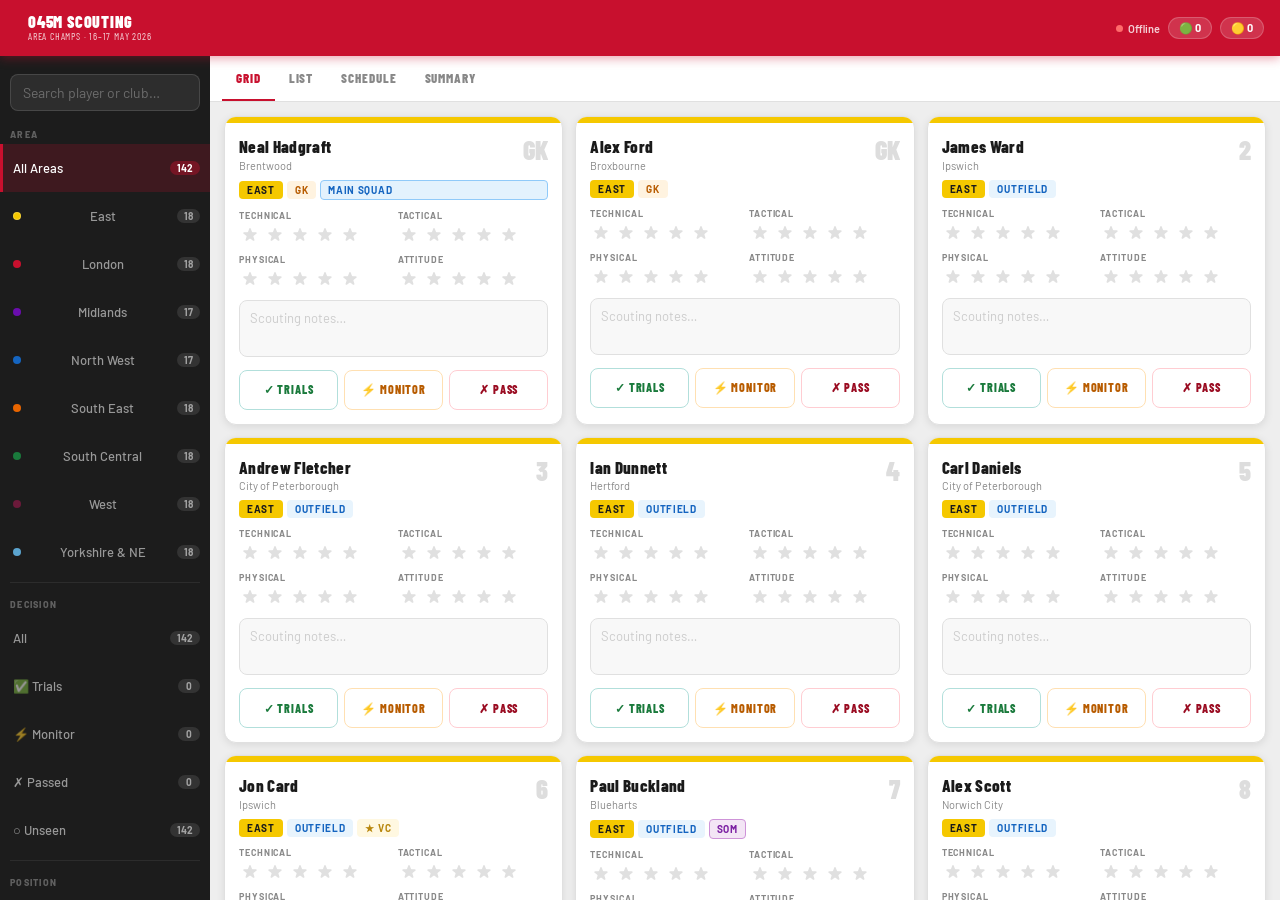
==== index.html @ 92a19c80 "Add files via upload" ====
<!DOCTYPE html>
<html lang="en">
<head>
<meta charset="UTF-8">
<meta name="viewport" content="width=device-width, initial-scale=1.0, user-scalable=no">
<meta name="apple-mobile-web-app-capable" content="yes">
<meta name="apple-mobile-web-app-status-bar-style" content="black-translucent">
<title>England Hockey — O45M Scouting 2026</title>
<style>
@import url('https://fonts.googleapis.com/css2?family=Barlow+Condensed:wght@400;600;700;800;900&family=Barlow:wght@300;400;500;600&display=swap');
:root{
  --red:#C8102E;--red-dark:#9a0c22;--red-bg:rgba(200,16,46,0.08);
  --white:#fff;--off:#f5f5f5;--light:#eeeeee;--border:#e0e0e0;
  --muted:#888;--dark:#1a1a1a;--sidebar:#1c1c1c;
  --green:#1a7a3c;--green-bg:rgba(26,122,60,0.1);
  --amber:#b85c00;--amber-bg:rgba(184,92,0,0.1);
  --reject:#9a0c22;--reject-bg:rgba(154,12,34,0.08);
  --shadow:0 2px 8px rgba(0,0,0,0.09);--shadow-lg:0 6px 20px rgba(0,0,0,0.14);
  --sidebar-w:210px;
  --touch:48px; /* minimum touch target */
}
*{box-sizing:border-box;margin:0;padding:0;-webkit-tap-highlight-color:transparent;}
html,body{height:100%;overflow:hidden;}
body{font-family:'Barlow',sans-serif;background:var(--light);color:var(--dark);}

/* ── SYNC STATUS BAR ── */
#syncBar{
  position:fixed;top:0;left:0;right:0;
  height:3px;background:transparent;z-index:1000;
  transition:background 0.3s;
}
#syncBar.syncing{background:var(--amber);}
#syncBar.synced{background:var(--green);}
#syncBar.error{background:var(--red);}

/* ── HEADER ── */
header{
  background:var(--red);height:56px;
  display:flex;align-items:center;padding:0 16px;gap:12px;
  position:fixed;top:0;left:0;right:0;z-index:300;
  box-shadow:0 2px 10px rgba(200,16,46,0.4);
}
.logo-img{height:38px;width:auto;filter:brightness(0) invert(1);flex-shrink:0;}
.hdr-title{font-family:'Barlow Condensed',sans-serif;font-weight:900;font-size:16px;letter-spacing:0.05em;text-transform:uppercase;color:white;line-height:1.15;}
.hdr-title small{font-size:10px;font-weight:400;letter-spacing:0.08em;display:block;opacity:0.8;}
.hdr-right{margin-left:auto;display:flex;align-items:center;gap:8px;}
.stat-chip{background:rgba(255,255,255,0.15);border:1px solid rgba(255,255,255,0.2);border-radius:16px;padding:3px 10px;font-size:11px;font-weight:700;color:white;white-space:nowrap;}
.sync-indicator{display:flex;align-items:center;gap:5px;font-size:11px;color:rgba(255,255,255,0.8);font-weight:600;}
.sync-dot{width:7px;height:7px;border-radius:50%;background:rgba(255,255,255,0.4);transition:background 0.3s;}
.sync-dot.live{background:#4cff91;box-shadow:0 0 6px #4cff91;}
.sync-dot.syncing{background:var(--amber);animation:pulse 1s infinite;}
.sync-dot.error{background:#ff6b6b;}
@keyframes pulse{0%,100%{opacity:1;}50%{opacity:0.4;}}

/* Sidebar toggle button (mobile/iPad) */
.menu-btn{
  background:rgba(255,255,255,0.15);border:none;
  border-radius:8px;width:36px;height:36px;
  display:flex;align-items:center;justify-content:center;
  cursor:pointer;flex-shrink:0;
}
.menu-btn svg{width:18px;height:18px;fill:white;}

/* ── LAYOUT ── */
.app{
  display:flex;
  height:100dvh;
  padding-top:56px;
}

/* ── SIDEBAR ── */
.sidebar{
  width:var(--sidebar-w);min-width:var(--sidebar-w);
  background:var(--sidebar);
  overflow-y:auto;overflow-x:hidden;
  padding:10px 0 30px;
  position:fixed;left:0;top:56px;bottom:0;
  z-index:200;
  transform:translateX(-100%);
  transition:transform 0.25s ease;
  -webkit-overflow-scrolling:touch;
}
.sidebar.open{transform:translateX(0);}
/* iPad landscape — always show sidebar */
@media (min-width:900px){
  .sidebar{transform:translateX(0);position:relative;top:auto;bottom:auto;flex-shrink:0;}
  .menu-btn{display:none;}
  .sidebar-overlay{display:none!important;}
}
.sidebar-overlay{
  display:none;position:fixed;inset:0;background:rgba(0,0,0,0.4);z-index:199;
}
.sidebar-overlay.show{display:block;}

.sb-search{padding:8px 10px 8px;}
.sb-input{
  width:100%;background:rgba(255,255,255,0.08);
  border:1px solid rgba(255,255,255,0.12);border-radius:8px;
  padding:9px 12px;color:white;font-size:14px;
  font-family:'Barlow',sans-serif;outline:none;
  -webkit-appearance:none;
}
.sb-input::placeholder{color:rgba(255,255,255,0.3);}
.sb-input:focus{border-color:var(--red);}
.sb-label{font-size:9px;font-weight:800;letter-spacing:0.14em;text-transform:uppercase;color:rgba(255,255,255,0.3);padding:10px 10px 4px;display:block;}
.sb-btn{
  display:flex;justify-content:space-between;align-items:center;
  width:100%;min-height:var(--touch);padding:0 10px;
  background:transparent;border:none;
  color:rgba(255,255,255,0.55);font-size:13px;font-weight:500;
  font-family:'Barlow',sans-serif;text-align:left;cursor:pointer;
  border-left:3px solid transparent;transition:all 0.12s;
}
.sb-btn:hover,.sb-btn:active{color:white;background:rgba(255,255,255,0.06);}
.sb-btn.active{color:white;background:rgba(200,16,46,0.2);border-left-color:var(--red);}
.sb-count{font-size:10px;font-weight:700;background:rgba(255,255,255,0.1);border-radius:10px;padding:1px 7px;min-width:22px;text-align:center;}
.sb-btn.active .sb-count{background:rgba(200,16,46,0.4);}
.area-dot{width:8px;height:8px;border-radius:50%;display:inline-block;margin-right:7px;flex-shrink:0;}
.sb-div{height:1px;background:rgba(255,255,255,0.07);margin:6px 10px;}
.sq-legend{padding:4px 10px 8px;display:flex;flex-direction:column;gap:5px;}
.sq-leg-row{display:flex;align-items:center;gap:7px;font-size:11px;color:rgba(255,255,255,0.4);}
.sq-dot{width:8px;height:8px;border-radius:2px;flex-shrink:0;}

/* ── MAIN ── */
.main{
  flex:1;display:flex;flex-direction:column;
  min-width:0;overflow:hidden;
  margin-left:0;
}
@media(min-width:900px){.main{margin-left:0;}}

.view-nav{
  background:white;border-bottom:1px solid var(--border);
  display:flex;overflow-x:auto;-webkit-overflow-scrolling:touch;
  padding:0 12px;position:sticky;top:0;z-index:100;
  scrollbar-width:none;
}
.view-nav::-webkit-scrollbar{display:none;}
.view-tab{
  background:transparent;border:none;
  border-bottom:3px solid transparent;
  padding:0 14px;height:46px;
  font-family:'Barlow Condensed',sans-serif;
  font-size:13px;font-weight:800;letter-spacing:0.07em;
  text-transform:uppercase;color:var(--muted);
  cursor:pointer;white-space:nowrap;flex-shrink:0;
  margin-bottom:-1px;transition:color 0.15s;
}
.view-tab.active{color:var(--red);border-bottom-color:var(--red);}

.view-content{flex:1;overflow-y:auto;overflow-x:hidden;padding:14px;-webkit-overflow-scrolling:touch;}

/* ── GRID ── */
#gridView{display:grid;grid-template-columns:repeat(auto-fill,minmax(280px,1fr));gap:12px;}
@media(max-width:600px){#gridView{grid-template-columns:1fr;}}
#listView{display:none;flex-direction:column;gap:4px;}
#scheduleView{display:none;}
#summaryView{display:none;}

/* ── PLAYER CARD ── */
.player-card{background:white;border-radius:12px;border:1px solid var(--border);overflow:hidden;box-shadow:var(--shadow);transition:box-shadow 0.2s;}
.card-strip{height:6px;}
.card-body{padding:14px 14px 12px;}
.card-top{display:flex;justify-content:space-between;align-items:flex-start;margin-bottom:8px;}
.card-name{font-family:'Barlow Condensed',sans-serif;font-weight:800;font-size:17px;letter-spacing:0.02em;color:var(--dark);line-height:1.15;}
.card-club{font-size:11px;color:var(--muted);margin-top:2px;}
.card-num{font-family:'Barlow Condensed',sans-serif;font-weight:900;font-size:26px;color:#ddd;line-height:1;flex-shrink:0;}
.card-tags{display:flex;flex-wrap:wrap;gap:4px;margin-bottom:10px;align-items:center;}
.tag{display:inline-flex;align-items:center;padding:3px 8px;border-radius:4px;font-size:10px;font-weight:700;letter-spacing:0.07em;text-transform:uppercase;}
.tag-area{color:white;}
.tag-area.light{color:#1a1a1a;}
.tag-gk{background:#fff3e0;color:#b85c00;}
.tag-out{background:#e8f4fd;color:#1565c0;}
.tag-cap{background:#fff8e1;color:#b8860b;}
.sq-badge{padding:3px 7px;border-radius:4px;font-size:10px;font-weight:700;letter-spacing:0.07em;text-transform:uppercase;}
.sq-badge.main{background:#e3f2fd;color:#1565c0;border:1px solid #90caf9;}
.sq-badge.main-ntr{background:#f3f8ff;color:#5c8bcc;border:1px solid #c5d9f5;}
.sq-badge.som{background:#f3e5f5;color:#7b1fa2;border:1px solid #ce93d8;}
.sq-badge.som-ntr{background:#faf0fc;color:#9c5ab8;border:1px solid #e2c0ef;}

/* Ratings — larger touch targets on iPad */
.ratings-grid{display:grid;grid-template-columns:1fr 1fr;gap:8px;margin-bottom:10px;}
.rating-item label{display:block;font-size:9px;font-weight:700;letter-spacing:0.1em;text-transform:uppercase;color:var(--muted);margin-bottom:3px;}
.stars{display:flex;gap:3px;}
.star{width:22px;height:22px;cursor:pointer;flex-shrink:0;padding:2px;}
.star svg{width:100%;height:100%;display:block;}

.notes-field{
  width:100%;background:#f8f8f8;border:1px solid var(--border);
  border-radius:8px;padding:8px 10px;
  font-family:'Barlow',sans-serif;font-size:13px;line-height:1.5;
  color:var(--dark);resize:none;outline:none;min-height:56px;
  -webkit-appearance:none;transition:border-color 0.15s;
}
.notes-field:focus{border-color:var(--red);background:white;}
.notes-field::placeholder{color:#ccc;}

.dec-row{display:flex;gap:6px;margin-top:10px;}
.dec-btn{
  flex:1;min-height:40px;padding:0 4px;
  border-radius:8px;border:1.5px solid;
  font-family:'Barlow Condensed',sans-serif;
  font-size:12px;font-weight:800;letter-spacing:0.07em;
  text-transform:uppercase;cursor:pointer;
  background:transparent;transition:all 0.15s;
}
.dec-btn.recommend{border-color:#b2dfdb;color:var(--green);}
.dec-btn.recommend.active,.dec-btn.recommend:active{background:var(--green);border-color:var(--green);color:white;}
.dec-btn.monitor{border-color:#ffe0b2;color:var(--amber);}
.dec-btn.monitor.active,.dec-btn.monitor:active{background:var(--amber);border-color:var(--amber);color:white;}
.dec-btn.reject{border-color:#ffcdd2;color:var(--reject);}
.dec-btn.reject.active,.dec-btn.reject:active{background:var(--reject);border-color:var(--reject);color:white;}

/* Syncing spinner on card */
.card-sync{height:2px;background:transparent;transition:background 0.3s;border-radius:0 0 2px 2px;}
.card-sync.saving{background:var(--amber);}
.card-sync.saved{background:var(--green);}

/* ── LIST VIEW ── */
.list-hdr,.list-row{
  display:grid;
  grid-template-columns:36px 1fr 90px 50px 100px 130px;
  gap:8px;align-items:center;padding:10px 12px;border-radius:8px;
}
@media(max-width:700px){
  .list-hdr,.list-row{grid-template-columns:30px 1fr 70px 100px;}
  .list-hide{display:none;}
}
.list-hdr{background:white;border:1px solid var(--border);font-size:9px;font-weight:800;letter-spacing:0.1em;text-transform:uppercase;color:var(--muted);position:sticky;top:0;z-index:10;}
.list-row{background:white;border:1px solid var(--border);border-left:4px solid var(--lc,var(--border));transition:border-color 0.12s;}
.list-row.recommended{border-left-color:var(--green)!important;}
.list-row.monitor{border-left-color:var(--amber)!important;}
.list-row.not-selected{border-left-color:var(--reject)!important;}
.list-name{font-family:'Barlow Condensed',sans-serif;font-weight:800;font-size:14px;}
.mini-stars{display:flex;gap:1px;font-size:13px;}
.ldec-row{display:flex;gap:3px;}
.ldec{min-height:32px;padding:0 7px;border-radius:5px;border:1px solid;font-size:10px;font-weight:700;font-family:'Barlow Condensed',sans-serif;letter-spacing:0.06em;text-transform:uppercase;cursor:pointer;background:transparent;transition:all 0.12s;}
.ldec.recommend{border-color:#b2dfdb;color:var(--green);}
.ldec.recommend.active{background:var(--green);border-color:var(--green);color:white;}
.ldec.monitor{border-color:#ffe0b2;color:var(--amber);}
.ldec.monitor.active{background:var(--amber);border-color:var(--amber);color:white;}
.ldec.reject{border-color:#ffcdd2;color:var(--reject);}
.ldec.reject.active{background:var(--reject);border-color:var(--reject);color:white;}

/* ── SCHEDULE ── */
.sched-day{margin-bottom:24px;}
.sched-hdr{font-family:'Barlow Condensed',sans-serif;font-size:20px;font-weight:900;letter-spacing:0.05em;text-transform:uppercase;color:var(--red);margin-bottom:10px;padding-bottom:7px;border-bottom:3px solid var(--red);display:flex;align-items:center;gap:12px;}
.sched-hdr span{font-size:12px;font-weight:400;color:var(--muted);text-transform:none;letter-spacing:0;}
.sched-grid{display:grid;grid-template-columns:1fr 1fr;gap:8px;}
@media(max-width:600px){.sched-grid{grid-template-columns:1fr;}}
.pitch-lbl{font-size:9px;font-weight:800;letter-spacing:0.12em;text-transform:uppercase;color:var(--muted);padding:4px 10px;background:var(--light);border-radius:4px;text-align:center;}
.fixture{background:white;border:1px solid var(--border);border-radius:10px;padding:10px 12px;display:flex;align-items:center;gap:10px;cursor:pointer;box-shadow:var(--shadow);transition:all 0.15s;min-height:var(--touch);}
.fixture.active-game{border-color:var(--red);background:#fff5f5;}
.fix-time{font-family:'Barlow Condensed',sans-serif;font-weight:800;font-size:15px;color:var(--red);min-width:40px;}
.fix-teams{flex:1;min-width:0;}
.fix-match{display:flex;align-items:center;gap:8px;flex-wrap:wrap;}
.fix-team{font-family:'Barlow Condensed',sans-serif;font-weight:800;font-size:13px;display:flex;align-items:center;gap:5px;}
.fix-vs{font-size:10px;font-weight:700;color:var(--muted);}
.kit-sw{width:12px;height:12px;border-radius:2px;border:1px solid rgba(0,0,0,0.1);flex-shrink:0;}
.fix-pitch{font-size:9px;color:var(--muted);font-weight:600;letter-spacing:0.07em;text-transform:uppercase;margin-top:2px;}
.fix-btn{font-family:'Barlow Condensed',sans-serif;font-size:11px;font-weight:800;letter-spacing:0.07em;text-transform:uppercase;min-height:36px;padding:0 12px;border-radius:6px;border:1.5px solid var(--red);color:var(--red);background:transparent;cursor:pointer;transition:all 0.15s;white-space:nowrap;flex-shrink:0;}
.fix-btn.active-btn,.fixture.active-game .fix-btn{background:var(--red);color:white;}
.fix-banner{background:var(--red);color:white;padding:10px 14px;display:flex;align-items:center;gap:10px;border-radius:10px;margin-bottom:14px;font-family:'Barlow Condensed',sans-serif;font-size:13px;font-weight:700;flex-wrap:wrap;gap:8px;}
.fix-clear{background:rgba(255,255,255,0.2);border:none;color:white;border-radius:5px;padding:5px 12px;cursor:pointer;font-family:'Barlow Condensed',sans-serif;font-size:12px;font-weight:700;min-height:32px;}

/* ── SUMMARY ── */
.sum-stats{display:grid;grid-template-columns:repeat(4,1fr);gap:10px;margin-bottom:18px;}
@media(max-width:600px){.sum-stats{grid-template-columns:repeat(2,1fr);}}
.sum-stat{background:white;border:1px solid var(--border);border-radius:10px;padding:16px;text-align:center;box-shadow:var(--shadow);}
.sum-num{font-family:'Barlow Condensed',sans-serif;font-size:40px;font-weight:900;line-height:1;margin-bottom:4px;}
.sum-lbl{font-size:10px;font-weight:700;letter-spacing:0.1em;text-transform:uppercase;color:var(--muted);}
.sum-stat.rec .sum-num{color:var(--green);}
.sum-stat.mon .sum-num{color:var(--amber);}
.sum-stat.rej .sum-num{color:var(--reject);}
.sum-stat.tot .sum-num{color:var(--red);}
.sum-sec-hdr{font-family:'Barlow Condensed',sans-serif;font-size:15px;font-weight:900;letter-spacing:0.06em;text-transform:uppercase;display:flex;align-items:center;gap:10px;margin:18px 0 9px;color:var(--dark);}
.sum-sec-hdr::after{content:'';flex:1;height:2px;background:var(--border);}
.sum-sec-hdr.rh::after{background:var(--green);}
.sum-sec-hdr.mh::after{background:var(--amber);}
.sum-rows{display:flex;flex-direction:column;gap:5px;}
.sum-row{background:white;border:1px solid var(--border);border-radius:8px;padding:10px 12px;display:grid;grid-template-columns:170px 110px 50px 50px 1fr;gap:10px;align-items:center;box-shadow:var(--shadow);}
@media(max-width:700px){.sum-row{grid-template-columns:1fr 80px 40px;}.sum-hide{display:none;}}
.sum-row.rec{border-left:4px solid var(--green);}
.sum-row.mon{border-left:4px solid var(--amber);}
.sum-row-name{font-family:'Barlow Condensed',sans-serif;font-weight:800;font-size:13px;}
.sum-score{font-family:'Barlow Condensed',sans-serif;font-weight:900;font-size:18px;}
.sum-score.hi{color:var(--green);}
.sum-score.mid{color:var(--amber);}
.sum-notes{font-size:11px;color:var(--muted);font-style:italic;white-space:nowrap;overflow:hidden;text-overflow:ellipsis;}
.export-btn{background:var(--red);color:white;border:none;border-radius:8px;padding:12px 28px;font-family:'Barlow Condensed',sans-serif;font-size:13px;font-weight:900;letter-spacing:0.08em;text-transform:uppercase;cursor:pointer;margin-top:18px;min-height:var(--touch);}

/* Empty */
.empty{text-align:center;padding:50px 20px;color:var(--muted);}
.empty h3{font-family:'Barlow Condensed',sans-serif;font-size:20px;color:var(--dark);margin-bottom:6px;}

/* Scrollbar */
::-webkit-scrollbar{width:4px;height:4px;}
::-webkit-scrollbar-thumb{background:rgba(200,16,46,0.25);border-radius:2px;}

/* Loading overlay */
#loadingOverlay{
  position:fixed;inset:0;background:var(--red);
  display:flex;flex-direction:column;align-items:center;justify-content:center;
  z-index:9999;transition:opacity 0.4s;
}
#loadingOverlay img{height:80px;filter:brightness(0) invert(1);margin-bottom:20px;}
#loadingOverlay p{color:white;font-family:'Barlow Condensed',sans-serif;font-size:18px;font-weight:700;letter-spacing:0.1em;text-transform:uppercase;opacity:0.9;}
#loadingOverlay .spin{width:28px;height:28px;border:3px solid rgba(255,255,255,0.3);border-top-color:white;border-radius:50%;animation:spin 0.8s linear infinite;margin-top:16px;}
@keyframes spin{to{transform:rotate(360deg);}}
</style>
</head>
<body>

<div id="syncBar"></div>

<!-- Loading screen -->
<div id="loadingOverlay">
  <img src="/mnt/user-data/uploads/England_Masters_Logo.png" alt="England Hockey Masters">
  <p>Loading Scouting System</p>
  <div class="spin"></div>
</div>

<header>
  <button class="menu-btn" onclick="toggleSidebar()" aria-label="Menu">
    <svg viewBox="0 0 24 24"><rect y="4" width="24" height="2" rx="1"/><rect y="11" width="24" height="2" rx="1"/><rect y="18" width="24" height="2" rx="1"/></svg>
  </button>
  <img class="logo-img" src="/mnt/user-data/uploads/England_Masters_Logo.png" alt="">
  <div>
    <div class="hdr-title">O45M Scouting<small>Area Champs · 16–17 May 2026</small></div>
  </div>
  <div class="hdr-right">
    <div class="sync-indicator">
      <div class="sync-dot" id="syncDot"></div>
      <span id="syncLabel">Connecting…</span>
    </div>
    <div class="stat-chip">🟢 <span id="recCount">0</span></div>
    <div class="stat-chip">🟡 <span id="monCount">0</span></div>
  </div>
</header>

<div class="sidebar-overlay" id="sidebarOverlay" onclick="toggleSidebar()"></div>

<div class="app">
  <div class="sidebar" id="sidebar">
    <div class="sb-search"><input class="sb-input" type="search" id="searchInput" placeholder="Search player or club…" autocorrect="off" autocapitalize="off"></div>

    <span class="sb-label">Area</span>
    <button class="sb-btn active" data-area="ALL" onclick="setArea('ALL')">All Areas <span class="sb-count" id="cnt-ALL">142</span></button>
    <button class="sb-btn" data-area="East" onclick="setArea('East')"><span class="area-dot" style="background:#f5c800;border:1px solid rgba(255,255,255,0.2)"></span>East <span class="sb-count">18</span></button>
    <button class="sb-btn" data-area="London" onclick="setArea('London')"><span class="area-dot" style="background:#C8102E"></span>London <span class="sb-count">18</span></button>
    <button class="sb-btn" data-area="Midlands" onclick="setArea('Midlands')"><span class="area-dot" style="background:#6a0dad"></span>Midlands <span class="sb-count">17</span></button>
    <button class="sb-btn" data-area="North West" onclick="setArea('North West')"><span class="area-dot" style="background:#1565c0"></span>North West <span class="sb-count">17</span></button>
    <button class="sb-btn" data-area="South East" onclick="setArea('South East')"><span class="area-dot" style="background:#e86500"></span>South East <span class="sb-count">18</span></button>
    <button class="sb-btn" data-area="South Central" onclick="setArea('South Central')"><span class="area-dot" style="background:#1a7a3c"></span>South Central <span class="sb-count">18</span></button>
    <button class="sb-btn" data-area="West" onclick="setArea('West')"><span class="area-dot" style="background:#6b1a3a"></span>West <span class="sb-count">18</span></button>
    <button class="sb-btn" data-area="Yorkshire & NE" onclick="setArea('Yorkshire & NE')"><span class="area-dot" style="background:#5ba4cf"></span>Yorkshire & NE <span class="sb-count">18</span></button>

    <div class="sb-div"></div>
    <span class="sb-label">Decision</span>
    <button class="sb-btn" data-dec="ALL_D" onclick="setDecFilter('ALL_D')">All <span class="sb-count" id="cnt-ALLD">142</span></button>
    <button class="sb-btn" data-dec="recommended" onclick="setDecFilter('recommended')">✅ Trials <span class="sb-count" id="cnt-REC">0</span></button>
    <button class="sb-btn" data-dec="monitor" onclick="setDecFilter('monitor')">⚡ Monitor <span class="sb-count" id="cnt-MON">0</span></button>
    <button class="sb-btn" data-dec="not-selected" onclick="setDecFilter('not-selected')">✗ Passed <span class="sb-count" id="cnt-REJ">0</span></button>
    <button class="sb-btn" data-dec="unseen" onclick="setDecFilter('unseen')">○ Unseen <span class="sb-count" id="cnt-UN">142</span></button>

    <div class="sb-div"></div>
    <span class="sb-label">Position</span>
    <button class="sb-btn" data-pos="ALL_P" onclick="setPosFilter('ALL_P')">All</button>
    <button class="sb-btn" data-pos="GK" onclick="setPosFilter('GK')">Goalkeepers</button>
    <button class="sb-btn" data-pos="Outfield" onclick="setPosFilter('Outfield')">Outfield</button>

    <div class="sb-div"></div>
    <span class="sb-label">Squad Status</span>
    <button class="sb-btn active" data-squad="ALL_S" onclick="setSquadFilter('ALL_S')">All <span class="sb-count" id="cnt-SQ-ALL">142</span></button>
    <button class="sb-btn" data-squad="main" onclick="setSquadFilter('main')">Main Squad <span class="sb-count" id="cnt-SQ-MAIN">0</span></button>
    <button class="sb-btn" data-squad="main-ntr" onclick="setSquadFilter('main-ntr')">Main NTR <span class="sb-count" id="cnt-SQ-MAINNTR">0</span></button>
    <button class="sb-btn" data-squad="som" onclick="setSquadFilter('som')">SOM <span class="sb-count" id="cnt-SQ-SOM">0</span></button>
    <button class="sb-btn" data-squad="som-ntr" onclick="setSquadFilter('som-ntr')">SOM NTR <span class="sb-count" id="cnt-SQ-SOMNTR">0</span></button>
    <button class="sb-btn" data-squad="none" onclick="setSquadFilter('none')">No Squad <span class="sb-count" id="cnt-SQ-NONE">0</span></button>

    <div class="sb-div"></div>
    <span class="sb-label">Squad Key</span>
    <div class="sq-legend">
      <div class="sq-leg-row"><div class="sq-dot" style="background:#1565c0"></div>Main Squad</div>
      <div class="sq-leg-row"><div class="sq-dot" style="background:#5c8bcc"></div>Main NTR</div>
      <div class="sq-leg-row"><div class="sq-dot" style="background:#7b1fa2"></div>SOM (B Squad)</div>
      <div class="sq-leg-row"><div class="sq-dot" style="background:#9c5ab8"></div>SOM NTR</div>
    </div>
  </div>

  <div class="main">
    <div class="view-nav">
      <button class="view-tab active" onclick="setView('grid')">Grid</button>
      <button class="view-tab" onclick="setView('list')">List</button>
      <button class="view-tab" onclick="setView('schedule')">Schedule</button>
      <button class="view-tab" onclick="setView('summary')">Summary</button>
    </div>
    <div class="view-content">
      <div id="gridView"></div>
      <div id="listView"></div>
      <div id="scheduleView"></div>
      <div id="summaryView"></div>
    </div>
  </div>
</div>

<script>
// ── CONFIG ────────────────────────────────────────────────────────────────────
const SB_URL = 'https://yunzbxjgndfdngneydhf.supabase.co';
const SB_KEY = 'sb_publishable_a0WnjBJyvWkqNFALG7ZhGA_mMUVzD1C';
const POLL_INTERVAL = 4000; // poll every 4 seconds for remote changes

// ── AREA COLOURS ──────────────────────────────────────────────────────────────
const AC = {
  'East':'#f5c800','London':'#C8102E','Midlands':'#6a0dad',
  'North West':'#1565c0','South East':'#e86500','South Central':'#1a7a3c',
  'West':'#6b1a3a','Yorkshire & NE':'#5ba4cf'
};
const LIGHT_KITS = ['East','Yorkshire & NE'];

// ── SCHEDULE ──────────────────────────────────────────────────────────────────
const SCHED = {
  saturday:[
    {time:'11:00',pitch:'Stirratt',home:'East',away:'Midlands'},
    {time:'11:00',pitch:'BGS',home:'West',away:'South Central'},
    {time:'12:00',pitch:'Stirratt',home:'South East',away:'Yorkshire & NE'},
    {time:'12:00',pitch:'BGS',home:'North West',away:'London'},
    {time:'12:50',pitch:'Stirratt',home:'North West',away:'South Central'},
    {time:'12:50',pitch:'BGS',home:'West',away:'London'},
    {time:'13:40',pitch:'Stirratt',home:'South East',away:'Midlands'},
    {time:'13:40',pitch:'BGS',home:'East',away:'Yorkshire & NE'},
    {time:'14:30',pitch:'Stirratt',home:'West',away:'Midlands'},
    {time:'14:30',pitch:'BGS',home:'East',away:'South Central'},
    {time:'15:20',pitch:'Stirratt',home:'North West',away:'Yorkshire & NE'},
    {time:'15:20',pitch:'BGS',home:'London',away:'South East'},
    {time:'16:10',pitch:'Stirratt',home:'South Central',away:'Yorkshire & NE'},
    {time:'16:10',pitch:'BGS',home:'East',away:'West'},
    {time:'17:00',pitch:'Stirratt',home:'London',away:'Midlands'},
    {time:'17:00',pitch:'BGS',home:'North West',away:'South East'},
  ],
  sunday:[
    {time:'10:00',pitch:'Stirratt',home:'South East',away:'East'},
    {time:'10:00',pitch:'BGS',home:'Yorkshire & NE',away:'London'},
    {time:'11:00',pitch:'Stirratt',home:'West',away:'North West'},
    {time:'11:00',pitch:'BGS',home:'South Central',away:'Midlands'},
    {time:'11:50',pitch:'Stirratt',home:'East',away:'London'},
    {time:'11:50',pitch:'BGS',home:'South Central',away:'South East'},
    {time:'12:40',pitch:'Stirratt',home:'West',away:'Yorkshire & NE'},
    {time:'12:40',pitch:'BGS',home:'Midlands',away:'North West'},
    {time:'13:30',pitch:'Stirratt',home:'West',away:'South East'},
    {time:'13:30',pitch:'BGS',home:'South Central',away:'London'},
    {time:'14:20',pitch:'Stirratt',home:'Midlands',away:'Yorkshire & NE'},
    {time:'14:20',pitch:'BGS',home:'East',away:'North West'},
  ]
};

// ── PLAYERS ───────────────────────────────────────────────────────────────────
const rawPlayers=[
{id:1,name:"Neal Hadgraft",shirt:"GK",area:"East",club:"Brentwood",pos:"GK",cap:false,squad:"main"},
{id:2,name:"Alex Ford",shirt:"GK",area:"East",club:"Broxbourne",pos:"GK",cap:false,squad:""},
{id:3,name:"James Ward",shirt:"2",area:"East",club:"Ipswich",pos:"Outfield",cap:false,squad:""},
{id:4,name:"Andrew Fletcher",shirt:"3",area:"East",club:"City of Peterborough",pos:"Outfield",cap:false,squad:""},
{id:5,name:"Ian Dunnett",shirt:"4",area:"East",club:"Hertford",pos:"Outfield",cap:false,squad:""},
{id:6,name:"Carl Daniels",shirt:"5",area:"East",club:"City of Peterborough",pos:"Outfield",cap:false,squad:""},
{id:7,name:"Jon Card",shirt:"6",area:"East",club:"Ipswich",pos:"Outfield",cap:true,capType:"VC",squad:""},
{id:8,name:"Paul Buckland",shirt:"7",area:"East",club:"Blueharts",pos:"Outfield",cap:false,squad:"som"},
{id:9,name:"Alex Scott",shirt:"8",area:"East",club:"Norwich City",pos:"Outfield",cap:false,squad:""},
{id:10,name:"Graham Burr",shirt:"9",area:"East",club:"Blueharts",pos:"Outfield",cap:false,squad:""},
{id:11,name:"Chris Page",shirt:"10",area:"East",club:"Pelicans",pos:"Outfield",cap:false,squad:"som"},
{id:12,name:"Matt Scott",shirt:"11",area:"East",club:"Blueharts",pos:"Outfield",cap:false,squad:""},
{id:13,name:"Richard Stainthorpe",shirt:"12",area:"East",club:"Dereham",pos:"Outfield",cap:true,capType:"C",squad:""},
{id:14,name:"Drew Harvey",shirt:"13",area:"East",club:"Wisbech Town",pos:"Outfield",cap:false,squad:""},
{id:15,name:"Mark Hoefield",shirt:"14",area:"East",club:"St Albans",pos:"Outfield",cap:false,squad:""},
{id:16,name:"Devon Woolley",shirt:"15",area:"East",club:"Blueharts",pos:"Outfield",cap:false,squad:""},
{id:17,name:"Ben Hudson",shirt:"16",area:"East",club:"Cambridge HC",pos:"Outfield",cap:false,squad:""},
{id:18,name:"Richard Marshall",shirt:"17",area:"East",club:"Chelmsford",pos:"Outfield",cap:false,squad:""},
{id:19,name:"Ben Brind",shirt:"GK",area:"London",club:"Hampstead & Westminster",pos:"GK",cap:false,squad:""},
{id:20,name:"Sam Hext",shirt:"GK",area:"London",club:"Hampstead & Westminster",pos:"GK",cap:false,squad:""},
{id:21,name:"Paul Barker",shirt:"3",area:"London",club:"Spencer",pos:"Outfield",cap:false,squad:""},
{id:22,name:"Andy Fell",shirt:"4",area:"London",club:"Southgate",pos:"Outfield",cap:false,squad:""},
{id:23,name:"Ash Garratt",shirt:"5",area:"London",club:"Old Cranleighans",pos:"Outfield",cap:false,squad:"main-ntr"},
{id:24,name:"Rhys Evans",shirt:"6",area:"London",club:"Teddington",pos:"Outfield",cap:false,squad:""},
{id:25,name:"Andrew Crow",shirt:"7",area:"London",club:"Spencer",pos:"Outfield",cap:false,squad:"som"},
{id:26,name:"Mark Henderson",shirt:"8",area:"London",club:"Cheam",pos:"Outfield",cap:false,squad:""},
{id:27,name:"Stuart Ripley",shirt:"9",area:"London",club:"Old Cranleighans",pos:"Outfield",cap:false,squad:"som-ntr"},
{id:28,name:"Ed Hauck",shirt:"10",area:"London",club:"Old Cranleighans",pos:"Outfield",cap:false,squad:""},
{id:29,name:"Barney Hillsdon",shirt:"11",area:"London",club:"Purley Walcountians",pos:"Outfield",cap:false,squad:""},
{id:30,name:"Antoine-Julien Richard",shirt:"12",area:"London",club:"Hampstead & Westminster",pos:"Outfield",cap:false,squad:""},
{id:31,name:"Richard Mills",shirt:"13",area:"London",club:"Old Cranleighans",pos:"Outfield",cap:false,squad:""},
{id:32,name:"James Nicholson",shirt:"14",area:"London",club:"Wimbledon",pos:"Outfield",cap:false,squad:""},
{id:33,name:"Stephen Quincey",shirt:"15",area:"London",club:"Surbiton",pos:"Outfield",cap:false,squad:""},
{id:34,name:"Phil Price",shirt:"16",area:"London",club:"East London",pos:"Outfield",cap:false,squad:""},
{id:35,name:"Jonathan Jauncey",shirt:"17",area:"London",club:"Old Cranleighans",pos:"Outfield",cap:false,squad:""},
{id:36,name:"Raymond Man",shirt:"18",area:"London",club:"Purley Walcountians",pos:"Outfield",cap:true,capType:"C",squad:"som-ntr"},
{id:37,name:"Jonathon Short",shirt:"GK",area:"Midlands",club:"Boots HC",pos:"GK",cap:false,squad:"main"},
{id:38,name:"Matthew Hyatt",shirt:"2",area:"Midlands",club:"Stratford HC",pos:"Outfield",cap:false,squad:""},
{id:39,name:"Andrew Heslop",shirt:"4",area:"Midlands",club:"Olton HC",pos:"Outfield",cap:false,squad:""},
{id:40,name:"Ben Lanoe",shirt:"5",area:"Midlands",club:"Stratford HC",pos:"Outfield",cap:false,squad:""},
{id:41,name:"Jed Kiddle Morris",shirt:"6",area:"Midlands",club:"Bournville & KH",pos:"Outfield",cap:false,squad:""},
{id:42,name:"Richard Major",shirt:"8",area:"Midlands",club:"Bournville & KH",pos:"Outfield",cap:true,capType:"C",squad:""},
{id:43,name:"Dafydd Bowles",shirt:"9",area:"Midlands",club:"Hampton in Arden",pos:"Outfield",cap:false,squad:"main"},
{id:44,name:"Jon Allchin",shirt:"10",area:"Midlands",club:"Stone HC",pos:"Outfield",cap:false,squad:""},
{id:45,name:"Mark Northcott",shirt:"11",area:"Midlands",club:"Burton HC",pos:"Outfield",cap:false,squad:"som"},
{id:46,name:"Andrew Tchakhotine",shirt:"12",area:"Midlands",club:"Old Silhillians HC",pos:"Outfield",cap:false,squad:""},
{id:47,name:"Terry Lavery",shirt:"13",area:"Midlands",club:"Harborne HC",pos:"Outfield",cap:false,squad:""},
{id:48,name:"Dom Williams",shirt:"14",area:"Midlands",club:"Beeston HC",pos:"Outfield",cap:false,squad:""},
{id:49,name:"Richard Kitchen",shirt:"15",area:"Midlands",club:"Belper HC",pos:"Outfield",cap:false,squad:"main"},
{id:50,name:"Gareth Parker",shirt:"17",area:"Midlands",club:"Northampton Saints",pos:"Outfield",cap:false,squad:""},
{id:51,name:"Stuart Clark",shirt:"19",area:"Midlands",club:"Northampton Saints",pos:"Outfield",cap:false,squad:""},
{id:52,name:"Stephen Maundrell",shirt:"36",area:"Midlands",club:"Derby HC",pos:"Outfield",cap:false,squad:""},
{id:53,name:"David Bryce",shirt:"—",area:"Midlands",club:"Khalsa HC",pos:"Outfield",cap:false,squad:""},
{id:54,name:"Chris Bond",shirt:"GK",area:"North West",club:"Keswick",pos:"GK",cap:false,squad:""},
{id:55,name:"Geoff Price",shirt:"3",area:"North West",club:"Deeside Ramblers",pos:"Outfield",cap:false,squad:""},
{id:56,name:"Andrew Kwan",shirt:"4",area:"North West",club:"Didsbury Northern",pos:"Outfield",cap:false,squad:""},
{id:57,name:"Gareth Edwards-Jones",shirt:"5",area:"North West",club:"Golborne & Prescot",pos:"Outfield",cap:true,capType:"C",squad:""},
{id:58,name:"Richard Campbell",shirt:"6",area:"North West",club:"Crewe Vagrants",pos:"Outfield",cap:false,squad:""},
{id:59,name:"Graeme Hunt",shirt:"7",area:"North West",club:"Didsbury Northern",pos:"Outfield",cap:false,squad:""},
{id:60,name:"Damien Axcell",shirt:"8",area:"North West",club:"Macclesfield",pos:"Outfield",cap:false,squad:""},
{id:61,name:"Peter Youds",shirt:"9",area:"North West",club:"Macclesfield",pos:"Outfield",cap:false,squad:""},
{id:62,name:"David Hans",shirt:"10",area:"North West",club:"Timperley",pos:"Outfield",cap:false,squad:"main"},
{id:63,name:"Simon Boulton",shirt:"11",area:"North West",club:"Golborne & Prescot",pos:"Outfield",cap:false,squad:""},
{id:64,name:"John Bardsley",shirt:"12",area:"North West",club:"Sale",pos:"Outfield",cap:false,squad:""},
{id:65,name:"Adam Jones",shirt:"13",area:"North West",club:"Stockport Bramhall",pos:"Outfield",cap:false,squad:""},
{id:66,name:"Bruce Forster",shirt:"14",area:"North West",club:"Crewe Vagrants",pos:"Outfield",cap:false,squad:""},
{id:67,name:"Simon Darlington",shirt:"15",area:"North West",club:"Macclesfield",pos:"Outfield",cap:false,squad:""},
{id:68,name:"James Ballinger",shirt:"16",area:"North West",club:"Didsbury Northern",pos:"Outfield",cap:false,squad:""},
{id:69,name:"Crayton Napoleon",shirt:"17",area:"North West",club:"Leyland Chorley",pos:"Outfield",cap:false,squad:""},
{id:70,name:"Brandon Fernandez",shirt:"18",area:"North West",club:"Didsbury Northern",pos:"Outfield",cap:false,squad:""},
{id:71,name:"Giles Dakin",shirt:"GK",area:"South East",club:"East Grinstead",pos:"GK",cap:false,squad:""},
{id:72,name:"James Marshall",shirt:"GK",area:"South East",club:"Guildford",pos:"GK",cap:false,squad:""},
{id:73,name:"Miken Amin",shirt:"3",area:"South East",club:"Oxted",pos:"Outfield",cap:false,squad:"som"},
{id:74,name:"Keith Balmer",shirt:"4",area:"South East",club:"Sevenoaks",pos:"Outfield",cap:false,squad:""},
{id:75,name:"John Boydell",shirt:"5",area:"South East",club:"Canterbury",pos:"Outfield",cap:false,squad:""},
{id:76,name:"Iain Burwood",shirt:"6",area:"South East",club:"Sittingbourne",pos:"Outfield",cap:false,squad:""},
{id:77,name:"Paul Cook",shirt:"7",area:"South East",club:"K Sports",pos:"Outfield",cap:false,squad:""},
{id:78,name:"Tom Fewster",shirt:"8",area:"South East",club:"Lewes",pos:"Outfield",cap:false,squad:""},
{id:79,name:"Damon Garwood",shirt:"9",area:"South East",club:"Old Georgians",pos:"Outfield",cap:false,squad:"main"},
{id:80,name:"Jordan Hallows",shirt:"10",area:"South East",club:"Old Georgians",pos:"Outfield",cap:false,squad:"som"},
{id:81,name:"Jamie Hutchin",shirt:"11",area:"South East",club:"Woking",pos:"Outfield",cap:false,squad:""},
{id:82,name:"Noel Lander",shirt:"12",area:"South East",club:"Gore Court",pos:"Outfield",cap:false,squad:""},
{id:83,name:"Barry Mackness",shirt:"13",area:"South East",club:"Old Williamsons",pos:"Outfield",cap:false,squad:""},
{id:84,name:"Lewis Mitchell",shirt:"14",area:"South East",club:"Sutton Valence",pos:"Outfield",cap:false,squad:""},
{id:85,name:"Phil Morrison",shirt:"15",area:"South East",club:"Maidstone",pos:"Outfield",cap:false,squad:""},
{id:86,name:"Liam Russell",shirt:"16",area:"South East",club:"Lewes",pos:"Outfield",cap:false,squad:""},
{id:87,name:"Chris Schollick",shirt:"17",area:"South East",club:"Woking",pos:"Outfield",cap:false,squad:""},
{id:88,name:"John Sullivan",shirt:"18",area:"South East",club:"Marden Russets",pos:"Outfield",cap:false,squad:""},
{id:89,name:"Stephen Cole",shirt:"GK1",area:"South Central",club:"Trojans",pos:"GK",cap:false,squad:""},
{id:90,name:"Simon Howells",shirt:"GK23",area:"South Central",club:"Witney",pos:"GK",cap:false,squad:""},
{id:91,name:"Jon Weait",shirt:"2",area:"South Central",club:"Haslemere",pos:"Outfield",cap:false,squad:"main"},
{id:92,name:"Jon Bishop",shirt:"3",area:"South Central",club:"Reading",pos:"Outfield",cap:false,squad:""},
{id:93,name:"Ian Cheshire",shirt:"4",area:"South Central",club:"Portsmouth",pos:"Outfield",cap:false,squad:""},
{id:94,name:"Duncan Marsh",shirt:"5",area:"South Central",club:"Bournemouth",pos:"Outfield",cap:false,squad:""},
{id:95,name:"Dan Bleach",shirt:"6",area:"South Central",club:"Oxford OBU",pos:"Outfield",cap:false,squad:"som"},
{id:96,name:"Greg Smith",shirt:"7",area:"South Central",club:"Basingstoke",pos:"Outfield",cap:false,squad:""},
{id:97,name:"Tom Boswell",shirt:"8",area:"South Central",club:"Portsmouth",pos:"Outfield",cap:false,squad:""},
{id:98,name:"Chris Butler",shirt:"9",area:"South Central",club:"Portsmouth",pos:"Outfield",cap:false,squad:"som"},
{id:99,name:"Karam Bolina",shirt:"10",area:"South Central",club:"Trojans",pos:"Outfield",cap:false,squad:""},
{id:100,name:"Ben Shaughnessy",shirt:"11",area:"South Central",club:"Winchester",pos:"Outfield",cap:true,capType:"C",squad:""},
{id:101,name:"Charlie Walker",shirt:"12",area:"South Central",club:"Witney",pos:"Outfield",cap:false,squad:""},
{id:102,name:"Stephen Hulme",shirt:"13",area:"South Central",club:"Petersfield",pos:"Outfield",cap:false,squad:""},
{id:103,name:"Peter Wiles",shirt:"14",area:"South Central",club:"Portsmouth",pos:"Outfield",cap:false,squad:""},
{id:104,name:"Colin French",shirt:"16",area:"South Central",club:"Winchester",pos:"Outfield",cap:false,squad:""},
{id:105,name:"Justin Peel",shirt:"22",area:"South Central",club:"Witney",pos:"Outfield",cap:false,squad:""},
{id:106,name:"Simon Roberts",shirt:"26",area:"South Central",club:"Marlow",pos:"Outfield",cap:false,squad:""},
{id:107,name:"Martin Lawrence",shirt:"GK",area:"West",club:"Taunton Vale",pos:"GK",cap:false,squad:""},
{id:108,name:"Nev Stanton",shirt:"GK",area:"West",club:"Ocean City",pos:"GK",cap:false,squad:""},
{id:109,name:"Marcus Haes",shirt:"2",area:"West",club:"Truro",pos:"Outfield",cap:false,squad:""},
{id:110,name:"Jon Hooker",shirt:"4",area:"West",club:"Corsham",pos:"Outfield",cap:false,squad:""},
{id:111,name:"James Hills",shirt:"5",area:"West",club:"City of Bath",pos:"Outfield",cap:true,capType:"C",squad:""},
{id:112,name:"Matthew Elloway",shirt:"6",area:"West",club:"Shepton Mallet",pos:"Outfield",cap:false,squad:""},
{id:113,name:"Tim Jones",shirt:"7",area:"West",club:"Whitchurch",pos:"Outfield",cap:false,squad:""},
{id:114,name:"Chris Hancock",shirt:"8",area:"West",club:"Team Bath Buccaneers",pos:"Outfield",cap:false,squad:""},
{id:115,name:"Will Hodge",shirt:"9",area:"West",club:"Marlborough",pos:"Outfield",cap:false,squad:""},
{id:116,name:"Jamie Gowland",shirt:"10",area:"West",club:"City of Bath",pos:"Outfield",cap:false,squad:"som"},
{id:117,name:"Simon Padley",shirt:"11",area:"West",club:"Cheltenham",pos:"Outfield",cap:false,squad:""},
{id:118,name:"Duncan Edwards",shirt:"13",area:"West",club:"Keynsham",pos:"Outfield",cap:false,squad:"som"},
{id:119,name:"Bradley Alwan-Arab",shirt:"14",area:"West",club:"Clifton Robinsons",pos:"Outfield",cap:false,squad:""},
{id:120,name:"Stuart Johnson",shirt:"15",area:"West",club:"Taunton Vale",pos:"Outfield",cap:false,squad:""},
{id:121,name:"Richard McCollum",shirt:"17",area:"West",club:"Isca",pos:"Outfield",cap:false,squad:""},
{id:122,name:"David House",shirt:"18",area:"West",club:"Taunton Vale",pos:"Outfield",cap:false,squad:"som"},
{id:123,name:"Alex Hay",shirt:"19",area:"West",club:"Cheltenham",pos:"Outfield",cap:false,squad:"main"},
{id:124,name:"Max Chippett",shirt:"21",area:"West",club:"Duchy",pos:"Outfield",cap:false,squad:""},
{id:125,name:"David Snell",shirt:"GK",area:"Yorkshire & NE",club:"Ben Rhydding",pos:"GK",cap:false,squad:""},
{id:126,name:"Dan Wall",shirt:"GK",area:"Yorkshire & NE",club:"City of York",pos:"GK",cap:false,squad:""},
{id:127,name:"Richard Chandler",shirt:"2",area:"Yorkshire & NE",club:"City of York",pos:"Outfield",cap:false,squad:""},
{id:128,name:"Daniel Foster",shirt:"3",area:"Yorkshire & NE",club:"Ben Rhydding",pos:"Outfield",cap:true,capType:"C",squad:"main"},
{id:129,name:"Andrew Hill",shirt:"4",area:"Yorkshire & NE",club:"Leeds Adel",pos:"Outfield",cap:false,squad:""},
{id:130,name:"James Robinson",shirt:"6",area:"Yorkshire & NE",club:"Leeds Adel",pos:"Outfield",cap:false,squad:""},
{id:131,name:"Richard Partner",shirt:"7",area:"Yorkshire & NE",club:"Leeds Adel",pos:"Outfield",cap:false,squad:""},
{id:132,name:"Sanjay Anand",shirt:"8",area:"Yorkshire & NE",club:"Huddersfield",pos:"Outfield",cap:false,squad:""},
{id:133,name:"Dave Navin",shirt:"9",area:"Yorkshire & NE",club:"City of York",pos:"Outfield",cap:false,squad:""},
{id:134,name:"Dan Pudwell",shirt:"10",area:"Yorkshire & NE",club:"Durham City",pos:"Outfield",cap:false,squad:""},
{id:135,name:"Ian McClive",shirt:"11",area:"Yorkshire & NE",club:"Ben Rhydding",pos:"Outfield",cap:false,squad:""},
{id:136,name:"Dave Rogers",shirt:"13",area:"Yorkshire & NE",club:"City of York",pos:"Outfield",cap:false,squad:""},
{id:137,name:"Damien Greig",shirt:"15",area:"Yorkshire & NE",club:"Wakefield",pos:"Outfield",cap:false,squad:""},
{id:138,name:"Rob Kelly",shirt:"17",area:"Yorkshire & NE",club:"Huddersfield",pos:"Outfield",cap:false,squad:""},
{id:139,name:"Glyn Summerhayes",shirt:"18",area:"Yorkshire & NE",club:"Durham City",pos:"Outfield",cap:false,squad:""},
{id:140,name:"James Heslip",shirt:"19",area:"Yorkshire & NE",club:"Leeds Adel",pos:"Outfield",cap:false,squad:""},
{id:141,name:"Kasim Mughal",shirt:"20",area:"Yorkshire & NE",club:"Huddersfield",pos:"Outfield",cap:false,squad:""},
{id:142,name:"Gary Grant",shirt:"21",area:"Yorkshire & NE",club:"Gateshead",pos:"Outfield",cap:false,squad:""},
];

// ── STATE ─────────────────────────────────────────────────────────────────────
let A = {}; // assessments cache: player_id -> {technical,tactical,physical,attitude,notes,decision}
let cArea='ALL', cDec='ALL_D', cPos='ALL_P', cSquad='ALL_S', cView='grid', sT='', fixF=null;
let saveTimers = {}; // debounce timers per player
let pollTimer = null;
let lastPollTime = 0;

// ── SUPABASE API ──────────────────────────────────────────────────────────────
const hdrs = {
  'apikey': SB_KEY,
  'Authorization': `Bearer ${SB_KEY}`,
  'Content-Type': 'application/json',
  'Prefer': 'return=minimal'
};

async function sbFetch(path, opts={}) {
  const r = await fetch(`${SB_URL}/rest/v1/${path}`, {
    headers: hdrs, ...opts
  });
  return r;
}

async function loadAll() {
  try {
    setSyncState('syncing');
    const r = await sbFetch('assessments?select=*');
    if (!r.ok) throw new Error('Load failed');
    const rows = await r.json();
    rows.forEach(row => {
      A[row.player_id] = {
        technical: row.technical||0, tactical: row.tactical||0,
        physical: row.physical||0, attitude: row.attitude||0,
        notes: row.notes||'', decision: row.decision||''
      };
    });
    setSyncState('live');
    return true;
  } catch(e) {
    setSyncState('error');
    return false;
  }
}

async function savePlayer(id) {
  const s = gs(id);
  setSyncState('syncing');
  // Show saving indicator on card
  document.querySelectorAll(`.csync-${id}`).forEach(el => { el.className=`card-sync csync-${id} saving`; });
  try {
    const r = await sbFetch(
      `assessments?player_id=eq.${id}`,
      {
        method: 'PATCH',
        headers: {...hdrs, 'Prefer': 'return=minimal'},
        body: JSON.stringify({
          technical: s.technical, tactical: s.tactical,
          physical: s.physical, attitude: s.attitude,
          notes: s.notes, decision: s.decision,
          updated_at: new Date().toISOString()
        })
      }
    );
    // If no row exists yet, insert
    if (r.status === 404 || r.headers.get('content-range') === '*/0') {
      await sbFetch('assessments', {
        method: 'POST',
        headers: {...hdrs, 'Prefer': 'return=minimal'},
        body: JSON.stringify({
          player_id: id,
          technical: s.technical, tactical: s.tactical,
          physical: s.physical, attitude: s.attitude,
          notes: s.notes, decision: s.decision
        })
      });
    }
    // Check if we need to upsert (PATCH returns 0 rows if player not in DB)
    const ct = r.headers.get('content-range');
    if (ct === '*/0' || r.status === 200) {
      // might need upsert
    }
    setSyncState('live');
    setTimeout(() => {
      document.querySelectorAll(`.csync-${id}`).forEach(el => { el.className=`card-sync csync-${id} saved`; });
      setTimeout(() => { document.querySelectorAll(`.csync-${id}`).forEach(el => { el.className=`card-sync csync-${id}`; }); }, 1500);
    }, 300);
  } catch(e) {
    setSyncState('error');
    document.querySelectorAll(`.csync-${id}`).forEach(el => { el.className=`card-sync csync-${id} error`; });
  }
}

async function upsertPlayer(id) {
  const s = gs(id);
  setSyncState('syncing');
  try {
    await sbFetch('assessments', {
      method: 'POST',
      headers: {...hdrs, 'Prefer': 'resolution=merge-duplicates,return=minimal'},
      body: JSON.stringify({
        player_id: id,
        technical: s.technical, tactical: s.tactical,
        physical: s.physical, attitude: s.attitude,
        notes: s.notes, decision: s.decision,
        updated_at: new Date().toISOString()
      })
    });
    setSyncState('live');
    document.querySelectorAll(`.csync-${id}`).forEach(el => {
      el.className=`card-sync csync-${id} saved`;
      setTimeout(()=>{ el.className=`card-sync csync-${id}`; }, 1500);
    });
  } catch(e) { setSyncState('error'); }
}

// Poll for remote changes every N seconds
async function pollRemote() {
  try {
    const r = await sbFetch(`assessments?updated_at=gt.${new Date(lastPollTime-1000).toISOString()}&select=*`);
    if (!r.ok) return;
    const rows = await r.json();
    let changed = false;
    rows.forEach(row => {
      const current = A[row.player_id];
      const newData = {
        technical:row.technical||0, tactical:row.tactical||0,
        physical:row.physical||0, attitude:row.attitude||0,
        notes:row.notes||'', decision:row.decision||''
      };
      // Only update if different (avoid overwriting local edits in flight)
      if (!current ||
          current.technical!==newData.technical || current.tactical!==newData.tactical ||
          current.physical!==newData.physical || current.attitude!==newData.attitude ||
          current.notes!==newData.notes || current.decision!==newData.decision) {
        A[row.player_id] = newData;
        changed = true;
        // Refresh just that player's card/row in place
        refreshPlayerUI(row.player_id);
      }
    });
    if (changed) updateCounts();
    lastPollTime = Date.now();
  } catch(e) {}
}

function startPolling() {
  lastPollTime = Date.now();
  pollTimer = setInterval(pollRemote, POLL_INTERVAL);
}

// ── SYNC UI ───────────────────────────────────────────────────────────────────
function setSyncState(state) {
  const dot = document.getElementById('syncDot');
  const lbl = document.getElementById('syncLabel');
  const bar = document.getElementById('syncBar');
  dot.className = 'sync-dot ' + state;
  bar.className = state === 'syncing' ? 'syncing' : state === 'error' ? 'error' : '';
  lbl.textContent = state==='live'?'Live':state==='syncing'?'Syncing…':'Offline';
}

// ── LOCAL STATE ───────────────────────────────────────────────────────────────
function gs(id) {
  if (!A[id]) A[id] = {technical:0,tactical:0,physical:0,attitude:0,notes:'',decision:''};
  return A[id];
}
function avg(id) {
  const s=gs(id), sc=[s.technical,s.tactical,s.physical,s.attitude].filter(x=>x>0);
  return sc.length ? sc.reduce((a,b)=>a+b,0)/sc.length : 0;
}

// ── FILTERS ───────────────────────────────────────────────────────────────────
function setArea(a) { cArea=a; document.querySelectorAll('[data-area]').forEach(b=>b.classList.toggle('active',b.dataset.area===a)); closeSidebar(); render(); }
function setDecFilter(d) { cDec=d; document.querySelectorAll('[data-dec]').forEach(b=>b.classList.toggle('active',b.dataset.dec===d)); closeSidebar(); render(); }
function setPosFilter(p) { cPos=p; document.querySelectorAll('[data-pos]').forEach(b=>b.classList.toggle('active',b.dataset.pos===p)); closeSidebar(); render(); }
function setSquadFilter(s) { cSquad=s; document.querySelectorAll('[data-squad]').forEach(b=>b.classList.toggle('active',b.dataset.squad===s)); closeSidebar(); render(); }

function setView(v) {
  cView=v;
  document.querySelectorAll('.view-tab').forEach((b,i)=>b.classList.toggle('active',['grid','list','schedule','summary'][i]===v));
  const map={grid:'grid',list:'flex',schedule:'block',summary:'block'};
  ['gridView','listView','scheduleView','summaryView'].forEach(id=>{document.getElementById(id).style.display='none';});
  document.getElementById(v+'View').style.display=map[v]||'block';
  render();
}

document.getElementById('searchInput').addEventListener('input', e=>{ sT=e.target.value; render(); });

function fp() {
  return rawPlayers.filter(p => {
    if (fixF && p.area!==fixF.home && p.area!==fixF.away) return false;
    if (!fixF && cArea!=='ALL' && p.area!==cArea) return false;
    if (cPos==='GK' && p.pos!=='GK') return false;
    if (cPos==='Outfield' && p.pos!=='Outfield') return false;
    if (cSquad!=='ALL_S' && cSquad!=='none' && p.squad!==cSquad) return false;
    if (cSquad==='none' && p.squad!=='') return false;
    const s=gs(p.id);
    if (cDec==='recommended' && s.decision!=='recommended') return false;
    if (cDec==='monitor' && s.decision!=='monitor') return false;
    if (cDec==='not-selected' && s.decision!=='not-selected') return false;
    if (cDec==='unseen' && s.decision!=='') return false;
    if (sT) { const q=sT.toLowerCase(); if(!p.name.toLowerCase().includes(q)&&!p.club.toLowerCase().includes(q)&&!p.area.toLowerCase().includes(q)) return false; }
    return true;
  });
}

// ── SIDEBAR TOGGLE ────────────────────────────────────────────────────────────
function toggleSidebar() {
  const sb=document.getElementById('sidebar');
  const ov=document.getElementById('sidebarOverlay');
  const open=sb.classList.toggle('open');
  ov.classList.toggle('show', open);
}
function closeSidebar() {
  if(window.innerWidth < 900) {
    document.getElementById('sidebar').classList.remove('open');
    document.getElementById('sidebarOverlay').classList.remove('show');
  }
}

// ── STARS ─────────────────────────────────────────────────────────────────────
function svgStar(f) {
  const c = f?'#C8102E':'#e0e0e0';
  return `<svg viewBox="0 0 20 20" fill="${c}"><path d="M9.049 2.927c.3-.921 1.603-.921 1.902 0l1.07 3.292a1 1 0 00.95.69h3.462c.969 0 1.371 1.24.588 1.81l-2.8 2.034a1 1 0 00-.364 1.118l1.07 3.292c.3.921-.755 1.688-1.54 1.118l-2.8-2.034a1 1 0 00-1.175 0l-2.8 2.034c-.784.57-1.838-.197-1.539-1.118l1.07-3.292a1 1 0 00-.364-1.118L2.98 8.72c-.783-.57-.38-1.81.588-1.81h3.461a1 1 0 00.951-.69l1.07-3.292z"/></svg>`;
}
function starsH(id, f, v) {
  return Array.from({length:5},(_,i)=>`<span class="star" onclick="setR(${id},'${f}',${i+1})">${svgStar(i<v)}</span>`).join('');
}

function setR(id, f, v) {
  const s=gs(id); s[f]=s[f]===v?0:v;
  document.querySelectorAll(`[data-stars="${id}-${f}"]`).forEach(el=>el.innerHTML=starsH(id,f,s[f]));
  debounceUpsert(id);
  updateCounts();
}

function setD(id, dec) {
  const s=gs(id); s.decision=s.decision===dec?'':dec;
  // Update all UI elements for this player
  document.querySelectorAll(`[data-pid="${id}"]`).forEach(el=>{
    el.className=el.className.replace(/\b(recommended|monitor|not-selected)\b/g,'').trim();
    if(s.decision) el.classList.add(s.decision);
  });
  document.querySelectorAll(`.strip-${id}`).forEach(el=>{
    el.className=`card-strip strip-${id}${s.decision?' '+s.decision:''}`;
    const p=rawPlayers.find(x=>x.id===id);
    el.style.background=s.decision?'':AC[p.area]||'#ccc';
  });
  document.querySelectorAll(`[data-did="${id}"]`).forEach(b=>b.classList.toggle('active',b.dataset.dtype===s.decision));
  debounceUpsert(id);
  updateCounts();
  if(cDec!=='ALL_D') render();
}

function sN(id, v) {
  gs(id).notes=v;
  debounceUpsert(id);
}

function debounceUpsert(id) {
  clearTimeout(saveTimers[id]);
  saveTimers[id] = setTimeout(() => upsertPlayer(id), 800);
}

// ── REFRESH SINGLE PLAYER UI (for remote updates) ─────────────────────────────
function refreshPlayerUI(id) {
  const s = gs(id);
  const p = rawPlayers.find(x=>x.id===id);
  if (!p) return;
  // Update stars
  ['technical','tactical','physical','attitude'].forEach(f => {
    document.querySelectorAll(`[data-stars="${id}-${f}"]`).forEach(el=>el.innerHTML=starsH(id,f,s[f]));
  });
  // Update decision buttons
  document.querySelectorAll(`[data-did="${id}"]`).forEach(b=>b.classList.toggle('active',b.dataset.dtype===s.decision));
  // Update card class
  document.querySelectorAll(`[data-pid="${id}"]`).forEach(el=>{
    el.className=el.className.replace(/\b(recommended|monitor|not-selected)\b/g,'').trim();
    if(s.decision) el.classList.add(s.decision);
  });
  // Update strip
  document.querySelectorAll(`.strip-${id}`).forEach(el=>{
    el.className=`card-strip strip-${id}${s.decision?' '+s.decision:''}`;
    el.style.background=s.decision?'':AC[p.area]||'#ccc';
  });
  // Update notes (only if textarea not focused)
  document.querySelectorAll(`.notes-${id}`).forEach(el=>{
    if(document.activeElement!==el) el.value=s.notes;
  });
}

// ── HELPERS ───────────────────────────────────────────────────────────────────
function sqB(sq) {
  if(!sq)return'';
  const L={'main':'Main Squad','main-ntr':'Main NTR','som':'SOM','som-ntr':'SOM NTR'};
  return `<span class="sq-badge ${sq}">${L[sq]}</span>`;
}
function areaTag(area) {
  const lk=LIGHT_KITS.includes(area);
  return `<span class="tag tag-area${lk?' light':''}" style="background:${AC[area]||'#999'}">${area}</span>`;
}

// ── RENDER GRID ───────────────────────────────────────────────────────────────
function renderGrid(pl) {
  const el=document.getElementById('gridView'); el.innerHTML='';
  if(!pl.length){el.innerHTML='<div class="empty"><h3>No players match</h3><p>Adjust filters or search.</p></div>';return;}
  pl.forEach(p=>{
    const s=gs(p.id), ac=AC[p.area]||'#ccc';
    const d=document.createElement('div');
    d.className=`player-card${s.decision?' '+s.decision:''}`;
    d.setAttribute('data-pid',p.id);
    d.innerHTML=`
      <div class="card-strip strip-${p.id}${s.decision?' '+s.decision:''}" style="${!s.decision?'background:'+ac:''}"></div>
      <div class="card-body">
        <div class="card-top">
          <div>
            <div class="card-name">${p.name}</div>
            <div class="card-club">${p.club}</div>
          </div>
          <div class="card-num">${p.shirt}</div>
        </div>
        <div class="card-tags">
          ${areaTag(p.area)}
          <span class="tag ${p.pos==='GK'?'tag-gk':'tag-out'}">${p.pos}</span>
          ${p.cap?`<span class="tag tag-cap">★ ${p.capType}</span>`:''}
          ${sqB(p.squad)}
        </div>
        <div class="ratings-grid">
          <div class="rating-item"><label>Technical</label><div class="stars" data-stars="${p.id}-technical">${starsH(p.id,'technical',s.technical)}</div></div>
          <div class="rating-item"><label>Tactical</label><div class="stars" data-stars="${p.id}-tactical">${starsH(p.id,'tactical',s.tactical)}</div></div>
          <div class="rating-item"><label>Physical</label><div class="stars" data-stars="${p.id}-physical">${starsH(p.id,'physical',s.physical)}</div></div>
          <div class="rating-item"><label>Attitude</label><div class="stars" data-stars="${p.id}-attitude">${starsH(p.id,'attitude',s.attitude)}</div></div>
        </div>
        <textarea class="notes-field notes-${p.id}" placeholder="Scouting notes…" oninput="sN(${p.id},this.value)">${s.notes}</textarea>
        <div class="dec-row">
          <button class="dec-btn recommend${s.decision==='recommended'?' active':''}" data-did="${p.id}" data-dtype="recommended" onclick="setD(${p.id},'recommended')">✓ Trials</button>
          <button class="dec-btn monitor${s.decision==='monitor'?' active':''}" data-did="${p.id}" data-dtype="monitor" onclick="setD(${p.id},'monitor')">⚡ Monitor</button>
          <button class="dec-btn reject${s.decision==='not-selected'?' active':''}" data-did="${p.id}" data-dtype="not-selected" onclick="setD(${p.id},'not-selected')">✗ Pass</button>
        </div>
      </div>
      <div class="card-sync csync-${p.id}"></div>`;
    el.appendChild(d);
  });
}

// ── RENDER LIST ───────────────────────────────────────────────────────────────
function renderList(pl) {
  const el=document.getElementById('listView'); el.innerHTML='';
  const hdr=document.createElement('div'); hdr.className='list-hdr';
  hdr.innerHTML='<span>#</span><span>Player</span><span class="list-hide">Area</span><span class="list-hide">Pos</span><span>Rating</span><span class="list-hide">Notes</span><span>Decision</span>';
  el.appendChild(hdr);
  if(!pl.length){const e=document.createElement('div');e.className='empty';e.style.padding='30px';e.textContent='No players match.';el.appendChild(e);return;}
  pl.forEach(p=>{
    const s=gs(p.id), av=avg(p.id), ac=AC[p.area]||'#ccc';
    const r=document.createElement('div');
    r.className=`list-row${s.decision?' '+s.decision:''}`;
    r.style.setProperty('--lc', ac);
    r.setAttribute('data-pid',p.id);
    const ms=Array.from({length:5},(_,i)=>`<span style="color:${i<Math.round(av)?'#C8102E':'#ddd'}">${i<Math.round(av)?'★':'☆'}</span>`).join('');
    r.innerHTML=`
      <div style="font-family:'Barlow Condensed',sans-serif;font-weight:800;color:#aaa;font-size:13px">${p.shirt}</div>
      <div><div class="list-name">${p.name} ${sqB(p.squad)}</div>${p.cap?`<span style="font-size:9px;color:#b8860b">★ ${p.capType}</span>`:''}</div>
      <div class="list-hide">${areaTag(p.area)}<div style="font-size:10px;color:#888;margin-top:3px">${p.club}</div></div>
      <div class="list-hide"><span class="tag ${p.pos==='GK'?'tag-gk':'tag-out'}" style="font-size:9px">${p.pos}</span></div>
      <div class="mini-stars">${av>0?ms:'<span style="color:#ddd">—</span>'}</div>
      <div class="list-hide" style="font-size:10px;color:#888;white-space:nowrap;overflow:hidden;text-overflow:ellipsis">${s.notes||'—'}</div>
      <div class="ldec-row">
        <button class="ldec recommend${s.decision==='recommended'?' active':''}" data-did="${p.id}" data-dtype="recommended" onclick="setD(${p.id},'recommended')">Trial</button>
        <button class="ldec monitor${s.decision==='monitor'?' active':''}" data-did="${p.id}" data-dtype="monitor" onclick="setD(${p.id},'monitor')">Mon</button>
        <button class="ldec reject${s.decision==='not-selected'?' active':''}" data-did="${p.id}" data-dtype="not-selected" onclick="setD(${p.id},'not-selected')">Pass</button>
      </div>`;
    el.appendChild(r);
  });
}

// ── RENDER SCHEDULE ───────────────────────────────────────────────────────────
function renderSchedule() {
  const el=document.getElementById('scheduleView'); el.innerHTML='';
  if(fixF){
    const b=document.createElement('div'); b.className='fix-banner';
    b.innerHTML=`Showing: <strong>${fixF.home}</strong> vs <strong>${fixF.away}</strong> — go to Grid or List to assess <button class="fix-clear" onclick="clearFix()">✕ Clear</button>`;
    el.appendChild(b);
  }
  ['saturday','sunday'].forEach(day=>{
    const sec=document.createElement('div'); sec.className='sched-day';
    const hdr=document.createElement('div'); hdr.className='sched-hdr';
    hdr.innerHTML=`${day==='saturday'?'Saturday 16 May':'Sunday 17 May'} <span>17.5 mins each way</span>`;
    sec.appendChild(hdr);
    const grid=document.createElement('div'); grid.className='sched-grid';
    const l1=document.createElement('div'); l1.className='pitch-lbl'; l1.textContent='Stirratt Pitch';
    const l2=document.createElement('div'); l2.className='pitch-lbl'; l2.textContent='BGS Pitch';
    grid.appendChild(l1); grid.appendChild(l2);
    const times=[...new Set(SCHED[day].map(g=>g.time))];
    times.forEach(t=>{
      ['Stirratt','BGS'].forEach(pitch=>{
        const g=SCHED[day].find(x=>x.time===t&&x.pitch===pitch);
        if(!g){const e=document.createElement('div');grid.appendChild(e);return;}
        const isAct=fixF&&((fixF.home===g.home&&fixF.away===g.away)||(fixF.home===g.away&&fixF.away===g.home));
        const f=document.createElement('div'); f.className=`fixture${isAct?' active-game':''}`;
        const hc=AC[g.home]||'#ccc', awc=AC[g.away]||'#ccc';
        f.innerHTML=`
          <div class="fix-time">${g.time}</div>
          <div class="fix-teams">
            <div class="fix-match">
              <div class="fix-team"><div class="kit-sw" style="background:${hc}"></div>${g.home}</div>
              <div class="fix-vs">v</div>
              <div class="fix-team"><div class="kit-sw" style="background:${awc}"></div>${g.away}</div>
            </div>
            <div class="fix-pitch">${g.pitch} Pitch</div>
          </div>
          <button class="fix-btn${isAct?' active-btn':''}" onclick="filterFix('${g.home}','${g.away}')">${isAct?'✓ Active':'Scout'}</button>`;
        grid.appendChild(f);
      });
    });
    sec.appendChild(grid); el.appendChild(sec);
  });
}
function filterFix(h,a){fixF=(fixF&&fixF.home===h&&fixF.away===a)?null:{home:h,away:a};setView('grid');}
function clearFix(){fixF=null;render();}

// ── RENDER SUMMARY ────────────────────────────────────────────────────────────
function renderSummary() {
  const el=document.getElementById('summaryView'); el.innerHTML='';
  const recs=rawPlayers.filter(p=>gs(p.id).decision==='recommended');
  const mons=rawPlayers.filter(p=>gs(p.id).decision==='monitor');
  const rejects=rawPlayers.filter(p=>gs(p.id).decision==='not-selected');
  const sbs=arr=>[...arr].sort((a,b)=>avg(b.id)-avg(a.id));
  el.innerHTML=`<div class="sum-stats">
    <div class="sum-stat tot"><div class="sum-num">${rawPlayers.length}</div><div class="sum-lbl">Total</div></div>
    <div class="sum-stat rec"><div class="sum-num">${recs.length}</div><div class="sum-lbl">Trials</div></div>
    <div class="sum-stat mon"><div class="sum-num">${mons.length}</div><div class="sum-lbl">Monitor</div></div>
    <div class="sum-stat rej"><div class="sum-num">${rejects.length}</div><div class="sum-lbl">Passed</div></div>
  </div>`;
  function pRow(p,cls){
    const s=gs(p.id),av=avg(p.id);
    const sc=av>=4?'hi':av>=2.5?'mid':'';
    return `<div class="sum-row ${cls}">
      <div class="sum-row-name">${p.name} ${sqB(p.squad)}</div>
      <div class="sum-hide">${areaTag(p.area)}</div>
      <div class="sum-hide" style="font-size:10px;color:#888">${p.pos}${p.cap?' · '+p.capType:''}</div>
      <div class="sum-score ${sc}">${av>0?av.toFixed(1):'—'}</div>
      <div class="sum-notes sum-hide">${s.notes||'No notes'}</div>
    </div>`;
  }
  if(recs.length) el.innerHTML+=`<div class="sum-sec-hdr rh">✅ Recommended for Trials (${recs.length})</div><div class="sum-rows">${sbs(recs).map(p=>pRow(p,'rec')).join('')}</div>`;
  else el.innerHTML+=`<div class="sum-sec-hdr" style="color:#aaa">No players recommended yet</div>`;
  if(mons.length) el.innerHTML+=`<div class="sum-sec-hdr mh">⚡ Monitor List (${mons.length})</div><div class="sum-rows">${sbs(mons).map(p=>pRow(p,'mon')).join('')}</div>`;
  if(recs.length||mons.length) el.innerHTML+=`<button class="export-btn" onclick="expCSV()">📥 Export Shortlist CSV</button>`;
}

// ── COUNTS ────────────────────────────────────────────────────────────────────
function updateCounts() {
  const recs=rawPlayers.filter(p=>gs(p.id).decision==='recommended').length;
  const mons=rawPlayers.filter(p=>gs(p.id).decision==='monitor').length;
  document.getElementById('recCount').textContent=recs;
  document.getElementById('monCount').textContent=mons;
  document.getElementById('cnt-REC').textContent=recs;
  document.getElementById('cnt-MON').textContent=mons;
  document.getElementById('cnt-REJ').textContent=rawPlayers.filter(p=>gs(p.id).decision==='not-selected').length;
  document.getElementById('cnt-UN').textContent=rawPlayers.filter(p=>gs(p.id).decision==='').length;
  document.getElementById('cnt-ALLD').textContent=rawPlayers.length;
  document.getElementById('cnt-ALL').textContent=rawPlayers.length;
  document.getElementById('cnt-SQ-ALL').textContent=rawPlayers.length;
  document.getElementById('cnt-SQ-MAIN').textContent=rawPlayers.filter(p=>p.squad==='main').length;
  document.getElementById('cnt-SQ-MAINNTR').textContent=rawPlayers.filter(p=>p.squad==='main-ntr').length;
  document.getElementById('cnt-SQ-SOM').textContent=rawPlayers.filter(p=>p.squad==='som').length;
  document.getElementById('cnt-SQ-SOMNTR').textContent=rawPlayers.filter(p=>p.squad==='som-ntr').length;
  document.getElementById('cnt-SQ-NONE').textContent=rawPlayers.filter(p=>!p.squad).length;
}

// ── EXPORT ────────────────────────────────────────────────────────────────────
function expCSV() {
  const rows=[['Name','Club','Area','Position','Captain','Squad','Technical','Tactical','Physical','Attitude','Overall','Decision','Notes']];
  rawPlayers.filter(p=>['recommended','monitor'].includes(gs(p.id).decision)).forEach(p=>{
    const s=gs(p.id),av=avg(p.id);
    rows.push([p.name,p.club,p.area,p.pos,p.cap?p.capType:'',p.squad||'None',s.technical,s.tactical,s.physical,s.attitude,av>0?av.toFixed(2):'',s.decision==='recommended'?'Recommend for Trials':'Monitor',s.notes.replace(/"/g,'""')]);
  });
  const a=document.createElement('a');
  a.href=URL.createObjectURL(new Blob([rows.map(r=>r.map(c=>`"${c}"`).join(',')).join('\n')],{type:'text/csv'}));
  a.download='england_o45m_shortlist_2026.csv'; a.click();
}

// ── MAIN RENDER ───────────────────────────────────────────────────────────────
function render() {
  const pl=fp();
  if(cView==='grid') renderGrid(pl);
  else if(cView==='list') renderList(pl);
  else if(cView==='schedule') renderSchedule();
  else renderSummary();
  updateCounts();
}

// ── INIT ──────────────────────────────────────────────────────────────────────
async function init() {
  await loadAll();
  updateCounts();
  render();
  document.getElementById('loadingOverlay').style.opacity='0';
  setTimeout(()=>{ document.getElementById('loadingOverlay').style.display='none'; }, 400);
  startPolling();
}

init();
</script>
</body>
</html>
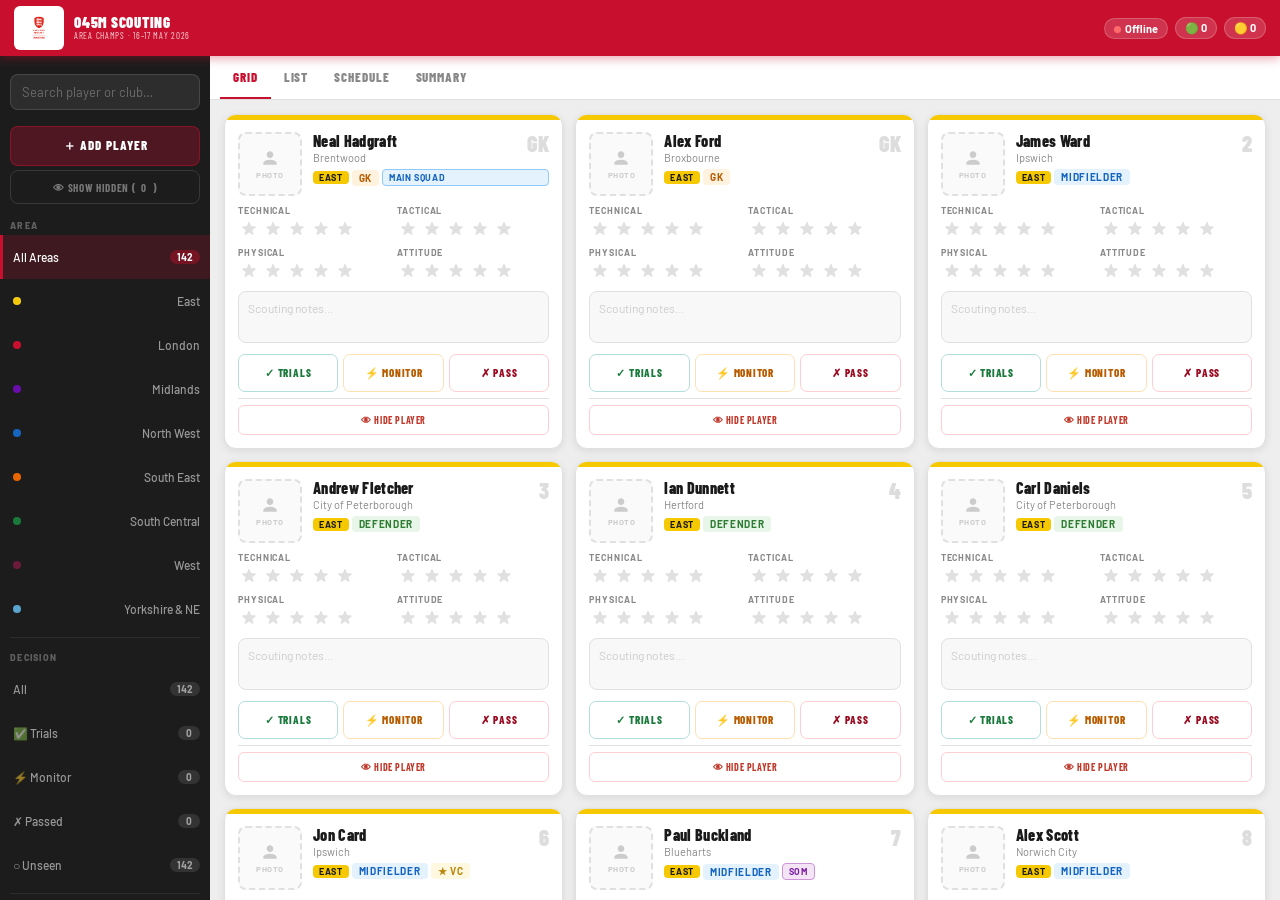
==== commit 70d7beaa: "Update index.html" ====
--- a/index.html
+++ b/index.html
@@ -6,111 +6,57 @@
 <meta name="apple-mobile-web-app-capable" content="yes">
 <meta name="apple-mobile-web-app-status-bar-style" content="black-translucent">
 <title>England Hockey — O45M Scouting 2026</title>
+<link rel="icon" type="image/png" sizes="32x32" href="[data-uri]">
+<link rel="apple-touch-icon" href="[data-uri]">
 <style>
 @import url('https://fonts.googleapis.com/css2?family=Barlow+Condensed:wght@400;600;700;800;900&family=Barlow:wght@300;400;500;600&display=swap');
 :root{
-  --red:#C8102E;--red-dark:#9a0c22;--red-bg:rgba(200,16,46,0.08);
-  --white:#fff;--off:#f5f5f5;--light:#eeeeee;--border:#e0e0e0;
+  --red:#C8102E;--red-dark:#9a0c22;
+  --white:#fff;--light:#eeeeee;--border:#e0e0e0;
   --muted:#888;--dark:#1a1a1a;--sidebar:#1c1c1c;
-  --green:#1a7a3c;--green-bg:rgba(26,122,60,0.1);
-  --amber:#b85c00;--amber-bg:rgba(184,92,0,0.1);
-  --reject:#9a0c22;--reject-bg:rgba(154,12,34,0.08);
+  --green:#1a7a3c;--amber:#b85c00;--reject:#9a0c22;
   --shadow:0 2px 8px rgba(0,0,0,0.09);--shadow-lg:0 6px 20px rgba(0,0,0,0.14);
-  --sidebar-w:210px;
-  --touch:48px; /* minimum touch target */
+  --touch:48px;
 }
 *{box-sizing:border-box;margin:0;padding:0;-webkit-tap-highlight-color:transparent;}
 html,body{height:100%;overflow:hidden;}
 body{font-family:'Barlow',sans-serif;background:var(--light);color:var(--dark);}
 
-/* ── SYNC STATUS BAR ── */
-#syncBar{
-  position:fixed;top:0;left:0;right:0;
-  height:3px;background:transparent;z-index:1000;
-  transition:background 0.3s;
-}
+/* SYNC BAR */
+#syncBar{position:fixed;top:0;left:0;right:0;height:3px;z-index:1000;transition:background 0.3s;}
 #syncBar.syncing{background:var(--amber);}
-#syncBar.synced{background:var(--green);}
 #syncBar.error{background:var(--red);}
 
-/* ── HEADER ── */
-header{
-  background:var(--red);height:56px;
-  display:flex;align-items:center;padding:0 16px;gap:12px;
-  position:fixed;top:0;left:0;right:0;z-index:300;
-  box-shadow:0 2px 10px rgba(200,16,46,0.4);
-}
-.logo-img{height:38px;width:auto;filter:brightness(0) invert(1);flex-shrink:0;}
-.hdr-title{font-family:'Barlow Condensed',sans-serif;font-weight:900;font-size:16px;letter-spacing:0.05em;text-transform:uppercase;color:white;line-height:1.15;}
-.hdr-title small{font-size:10px;font-weight:400;letter-spacing:0.08em;display:block;opacity:0.8;}
-.hdr-right{margin-left:auto;display:flex;align-items:center;gap:8px;}
-.stat-chip{background:rgba(255,255,255,0.15);border:1px solid rgba(255,255,255,0.2);border-radius:16px;padding:3px 10px;font-size:11px;font-weight:700;color:white;white-space:nowrap;}
-.sync-indicator{display:flex;align-items:center;gap:5px;font-size:11px;color:rgba(255,255,255,0.8);font-weight:600;}
-.sync-dot{width:7px;height:7px;border-radius:50%;background:rgba(255,255,255,0.4);transition:background 0.3s;}
-.sync-dot.live{background:#4cff91;box-shadow:0 0 6px #4cff91;}
+/* HEADER */
+header{background:var(--red);height:56px;display:flex;align-items:center;padding:0 14px;gap:10px;position:fixed;top:0;left:0;right:0;z-index:300;box-shadow:0 2px 10px rgba(200,16,46,0.4);}
+.logo-img{height:44px;width:auto;flex-shrink:0;background:white;border-radius:6px;padding:3px 6px;}
+.hdr-title{font-family:'Barlow Condensed',sans-serif;font-weight:900;font-size:15px;letter-spacing:0.05em;text-transform:uppercase;color:white;line-height:1.15;}
+.hdr-title small{font-size:9px;font-weight:400;letter-spacing:0.08em;display:block;opacity:0.8;}
+.hdr-right{margin-left:auto;display:flex;align-items:center;gap:7px;}
+.stat-chip{background:rgba(255,255,255,0.15);border:1px solid rgba(255,255,255,0.2);border-radius:16px;padding:3px 9px;font-size:11px;font-weight:700;color:white;white-space:nowrap;}
+.sync-dot{width:7px;height:7px;border-radius:50%;background:rgba(255,255,255,0.4);transition:background 0.3s;display:inline-block;margin-right:4px;}
+.sync-dot.live{background:#4cff91;box-shadow:0 0 5px #4cff91;}
 .sync-dot.syncing{background:var(--amber);animation:pulse 1s infinite;}
 .sync-dot.error{background:#ff6b6b;}
-@keyframes pulse{0%,100%{opacity:1;}50%{opacity:0.4;}}
-
-/* Sidebar toggle button (mobile/iPad) */
-.menu-btn{
-  background:rgba(255,255,255,0.15);border:none;
-  border-radius:8px;width:36px;height:36px;
-  display:flex;align-items:center;justify-content:center;
-  cursor:pointer;flex-shrink:0;
-}
+@keyframes pulse{0%,100%{opacity:1;}50%{opacity:0.3;}}
+.menu-btn{background:rgba(255,255,255,0.15);border:none;border-radius:8px;width:36px;height:36px;display:flex;align-items:center;justify-content:center;cursor:pointer;flex-shrink:0;}
 .menu-btn svg{width:18px;height:18px;fill:white;}
 
-/* ── LAYOUT ── */
-.app{
-  display:flex;
-  height:100dvh;
-  padding-top:56px;
-}
-
-/* ── SIDEBAR ── */
-.sidebar{
-  width:var(--sidebar-w);min-width:var(--sidebar-w);
-  background:var(--sidebar);
-  overflow-y:auto;overflow-x:hidden;
-  padding:10px 0 30px;
-  position:fixed;left:0;top:56px;bottom:0;
-  z-index:200;
-  transform:translateX(-100%);
-  transition:transform 0.25s ease;
-  -webkit-overflow-scrolling:touch;
-}
+/* LAYOUT */
+.app{display:flex;height:100dvh;padding-top:56px;}
+
+/* SIDEBAR */
+.sidebar{width:210px;min-width:210px;background:var(--sidebar);overflow-y:auto;padding:10px 0 30px;position:fixed;left:0;top:56px;bottom:0;z-index:200;transform:translateX(-100%);transition:transform 0.25s ease;-webkit-overflow-scrolling:touch;}
 .sidebar.open{transform:translateX(0);}
-/* iPad landscape — always show sidebar */
-@media (min-width:900px){
-  .sidebar{transform:translateX(0);position:relative;top:auto;bottom:auto;flex-shrink:0;}
-  .menu-btn{display:none;}
-  .sidebar-overlay{display:none!important;}
-}
-.sidebar-overlay{
-  display:none;position:fixed;inset:0;background:rgba(0,0,0,0.4);z-index:199;
-}
+@media(min-width:900px){.sidebar{transform:translateX(0);position:relative;top:auto;bottom:auto;flex-shrink:0;}.menu-btn{display:none;}.sidebar-overlay{display:none!important;}}
+.sidebar-overlay{display:none;position:fixed;inset:0;background:rgba(0,0,0,0.4);z-index:199;}
 .sidebar-overlay.show{display:block;}
-
-.sb-search{padding:8px 10px 8px;}
-.sb-input{
-  width:100%;background:rgba(255,255,255,0.08);
-  border:1px solid rgba(255,255,255,0.12);border-radius:8px;
-  padding:9px 12px;color:white;font-size:14px;
-  font-family:'Barlow',sans-serif;outline:none;
-  -webkit-appearance:none;
-}
+.sb-search{padding:8px 10px;}
+.sb-input{width:100%;background:rgba(255,255,255,0.08);border:1px solid rgba(255,255,255,0.12);border-radius:8px;padding:9px 11px;color:white;font-size:13px;font-family:'Barlow',sans-serif;outline:none;-webkit-appearance:none;}
 .sb-input::placeholder{color:rgba(255,255,255,0.3);}
 .sb-input:focus{border-color:var(--red);}
-.sb-label{font-size:9px;font-weight:800;letter-spacing:0.14em;text-transform:uppercase;color:rgba(255,255,255,0.3);padding:10px 10px 4px;display:block;}
-.sb-btn{
-  display:flex;justify-content:space-between;align-items:center;
-  width:100%;min-height:var(--touch);padding:0 10px;
-  background:transparent;border:none;
-  color:rgba(255,255,255,0.55);font-size:13px;font-weight:500;
-  font-family:'Barlow',sans-serif;text-align:left;cursor:pointer;
-  border-left:3px solid transparent;transition:all 0.12s;
-}
+.sb-label{font-size:9px;font-weight:800;letter-spacing:0.14em;text-transform:uppercase;color:rgba(255,255,255,0.3);padding:8px 10px 4px;display:block;}
+.sb-btn{display:flex;justify-content:space-between;align-items:center;width:100%;min-height:44px;padding:0 10px;background:transparent;border:none;color:rgba(255,255,255,0.55);font-size:12px;font-weight:500;font-family:'Barlow',sans-serif;text-align:left;cursor:pointer;border-left:3px solid transparent;transition:all 0.12s;}
 .sb-btn:hover,.sb-btn:active{color:white;background:rgba(255,255,255,0.06);}
 .sb-btn.active{color:white;background:rgba(200,16,46,0.2);border-left-color:var(--red);}
 .sb-count{font-size:10px;font-weight:700;background:rgba(255,255,255,0.1);border-radius:10px;padding:1px 7px;min-width:22px;text-align:center;}
@@ -121,120 +67,119 @@
 .sq-leg-row{display:flex;align-items:center;gap:7px;font-size:11px;color:rgba(255,255,255,0.4);}
 .sq-dot{width:8px;height:8px;border-radius:2px;flex-shrink:0;}
 
-/* ── MAIN ── */
-.main{
-  flex:1;display:flex;flex-direction:column;
-  min-width:0;overflow:hidden;
-  margin-left:0;
-}
-@media(min-width:900px){.main{margin-left:0;}}
-
-.view-nav{
-  background:white;border-bottom:1px solid var(--border);
-  display:flex;overflow-x:auto;-webkit-overflow-scrolling:touch;
-  padding:0 12px;position:sticky;top:0;z-index:100;
-  scrollbar-width:none;
-}
+/* Add Player button in sidebar */
+.sb-add-btn{display:flex;align-items:center;gap:8px;width:calc(100% - 20px);margin:8px 10px 4px;min-height:40px;background:rgba(200,16,46,0.3);border:1px solid rgba(200,16,46,0.5);border-radius:8px;color:white;font-family:'Barlow Condensed',sans-serif;font-size:13px;font-weight:800;letter-spacing:0.07em;text-transform:uppercase;cursor:pointer;justify-content:center;transition:all 0.15s;}
+.sb-add-btn:hover,.sb-add-btn:active{background:rgba(200,16,46,0.5);}
+.sb-hidden-btn{display:flex;align-items:center;justify-content:center;gap:6px;width:calc(100% - 20px);margin:0 10px 8px;min-height:34px;background:transparent;border:1px solid rgba(255,255,255,0.12);border-radius:8px;color:rgba(255,255,255,0.4);font-family:'Barlow Condensed',sans-serif;font-size:11px;font-weight:700;letter-spacing:0.06em;text-transform:uppercase;cursor:pointer;transition:all 0.15s;}
+.sb-hidden-btn.active{background:rgba(255,165,0,0.15);border-color:rgba(255,165,0,0.4);color:#ffb347;}
+.sb-hidden-btn:hover{color:white;border-color:rgba(255,255,255,0.25);}
+/* Absent/hidden player card */
+.player-card.absent-card{opacity:0.6;border:2px dashed #ffb347;}
+.restore-btn{width:100%;min-height:36px;border-radius:7px;border:1.5px solid #ffb347;color:#b85c00;background:#fff9f0;font-family:'Barlow Condensed',sans-serif;font-size:12px;font-weight:800;letter-spacing:0.07em;text-transform:uppercase;cursor:pointer;margin-top:8px;transition:all 0.15s;}
+.restore-btn:active{background:#ffb347;color:white;}
+
+/* MAIN */
+.main{flex:1;display:flex;flex-direction:column;min-width:0;overflow:hidden;}
+.view-nav{background:white;border-bottom:1px solid var(--border);display:flex;overflow-x:auto;padding:0 10px;position:sticky;top:0;z-index:100;scrollbar-width:none;}
 .view-nav::-webkit-scrollbar{display:none;}
-.view-tab{
-  background:transparent;border:none;
-  border-bottom:3px solid transparent;
-  padding:0 14px;height:46px;
-  font-family:'Barlow Condensed',sans-serif;
-  font-size:13px;font-weight:800;letter-spacing:0.07em;
-  text-transform:uppercase;color:var(--muted);
-  cursor:pointer;white-space:nowrap;flex-shrink:0;
-  margin-bottom:-1px;transition:color 0.15s;
-}
+.view-tab{background:transparent;border:none;border-bottom:3px solid transparent;padding:0 13px;height:44px;font-family:'Barlow Condensed',sans-serif;font-size:13px;font-weight:800;letter-spacing:0.07em;text-transform:uppercase;color:var(--muted);cursor:pointer;white-space:nowrap;flex-shrink:0;margin-bottom:-1px;transition:color 0.15s;}
 .view-tab.active{color:var(--red);border-bottom-color:var(--red);}
-
 .view-content{flex:1;overflow-y:auto;overflow-x:hidden;padding:14px;-webkit-overflow-scrolling:touch;}
 
-/* ── GRID ── */
-#gridView{display:grid;grid-template-columns:repeat(auto-fill,minmax(280px,1fr));gap:12px;}
+/* GRID */
+#gridView{display:grid;grid-template-columns:repeat(auto-fill,minmax(275px,1fr));gap:12px;}
 @media(max-width:600px){#gridView{grid-template-columns:1fr;}}
 #listView{display:none;flex-direction:column;gap:4px;}
-#scheduleView{display:none;}
-#summaryView{display:none;}
-
-/* ── PLAYER CARD ── */
+#scheduleView,#summaryView{display:none;}
+
+/* PLAYER CARD */
 .player-card{background:white;border-radius:12px;border:1px solid var(--border);overflow:hidden;box-shadow:var(--shadow);transition:box-shadow 0.2s;}
-.card-strip{height:6px;}
-.card-body{padding:14px 14px 12px;}
-.card-top{display:flex;justify-content:space-between;align-items:flex-start;margin-bottom:8px;}
-.card-name{font-family:'Barlow Condensed',sans-serif;font-weight:800;font-size:17px;letter-spacing:0.02em;color:var(--dark);line-height:1.15;}
-.card-club{font-size:11px;color:var(--muted);margin-top:2px;}
-.card-num{font-family:'Barlow Condensed',sans-serif;font-weight:900;font-size:26px;color:#ddd;line-height:1;flex-shrink:0;}
-.card-tags{display:flex;flex-wrap:wrap;gap:4px;margin-bottom:10px;align-items:center;}
-.tag{display:inline-flex;align-items:center;padding:3px 8px;border-radius:4px;font-size:10px;font-weight:700;letter-spacing:0.07em;text-transform:uppercase;}
+.card-strip{height:5px;}
+.card-body{padding:12px 13px 11px;}
+
+/* Photo row */
+.card-photo-row{display:flex;align-items:flex-start;gap:11px;margin-bottom:9px;}
+.card-photo-wrap{position:relative;flex-shrink:0;width:64px;height:64px;}
+.card-photo{width:64px;height:64px;border-radius:8px;object-fit:cover;border:2px solid var(--border);display:block;cursor:pointer;}
+.card-photo-placeholder{width:64px;height:64px;border-radius:8px;border:2px dashed var(--border);display:flex;flex-direction:column;align-items:center;justify-content:center;cursor:pointer;background:#fafafa;transition:all 0.15s;}
+.card-photo-placeholder:active{border-color:var(--red);background:#fff5f5;}
+.card-photo-placeholder svg{width:20px;height:20px;fill:#ccc;}
+.card-photo-placeholder span{font-size:8px;font-weight:700;color:#ccc;letter-spacing:0.06em;text-transform:uppercase;margin-top:2px;}
+.photo-uploading{position:absolute;inset:0;background:rgba(255,255,255,0.85);border-radius:8px;display:flex;align-items:center;justify-content:center;}
+.photo-spin{width:20px;height:20px;border:2px solid rgba(200,16,46,0.3);border-top-color:var(--red);border-radius:50%;animation:spin 0.8s linear infinite;}
+@keyframes spin{to{transform:rotate(360deg);}}
+.card-info{flex:1;min-width:0;}
+.card-top{display:flex;justify-content:space-between;align-items:flex-start;margin-bottom:5px;}
+.card-name{font-family:'Barlow Condensed',sans-serif;font-weight:800;font-size:16px;letter-spacing:0.02em;color:var(--dark);line-height:1.15;}
+.card-club{font-size:11px;color:var(--muted);margin-top:1px;}
+.card-num{font-family:'Barlow Condensed',sans-serif;font-weight:900;font-size:22px;color:#ddd;line-height:1;flex-shrink:0;}
+.card-tags{display:flex;flex-wrap:wrap;gap:3px;align-items:center;margin-top:5px;}
+
+/* Tags */
+.tag{display:inline-flex;align-items:center;padding:2px 7px;border-radius:4px;font-size:10px;font-weight:700;letter-spacing:0.07em;text-transform:uppercase;}
 .tag-area{color:white;}
 .tag-area.light{color:#1a1a1a;}
 .tag-gk{background:#fff3e0;color:#b85c00;}
-.tag-out{background:#e8f4fd;color:#1565c0;}
+.tag-def{background:#e8f5e9;color:#2e7d32;}
+.tag-mid{background:#e3f2fd;color:#1565c0;}
+.tag-fwd{background:#fce4ec;color:#c62828;}
 .tag-cap{background:#fff8e1;color:#b8860b;}
-.sq-badge{padding:3px 7px;border-radius:4px;font-size:10px;font-weight:700;letter-spacing:0.07em;text-transform:uppercase;}
+.sq-badge{padding:2px 6px;border-radius:4px;font-size:9px;font-weight:700;letter-spacing:0.07em;text-transform:uppercase;}
 .sq-badge.main{background:#e3f2fd;color:#1565c0;border:1px solid #90caf9;}
 .sq-badge.main-ntr{background:#f3f8ff;color:#5c8bcc;border:1px solid #c5d9f5;}
 .sq-badge.som{background:#f3e5f5;color:#7b1fa2;border:1px solid #ce93d8;}
 .sq-badge.som-ntr{background:#faf0fc;color:#9c5ab8;border:1px solid #e2c0ef;}
-
-/* Ratings — larger touch targets on iPad */
-.ratings-grid{display:grid;grid-template-columns:1fr 1fr;gap:8px;margin-bottom:10px;}
-.rating-item label{display:block;font-size:9px;font-weight:700;letter-spacing:0.1em;text-transform:uppercase;color:var(--muted);margin-bottom:3px;}
-.stars{display:flex;gap:3px;}
+.tag-custom{background:#f0fdf4;color:#15803d;border:1px solid #86efac;}
+
+/* Ratings */
+.ratings-grid{display:grid;grid-template-columns:1fr 1fr;gap:7px;margin-bottom:9px;}
+.rating-item label{display:block;font-size:9px;font-weight:700;letter-spacing:0.1em;text-transform:uppercase;color:var(--muted);margin-bottom:2px;}
+.stars{display:flex;gap:2px;}
 .star{width:22px;height:22px;cursor:pointer;flex-shrink:0;padding:2px;}
 .star svg{width:100%;height:100%;display:block;}
 
-.notes-field{
-  width:100%;background:#f8f8f8;border:1px solid var(--border);
-  border-radius:8px;padding:8px 10px;
-  font-family:'Barlow',sans-serif;font-size:13px;line-height:1.5;
-  color:var(--dark);resize:none;outline:none;min-height:56px;
-  -webkit-appearance:none;transition:border-color 0.15s;
-}
+/* Notes */
+.notes-field{width:100%;background:#f8f8f8;border:1px solid var(--border);border-radius:8px;padding:7px 9px;font-family:'Barlow',sans-serif;font-size:12px;line-height:1.5;color:var(--dark);resize:none;outline:none;min-height:50px;-webkit-appearance:none;}
 .notes-field:focus{border-color:var(--red);background:white;}
 .notes-field::placeholder{color:#ccc;}
 
-.dec-row{display:flex;gap:6px;margin-top:10px;}
-.dec-btn{
-  flex:1;min-height:40px;padding:0 4px;
-  border-radius:8px;border:1.5px solid;
-  font-family:'Barlow Condensed',sans-serif;
-  font-size:12px;font-weight:800;letter-spacing:0.07em;
-  text-transform:uppercase;cursor:pointer;
-  background:transparent;transition:all 0.15s;
-}
+/* Decision buttons */
+.dec-row{display:flex;gap:5px;margin-top:8px;}
+.dec-btn{flex:1;min-height:38px;padding:0 4px;border-radius:7px;border:1.5px solid;font-family:'Barlow Condensed',sans-serif;font-size:11px;font-weight:800;letter-spacing:0.07em;text-transform:uppercase;cursor:pointer;background:transparent;transition:all 0.15s;}
 .dec-btn.recommend{border-color:#b2dfdb;color:var(--green);}
-.dec-btn.recommend.active,.dec-btn.recommend:active{background:var(--green);border-color:var(--green);color:white;}
+.dec-btn.recommend.active{background:var(--green);border-color:var(--green);color:white;}
 .dec-btn.monitor{border-color:#ffe0b2;color:var(--amber);}
-.dec-btn.monitor.active,.dec-btn.monitor:active{background:var(--amber);border-color:var(--amber);color:white;}
+.dec-btn.monitor.active{background:var(--amber);border-color:var(--amber);color:white;}
 .dec-btn.reject{border-color:#ffcdd2;color:var(--reject);}
-.dec-btn.reject.active,.dec-btn.reject:active{background:var(--reject);border-color:var(--reject);color:white;}
-
-/* Syncing spinner on card */
-.card-sync{height:2px;background:transparent;transition:background 0.3s;border-radius:0 0 2px 2px;}
+.dec-btn.reject.active{background:var(--reject);border-color:var(--reject);color:white;}
+
+/* Card actions row */
+.card-actions{display:flex;gap:5px;margin-top:6px;padding-top:6px;border-top:1px solid var(--border);}
+.card-act-btn{flex:1;min-height:30px;padding:0;border-radius:6px;border:1px solid var(--border);font-family:'Barlow Condensed',sans-serif;font-size:10px;font-weight:700;letter-spacing:0.06em;text-transform:uppercase;cursor:pointer;background:transparent;color:var(--muted);transition:all 0.15s;}
+.card-act-btn:active{background:var(--light);}
+.card-act-btn.absent-btn{color:#c0392b;border-color:#ffcdd2;}
+.card-act-btn.absent-btn:active{background:#fff5f5;}
+.card-act-btn.edit-btn{color:#1565c0;border-color:#c5d9f5;}
+
+/* Card sync bar */
+.card-sync{height:2px;background:transparent;transition:background 0.3s;}
 .card-sync.saving{background:var(--amber);}
 .card-sync.saved{background:var(--green);}
 
-/* ── LIST VIEW ── */
-.list-hdr,.list-row{
-  display:grid;
-  grid-template-columns:36px 1fr 90px 50px 100px 130px;
-  gap:8px;align-items:center;padding:10px 12px;border-radius:8px;
-}
-@media(max-width:700px){
-  .list-hdr,.list-row{grid-template-columns:30px 1fr 70px 100px;}
-  .list-hide{display:none;}
-}
+/* LIST VIEW */
+.list-hdr,.list-row{display:grid;grid-template-columns:44px 36px 1fr 80px 70px 90px 120px;gap:8px;align-items:center;padding:8px 11px;border-radius:8px;}
+@media(max-width:750px){.list-hdr,.list-row{grid-template-columns:40px 30px 1fr 65px 100px;}.list-hide{display:none;}}
 .list-hdr{background:white;border:1px solid var(--border);font-size:9px;font-weight:800;letter-spacing:0.1em;text-transform:uppercase;color:var(--muted);position:sticky;top:0;z-index:10;}
 .list-row{background:white;border:1px solid var(--border);border-left:4px solid var(--lc,var(--border));transition:border-color 0.12s;}
 .list-row.recommended{border-left-color:var(--green)!important;}
 .list-row.monitor{border-left-color:var(--amber)!important;}
 .list-row.not-selected{border-left-color:var(--reject)!important;}
-.list-name{font-family:'Barlow Condensed',sans-serif;font-weight:800;font-size:14px;}
-.mini-stars{display:flex;gap:1px;font-size:13px;}
+.list-thumb{width:36px;height:36px;border-radius:6px;object-fit:cover;border:1px solid var(--border);cursor:pointer;flex-shrink:0;}
+.list-thumb-placeholder{width:36px;height:36px;border-radius:6px;background:#f5f5f5;border:1px dashed var(--border);display:flex;align-items:center;justify-content:center;cursor:pointer;font-size:15px;flex-shrink:0;}
+.list-name{font-family:'Barlow Condensed',sans-serif;font-weight:800;font-size:13px;}
+.mini-stars{display:flex;gap:1px;font-size:12px;}
 .ldec-row{display:flex;gap:3px;}
-.ldec{min-height:32px;padding:0 7px;border-radius:5px;border:1px solid;font-size:10px;font-weight:700;font-family:'Barlow Condensed',sans-serif;letter-spacing:0.06em;text-transform:uppercase;cursor:pointer;background:transparent;transition:all 0.12s;}
+.ldec{min-height:30px;padding:0 6px;border-radius:4px;border:1px solid;font-size:10px;font-weight:700;font-family:'Barlow Condensed',sans-serif;letter-spacing:0.06em;text-transform:uppercase;cursor:pointer;background:transparent;transition:all 0.12s;}
 .ldec.recommend{border-color:#b2dfdb;color:var(--green);}
 .ldec.recommend.active{background:var(--green);border-color:var(--green);color:white;}
 .ldec.monitor{border-color:#ffe0b2;color:var(--amber);}
@@ -242,97 +187,184 @@
 .ldec.reject{border-color:#ffcdd2;color:var(--reject);}
 .ldec.reject.active{background:var(--reject);border-color:var(--reject);color:white;}
 
-/* ── SCHEDULE ── */
-.sched-day{margin-bottom:24px;}
-.sched-hdr{font-family:'Barlow Condensed',sans-serif;font-size:20px;font-weight:900;letter-spacing:0.05em;text-transform:uppercase;color:var(--red);margin-bottom:10px;padding-bottom:7px;border-bottom:3px solid var(--red);display:flex;align-items:center;gap:12px;}
+/* SCHEDULE */
+.sched-day{margin-bottom:22px;}
+.sched-hdr{font-family:'Barlow Condensed',sans-serif;font-size:20px;font-weight:900;letter-spacing:0.05em;text-transform:uppercase;color:var(--red);margin-bottom:10px;padding-bottom:6px;border-bottom:3px solid var(--red);display:flex;align-items:center;gap:12px;}
 .sched-hdr span{font-size:12px;font-weight:400;color:var(--muted);text-transform:none;letter-spacing:0;}
-.sched-grid{display:grid;grid-template-columns:1fr 1fr;gap:8px;}
+.sched-grid{display:grid;grid-template-columns:1fr 1fr;gap:7px;}
 @media(max-width:600px){.sched-grid{grid-template-columns:1fr;}}
-.pitch-lbl{font-size:9px;font-weight:800;letter-spacing:0.12em;text-transform:uppercase;color:var(--muted);padding:4px 10px;background:var(--light);border-radius:4px;text-align:center;}
-.fixture{background:white;border:1px solid var(--border);border-radius:10px;padding:10px 12px;display:flex;align-items:center;gap:10px;cursor:pointer;box-shadow:var(--shadow);transition:all 0.15s;min-height:var(--touch);}
+.pitch-lbl{font-size:9px;font-weight:800;letter-spacing:0.12em;text-transform:uppercase;color:var(--muted);padding:3px 10px;background:var(--light);border-radius:4px;text-align:center;}
+.fixture{background:white;border:1px solid var(--border);border-radius:10px;padding:9px 11px;display:flex;align-items:center;gap:9px;cursor:pointer;box-shadow:var(--shadow);min-height:var(--touch);}
 .fixture.active-game{border-color:var(--red);background:#fff5f5;}
-.fix-time{font-family:'Barlow Condensed',sans-serif;font-weight:800;font-size:15px;color:var(--red);min-width:40px;}
+.fix-time{font-family:'Barlow Condensed',sans-serif;font-weight:800;font-size:14px;color:var(--red);min-width:38px;}
 .fix-teams{flex:1;min-width:0;}
-.fix-match{display:flex;align-items:center;gap:8px;flex-wrap:wrap;}
-.fix-team{font-family:'Barlow Condensed',sans-serif;font-weight:800;font-size:13px;display:flex;align-items:center;gap:5px;}
-.fix-vs{font-size:10px;font-weight:700;color:var(--muted);}
-.kit-sw{width:12px;height:12px;border-radius:2px;border:1px solid rgba(0,0,0,0.1);flex-shrink:0;}
-.fix-pitch{font-size:9px;color:var(--muted);font-weight:600;letter-spacing:0.07em;text-transform:uppercase;margin-top:2px;}
-.fix-btn{font-family:'Barlow Condensed',sans-serif;font-size:11px;font-weight:800;letter-spacing:0.07em;text-transform:uppercase;min-height:36px;padding:0 12px;border-radius:6px;border:1.5px solid var(--red);color:var(--red);background:transparent;cursor:pointer;transition:all 0.15s;white-space:nowrap;flex-shrink:0;}
+.fix-match{display:flex;align-items:center;gap:7px;}
+.fix-team{font-family:'Barlow Condensed',sans-serif;font-weight:800;font-size:12px;display:flex;align-items:center;gap:4px;}
+.fix-vs{font-size:9px;font-weight:700;color:var(--muted);}
+.kit-sw{width:11px;height:11px;border-radius:2px;border:1px solid rgba(0,0,0,0.1);flex-shrink:0;}
+.fix-pitch{font-size:9px;color:var(--muted);font-weight:600;text-transform:uppercase;margin-top:1px;}
+.fix-btn{font-family:'Barlow Condensed',sans-serif;font-size:10px;font-weight:800;letter-spacing:0.06em;text-transform:uppercase;min-height:34px;padding:0 10px;border-radius:6px;border:1.5px solid var(--red);color:var(--red);background:transparent;cursor:pointer;transition:all 0.15s;white-space:nowrap;flex-shrink:0;}
 .fix-btn.active-btn,.fixture.active-game .fix-btn{background:var(--red);color:white;}
-.fix-banner{background:var(--red);color:white;padding:10px 14px;display:flex;align-items:center;gap:10px;border-radius:10px;margin-bottom:14px;font-family:'Barlow Condensed',sans-serif;font-size:13px;font-weight:700;flex-wrap:wrap;gap:8px;}
-.fix-clear{background:rgba(255,255,255,0.2);border:none;color:white;border-radius:5px;padding:5px 12px;cursor:pointer;font-family:'Barlow Condensed',sans-serif;font-size:12px;font-weight:700;min-height:32px;}
-
-/* ── SUMMARY ── */
+.fix-banner{background:var(--red);color:white;padding:9px 13px;display:flex;align-items:center;flex-wrap:wrap;gap:8px;border-radius:10px;margin-bottom:13px;font-family:'Barlow Condensed',sans-serif;font-size:13px;font-weight:700;}
+.fix-clear{background:rgba(255,255,255,0.2);border:none;color:white;border-radius:5px;padding:4px 11px;cursor:pointer;font-family:'Barlow Condensed',sans-serif;font-size:11px;font-weight:700;min-height:30px;}
+
+/* SUMMARY */
 .sum-stats{display:grid;grid-template-columns:repeat(4,1fr);gap:10px;margin-bottom:18px;}
 @media(max-width:600px){.sum-stats{grid-template-columns:repeat(2,1fr);}}
-.sum-stat{background:white;border:1px solid var(--border);border-radius:10px;padding:16px;text-align:center;box-shadow:var(--shadow);}
-.sum-num{font-family:'Barlow Condensed',sans-serif;font-size:40px;font-weight:900;line-height:1;margin-bottom:4px;}
+.sum-stat{background:white;border:1px solid var(--border);border-radius:10px;padding:14px;text-align:center;box-shadow:var(--shadow);}
+.sum-num{font-family:'Barlow Condensed',sans-serif;font-size:38px;font-weight:900;line-height:1;margin-bottom:3px;}
 .sum-lbl{font-size:10px;font-weight:700;letter-spacing:0.1em;text-transform:uppercase;color:var(--muted);}
 .sum-stat.rec .sum-num{color:var(--green);}
 .sum-stat.mon .sum-num{color:var(--amber);}
 .sum-stat.rej .sum-num{color:var(--reject);}
 .sum-stat.tot .sum-num{color:var(--red);}
-.sum-sec-hdr{font-family:'Barlow Condensed',sans-serif;font-size:15px;font-weight:900;letter-spacing:0.06em;text-transform:uppercase;display:flex;align-items:center;gap:10px;margin:18px 0 9px;color:var(--dark);}
+.sum-sec-hdr{font-family:'Barlow Condensed',sans-serif;font-size:14px;font-weight:900;letter-spacing:0.06em;text-transform:uppercase;display:flex;align-items:center;gap:10px;margin:16px 0 8px;color:var(--dark);}
 .sum-sec-hdr::after{content:'';flex:1;height:2px;background:var(--border);}
 .sum-sec-hdr.rh::after{background:var(--green);}
 .sum-sec-hdr.mh::after{background:var(--amber);}
 .sum-rows{display:flex;flex-direction:column;gap:5px;}
-.sum-row{background:white;border:1px solid var(--border);border-radius:8px;padding:10px 12px;display:grid;grid-template-columns:170px 110px 50px 50px 1fr;gap:10px;align-items:center;box-shadow:var(--shadow);}
-@media(max-width:700px){.sum-row{grid-template-columns:1fr 80px 40px;}.sum-hide{display:none;}}
+.sum-row{background:white;border:1px solid var(--border);border-radius:8px;padding:9px 11px;display:grid;grid-template-columns:40px 160px 100px 60px 50px 1fr;gap:10px;align-items:center;box-shadow:var(--shadow);}
+@media(max-width:700px){.sum-row{grid-template-columns:40px 1fr 60px 40px;}.sum-hide{display:none;}}
 .sum-row.rec{border-left:4px solid var(--green);}
 .sum-row.mon{border-left:4px solid var(--amber);}
+.sum-thumb{width:36px;height:36px;border-radius:6px;object-fit:cover;border:1px solid var(--border);cursor:pointer;}
+.sum-thumb-ph{width:36px;height:36px;border-radius:6px;background:#f5f5f5;border:1px solid var(--border);display:flex;align-items:center;justify-content:center;font-size:14px;}
 .sum-row-name{font-family:'Barlow Condensed',sans-serif;font-weight:800;font-size:13px;}
 .sum-score{font-family:'Barlow Condensed',sans-serif;font-weight:900;font-size:18px;}
 .sum-score.hi{color:var(--green);}
 .sum-score.mid{color:var(--amber);}
 .sum-notes{font-size:11px;color:var(--muted);font-style:italic;white-space:nowrap;overflow:hidden;text-overflow:ellipsis;}
-.export-btn{background:var(--red);color:white;border:none;border-radius:8px;padding:12px 28px;font-family:'Barlow Condensed',sans-serif;font-size:13px;font-weight:900;letter-spacing:0.08em;text-transform:uppercase;cursor:pointer;margin-top:18px;min-height:var(--touch);}
-
-/* Empty */
+.export-btn{background:var(--red);color:white;border:none;border-radius:8px;padding:11px 26px;font-family:'Barlow Condensed',sans-serif;font-size:13px;font-weight:900;letter-spacing:0.08em;text-transform:uppercase;cursor:pointer;margin-top:16px;min-height:var(--touch);}
+
+/* LIGHTBOX */
+#lightbox{position:fixed;inset:0;background:rgba(0,0,0,0.93);z-index:900;display:none;flex-direction:column;align-items:center;justify-content:center;padding:20px;}
+#lightbox.show{display:flex;}
+#lightboxImg{max-width:100%;max-height:72vh;border-radius:12px;object-fit:contain;box-shadow:0 8px 40px rgba(0,0,0,0.6);}
+#lightboxName{font-family:'Barlow Condensed',sans-serif;font-weight:800;font-size:22px;color:white;margin-top:14px;text-align:center;}
+#lightboxSub{font-size:13px;color:rgba(255,255,255,0.6);margin-top:3px;text-align:center;}
+#lightboxClose{position:absolute;top:16px;right:16px;background:rgba(255,255,255,0.15);border:none;color:white;width:40px;height:40px;border-radius:50%;font-size:20px;cursor:pointer;display:flex;align-items:center;justify-content:center;}
+#lightboxChange{margin-top:14px;background:rgba(255,255,255,0.15);border:1px solid rgba(255,255,255,0.3);color:white;border-radius:8px;padding:8px 20px;font-family:'Barlow Condensed',sans-serif;font-size:13px;font-weight:700;letter-spacing:0.07em;text-transform:uppercase;cursor:pointer;min-height:40px;}
+
+/* MODAL — Add/Edit Player */
+.modal-overlay{position:fixed;inset:0;background:rgba(0,0,0,0.5);z-index:800;display:none;align-items:center;justify-content:center;padding:20px;}
+.modal-overlay.show{display:flex;}
+.modal{background:white;border-radius:14px;padding:20px;width:100%;max-width:420px;box-shadow:0 20px 60px rgba(0,0,0,0.3);max-height:90vh;overflow-y:auto;}
+.modal-title{font-family:'Barlow Condensed',sans-serif;font-weight:900;font-size:20px;letter-spacing:0.05em;text-transform:uppercase;color:var(--dark);margin-bottom:16px;display:flex;align-items:center;justify-content:space-between;}
+.modal-close{background:var(--light);border:none;border-radius:50%;width:32px;height:32px;cursor:pointer;font-size:16px;display:flex;align-items:center;justify-content:center;color:var(--muted);}
+.form-group{margin-bottom:13px;}
+.form-group label{display:block;font-size:10px;font-weight:700;letter-spacing:0.1em;text-transform:uppercase;color:var(--muted);margin-bottom:5px;}
+.form-input,.form-select{width:100%;border:1.5px solid var(--border);border-radius:8px;padding:10px 12px;font-family:'Barlow',sans-serif;font-size:14px;color:var(--dark);outline:none;background:white;-webkit-appearance:none;transition:border-color 0.15s;}
+.form-input:focus,.form-select:focus{border-color:var(--red);}
+.form-select{background-image:url("data:image/svg+xml,%3Csvg xmlns='http://www.w3.org/2000/svg' viewBox='0 0 24 24'%3E%3Cpath d='M7 10l5 5 5-5z' fill='%23888'/%3E%3C/svg%3E");background-repeat:no-repeat;background-position:right 10px center;background-size:20px;padding-right:36px;}
+.modal-actions{display:flex;gap:8px;margin-top:16px;}
+.modal-btn{flex:1;min-height:44px;border-radius:8px;border:none;font-family:'Barlow Condensed',sans-serif;font-size:14px;font-weight:800;letter-spacing:0.07em;text-transform:uppercase;cursor:pointer;transition:all 0.15s;}
+.modal-btn.primary{background:var(--red);color:white;}
+.modal-btn.primary:active{background:var(--red-dark);}
+.modal-btn.secondary{background:var(--light);color:var(--dark);}
+.modal-btn.danger{background:#fff0f0;color:var(--reject);border:1.5px solid #ffcdd2;}
+
+/* EMPTY */
 .empty{text-align:center;padding:50px 20px;color:var(--muted);}
 .empty h3{font-family:'Barlow Condensed',sans-serif;font-size:20px;color:var(--dark);margin-bottom:6px;}
 
-/* Scrollbar */
+/* LOADING */
+#loadingOverlay{position:fixed;inset:0;background:var(--red);display:flex;flex-direction:column;align-items:center;justify-content:center;z-index:9999;transition:opacity 0.4s;}
+#loadingOverlay img{height:76px;filter:brightness(0) invert(1);margin-bottom:18px;}
+#loadingOverlay p{color:white;font-family:'Barlow Condensed',sans-serif;font-size:17px;font-weight:700;letter-spacing:0.1em;text-transform:uppercase;opacity:0.9;}
+#loadingOverlay .spin{width:26px;height:26px;border:2px solid rgba(255,255,255,0.3);border-top-color:white;border-radius:50%;animation:spin 0.8s linear infinite;margin-top:14px;}
+
 ::-webkit-scrollbar{width:4px;height:4px;}
 ::-webkit-scrollbar-thumb{background:rgba(200,16,46,0.25);border-radius:2px;}
-
-/* Loading overlay */
-#loadingOverlay{
-  position:fixed;inset:0;background:var(--red);
-  display:flex;flex-direction:column;align-items:center;justify-content:center;
-  z-index:9999;transition:opacity 0.4s;
-}
-#loadingOverlay img{height:80px;filter:brightness(0) invert(1);margin-bottom:20px;}
-#loadingOverlay p{color:white;font-family:'Barlow Condensed',sans-serif;font-size:18px;font-weight:700;letter-spacing:0.1em;text-transform:uppercase;opacity:0.9;}
-#loadingOverlay .spin{width:28px;height:28px;border:3px solid rgba(255,255,255,0.3);border-top-color:white;border-radius:50%;animation:spin 0.8s linear infinite;margin-top:16px;}
-@keyframes spin{to{transform:rotate(360deg);}}
 </style>
 </head>
 <body>
 
 <div id="syncBar"></div>
 
-<!-- Loading screen -->
 <div id="loadingOverlay">
-  <img src="/mnt/user-data/uploads/England_Masters_Logo.png" alt="England Hockey Masters">
+  <img src="[data-uri]" alt="England Hockey Masters">
   <p>Loading Scouting System</p>
   <div class="spin"></div>
 </div>
 
+<!-- Lightbox -->
+<div id="lightbox">
+  <button id="lightboxClose" onclick="closeLightbox()">✕</button>
+  <img id="lightboxImg" src="" alt="">
+  <div id="lightboxName"></div>
+  <div id="lightboxSub"></div>
+  <button id="lightboxChange" onclick="changePhotoFromLightbox()">📷 Change Photo</button>
+</div>
+
+<!-- Add/Edit Player Modal -->
+<div class="modal-overlay" id="playerModal">
+  <div class="modal">
+    <div class="modal-title">
+      <span id="modalTitle">Add Player</span>
+      <button class="modal-close" onclick="closeModal()">✕</button>
+    </div>
+    <div class="form-group">
+      <label>Full Name</label>
+      <input class="form-input" id="fName" type="text" placeholder="e.g. John Smith" autocorrect="off">
+    </div>
+    <div class="form-group">
+      <label>Area</label>
+      <select class="form-select" id="fArea">
+        <option value="East">East</option>
+        <option value="London">London</option>
+        <option value="Midlands">Midlands</option>
+        <option value="North West">North West</option>
+        <option value="South East">South East</option>
+        <option value="South Central">South Central</option>
+        <option value="West">West</option>
+        <option value="Yorkshire & NE">Yorkshire & NE</option>
+      </select>
+    </div>
+    <div class="form-group">
+      <label>Club</label>
+      <input class="form-input" id="fClub" type="text" placeholder="e.g. Blueharts HC" autocorrect="off">
+    </div>
+    <div class="form-group">
+      <label>Position</label>
+      <select class="form-select" id="fPosition">
+        <option value="GK">GK — Goalkeeper</option>
+        <option value="Defender">Defender</option>
+        <option value="Midfielder">Midfielder</option>
+        <option value="Forward">Forward</option>
+      </select>
+    </div>
+    <div class="form-group">
+      <label>Shirt Number</label>
+      <input class="form-input" id="fShirt" type="text" placeholder="e.g. 7" inputmode="numeric">
+    </div>
+    <div class="form-group">
+      <label>Squad Status (optional)</label>
+      <select class="form-select" id="fSquad">
+        <option value="">None</option>
+        <option value="main">Main Squad</option>
+        <option value="main-ntr">Main NTR</option>
+        <option value="som">SOM</option>
+        <option value="som-ntr">SOM NTR</option>
+      </select>
+    </div>
+    <div class="modal-actions">
+      <button class="modal-btn secondary" onclick="closeModal()">Cancel</button>
+      <button class="modal-btn danger" id="modalDeleteBtn" onclick="deletePlayer()" style="display:none">Remove</button>
+      <button class="modal-btn primary" id="modalSaveBtn" onclick="savePlayer()">Add Player</button>
+    </div>
+  </div>
+</div>
+
 <header>
-  <button class="menu-btn" onclick="toggleSidebar()" aria-label="Menu">
+  <button class="menu-btn" onclick="toggleSidebar()">
     <svg viewBox="0 0 24 24"><rect y="4" width="24" height="2" rx="1"/><rect y="11" width="24" height="2" rx="1"/><rect y="18" width="24" height="2" rx="1"/></svg>
   </button>
-  <img class="logo-img" src="/mnt/user-data/uploads/England_Masters_Logo.png" alt="">
+  <img class="logo-img" src="[data-uri]" alt="">
   <div>
     <div class="hdr-title">O45M Scouting<small>Area Champs · 16–17 May 2026</small></div>
   </div>
   <div class="hdr-right">
-    <div class="sync-indicator">
-      <div class="sync-dot" id="syncDot"></div>
-      <span id="syncLabel">Connecting…</span>
-    </div>
+    <div class="stat-chip"><span class="sync-dot" id="syncDot"></span><span id="syncLabel">…</span></div>
     <div class="stat-chip">🟢 <span id="recCount">0</span></div>
     <div class="stat-chip">🟡 <span id="monCount">0</span></div>
   </div>
@@ -344,34 +376,39 @@
   <div class="sidebar" id="sidebar">
     <div class="sb-search"><input class="sb-input" type="search" id="searchInput" placeholder="Search player or club…" autocorrect="off" autocapitalize="off"></div>
 
+    <button class="sb-add-btn" onclick="openAddModal()">＋ Add Player</button>
+    <button class="sb-hidden-btn" id="showHiddenBtn" onclick="toggleShowHidden()">👁 Show Hidden (<span id="hiddenCount">0</span>)</button>
+
     <span class="sb-label">Area</span>
-    <button class="sb-btn active" data-area="ALL" onclick="setArea('ALL')">All Areas <span class="sb-count" id="cnt-ALL">142</span></button>
-    <button class="sb-btn" data-area="East" onclick="setArea('East')"><span class="area-dot" style="background:#f5c800;border:1px solid rgba(255,255,255,0.2)"></span>East <span class="sb-count">18</span></button>
-    <button class="sb-btn" data-area="London" onclick="setArea('London')"><span class="area-dot" style="background:#C8102E"></span>London <span class="sb-count">18</span></button>
-    <button class="sb-btn" data-area="Midlands" onclick="setArea('Midlands')"><span class="area-dot" style="background:#6a0dad"></span>Midlands <span class="sb-count">17</span></button>
-    <button class="sb-btn" data-area="North West" onclick="setArea('North West')"><span class="area-dot" style="background:#1565c0"></span>North West <span class="sb-count">17</span></button>
-    <button class="sb-btn" data-area="South East" onclick="setArea('South East')"><span class="area-dot" style="background:#e86500"></span>South East <span class="sb-count">18</span></button>
-    <button class="sb-btn" data-area="South Central" onclick="setArea('South Central')"><span class="area-dot" style="background:#1a7a3c"></span>South Central <span class="sb-count">18</span></button>
-    <button class="sb-btn" data-area="West" onclick="setArea('West')"><span class="area-dot" style="background:#6b1a3a"></span>West <span class="sb-count">18</span></button>
-    <button class="sb-btn" data-area="Yorkshire & NE" onclick="setArea('Yorkshire & NE')"><span class="area-dot" style="background:#5ba4cf"></span>Yorkshire & NE <span class="sb-count">18</span></button>
+    <button class="sb-btn active" data-area="ALL" onclick="setArea('ALL')">All Areas <span class="sb-count" id="cnt-ALL">0</span></button>
+    <button class="sb-btn" data-area="East" onclick="setArea('East')"><span class="area-dot" style="background:#f5c800;border:1px solid rgba(255,255,255,0.15)"></span>East</button>
+    <button class="sb-btn" data-area="London" onclick="setArea('London')"><span class="area-dot" style="background:#C8102E"></span>London</button>
+    <button class="sb-btn" data-area="Midlands" onclick="setArea('Midlands')"><span class="area-dot" style="background:#6a0dad"></span>Midlands</button>
+    <button class="sb-btn" data-area="North West" onclick="setArea('North West')"><span class="area-dot" style="background:#1565c0"></span>North West</button>
+    <button class="sb-btn" data-area="South East" onclick="setArea('South East')"><span class="area-dot" style="background:#e86500"></span>South East</button>
+    <button class="sb-btn" data-area="South Central" onclick="setArea('South Central')"><span class="area-dot" style="background:#1a7a3c"></span>South Central</button>
+    <button class="sb-btn" data-area="West" onclick="setArea('West')"><span class="area-dot" style="background:#6b1a3a"></span>West</button>
+    <button class="sb-btn" data-area="Yorkshire & NE" onclick="setArea('Yorkshire & NE')"><span class="area-dot" style="background:#5ba4cf"></span>Yorkshire & NE</button>
 
     <div class="sb-div"></div>
     <span class="sb-label">Decision</span>
-    <button class="sb-btn" data-dec="ALL_D" onclick="setDecFilter('ALL_D')">All <span class="sb-count" id="cnt-ALLD">142</span></button>
+    <button class="sb-btn" data-dec="ALL_D" onclick="setDecFilter('ALL_D')">All <span class="sb-count" id="cnt-ALLD">0</span></button>
     <button class="sb-btn" data-dec="recommended" onclick="setDecFilter('recommended')">✅ Trials <span class="sb-count" id="cnt-REC">0</span></button>
     <button class="sb-btn" data-dec="monitor" onclick="setDecFilter('monitor')">⚡ Monitor <span class="sb-count" id="cnt-MON">0</span></button>
     <button class="sb-btn" data-dec="not-selected" onclick="setDecFilter('not-selected')">✗ Passed <span class="sb-count" id="cnt-REJ">0</span></button>
-    <button class="sb-btn" data-dec="unseen" onclick="setDecFilter('unseen')">○ Unseen <span class="sb-count" id="cnt-UN">142</span></button>
+    <button class="sb-btn" data-dec="unseen" onclick="setDecFilter('unseen')">○ Unseen <span class="sb-count" id="cnt-UN">0</span></button>
 
     <div class="sb-div"></div>
     <span class="sb-label">Position</span>
     <button class="sb-btn" data-pos="ALL_P" onclick="setPosFilter('ALL_P')">All</button>
-    <button class="sb-btn" data-pos="GK" onclick="setPosFilter('GK')">Goalkeepers</button>
-    <button class="sb-btn" data-pos="Outfield" onclick="setPosFilter('Outfield')">Outfield</button>
+    <button class="sb-btn" data-pos="GK" onclick="setPosFilter('GK')">Goalkeeper</button>
+    <button class="sb-btn" data-pos="Defender" onclick="setPosFilter('Defender')">Defender</button>
+    <button class="sb-btn" data-pos="Midfielder" onclick="setPosFilter('Midfielder')">Midfielder</button>
+    <button class="sb-btn" data-pos="Forward" onclick="setPosFilter('Forward')">Forward</button>
 
     <div class="sb-div"></div>
     <span class="sb-label">Squad Status</span>
-    <button class="sb-btn active" data-squad="ALL_S" onclick="setSquadFilter('ALL_S')">All <span class="sb-count" id="cnt-SQ-ALL">142</span></button>
+    <button class="sb-btn active" data-squad="ALL_S" onclick="setSquadFilter('ALL_S')">All <span class="sb-count" id="cnt-SQ-ALL">0</span></button>
     <button class="sb-btn" data-squad="main" onclick="setSquadFilter('main')">Main Squad <span class="sb-count" id="cnt-SQ-MAIN">0</span></button>
     <button class="sb-btn" data-squad="main-ntr" onclick="setSquadFilter('main-ntr')">Main NTR <span class="sb-count" id="cnt-SQ-MAINNTR">0</span></button>
     <button class="sb-btn" data-squad="som" onclick="setSquadFilter('som')">SOM <span class="sb-count" id="cnt-SQ-SOM">0</span></button>
@@ -406,376 +443,521 @@
 
 <script>
 // ── CONFIG ────────────────────────────────────────────────────────────────────
-const SB_URL = 'https://yunzbxjgndfdngneydhf.supabase.co';
-const SB_KEY = 'sb_publishable_a0WnjBJyvWkqNFALG7ZhGA_mMUVzD1C';
-const POLL_INTERVAL = 4000; // poll every 4 seconds for remote changes
-
-// ── AREA COLOURS ──────────────────────────────────────────────────────────────
-const AC = {
-  'East':'#f5c800','London':'#C8102E','Midlands':'#6a0dad',
-  'North West':'#1565c0','South East':'#e86500','South Central':'#1a7a3c',
-  'West':'#6b1a3a','Yorkshire & NE':'#5ba4cf'
-};
-const LIGHT_KITS = ['East','Yorkshire & NE'];
+const SB_URL='https://yunzbxjgndfdngneydhf.supabase.co';
+const SB_KEY='sb_publishable_a0WnjBJyvWkqNFALG7ZhGA_mMUVzD1C';
+const STORAGE_URL=`${SB_URL}/storage/v1/object/player-photos`;
+const STORAGE_PUBLIC=`${SB_URL}/storage/v1/object/public/player-photos`;
+const POLL_MS=5000;
+
+const AC={'East':'#f5c800','London':'#C8102E','Midlands':'#6a0dad','North West':'#1565c0','South East':'#e86500','South Central':'#1a7a3c','West':'#6b1a3a','Yorkshire & NE':'#5ba4cf'};
+const LIGHT_KITS=['East','Yorkshire & NE'];
+const POSITIONS=['GK','Defender','Midfielder','Forward'];
 
 // ── SCHEDULE ──────────────────────────────────────────────────────────────────
-const SCHED = {
-  saturday:[
-    {time:'11:00',pitch:'Stirratt',home:'East',away:'Midlands'},
-    {time:'11:00',pitch:'BGS',home:'West',away:'South Central'},
-    {time:'12:00',pitch:'Stirratt',home:'South East',away:'Yorkshire & NE'},
-    {time:'12:00',pitch:'BGS',home:'North West',away:'London'},
-    {time:'12:50',pitch:'Stirratt',home:'North West',away:'South Central'},
-    {time:'12:50',pitch:'BGS',home:'West',away:'London'},
-    {time:'13:40',pitch:'Stirratt',home:'South East',away:'Midlands'},
-    {time:'13:40',pitch:'BGS',home:'East',away:'Yorkshire & NE'},
-    {time:'14:30',pitch:'Stirratt',home:'West',away:'Midlands'},
-    {time:'14:30',pitch:'BGS',home:'East',away:'South Central'},
-    {time:'15:20',pitch:'Stirratt',home:'North West',away:'Yorkshire & NE'},
-    {time:'15:20',pitch:'BGS',home:'London',away:'South East'},
-    {time:'16:10',pitch:'Stirratt',home:'South Central',away:'Yorkshire & NE'},
-    {time:'16:10',pitch:'BGS',home:'East',away:'West'},
-    {time:'17:00',pitch:'Stirratt',home:'London',away:'Midlands'},
-    {time:'17:00',pitch:'BGS',home:'North West',away:'South East'},
-  ],
-  sunday:[
-    {time:'10:00',pitch:'Stirratt',home:'South East',away:'East'},
-    {time:'10:00',pitch:'BGS',home:'Yorkshire & NE',away:'London'},
-    {time:'11:00',pitch:'Stirratt',home:'West',away:'North West'},
-    {time:'11:00',pitch:'BGS',home:'South Central',away:'Midlands'},
-    {time:'11:50',pitch:'Stirratt',home:'East',away:'London'},
-    {time:'11:50',pitch:'BGS',home:'South Central',away:'South East'},
-    {time:'12:40',pitch:'Stirratt',home:'West',away:'Yorkshire & NE'},
-    {time:'12:40',pitch:'BGS',home:'Midlands',away:'North West'},
-    {time:'13:30',pitch:'Stirratt',home:'West',away:'South East'},
-    {time:'13:30',pitch:'BGS',home:'South Central',away:'London'},
-    {time:'14:20',pitch:'Stirratt',home:'Midlands',away:'Yorkshire & NE'},
-    {time:'14:20',pitch:'BGS',home:'East',away:'North West'},
-  ]
-};
-
-// ── PLAYERS ───────────────────────────────────────────────────────────────────
-const rawPlayers=[
-{id:1,name:"Neal Hadgraft",shirt:"GK",area:"East",club:"Brentwood",pos:"GK",cap:false,squad:"main"},
-{id:2,name:"Alex Ford",shirt:"GK",area:"East",club:"Broxbourne",pos:"GK",cap:false,squad:""},
-{id:3,name:"James Ward",shirt:"2",area:"East",club:"Ipswich",pos:"Outfield",cap:false,squad:""},
-{id:4,name:"Andrew Fletcher",shirt:"3",area:"East",club:"City of Peterborough",pos:"Outfield",cap:false,squad:""},
-{id:5,name:"Ian Dunnett",shirt:"4",area:"East",club:"Hertford",pos:"Outfield",cap:false,squad:""},
-{id:6,name:"Carl Daniels",shirt:"5",area:"East",club:"City of Peterborough",pos:"Outfield",cap:false,squad:""},
-{id:7,name:"Jon Card",shirt:"6",area:"East",club:"Ipswich",pos:"Outfield",cap:true,capType:"VC",squad:""},
-{id:8,name:"Paul Buckland",shirt:"7",area:"East",club:"Blueharts",pos:"Outfield",cap:false,squad:"som"},
-{id:9,name:"Alex Scott",shirt:"8",area:"East",club:"Norwich City",pos:"Outfield",cap:false,squad:""},
-{id:10,name:"Graham Burr",shirt:"9",area:"East",club:"Blueharts",pos:"Outfield",cap:false,squad:""},
-{id:11,name:"Chris Page",shirt:"10",area:"East",club:"Pelicans",pos:"Outfield",cap:false,squad:"som"},
-{id:12,name:"Matt Scott",shirt:"11",area:"East",club:"Blueharts",pos:"Outfield",cap:false,squad:""},
-{id:13,name:"Richard Stainthorpe",shirt:"12",area:"East",club:"Dereham",pos:"Outfield",cap:true,capType:"C",squad:""},
-{id:14,name:"Drew Harvey",shirt:"13",area:"East",club:"Wisbech Town",pos:"Outfield",cap:false,squad:""},
-{id:15,name:"Mark Hoefield",shirt:"14",area:"East",club:"St Albans",pos:"Outfield",cap:false,squad:""},
-{id:16,name:"Devon Woolley",shirt:"15",area:"East",club:"Blueharts",pos:"Outfield",cap:false,squad:""},
-{id:17,name:"Ben Hudson",shirt:"16",area:"East",club:"Cambridge HC",pos:"Outfield",cap:false,squad:""},
-{id:18,name:"Richard Marshall",shirt:"17",area:"East",club:"Chelmsford",pos:"Outfield",cap:false,squad:""},
-{id:19,name:"Ben Brind",shirt:"GK",area:"London",club:"Hampstead & Westminster",pos:"GK",cap:false,squad:""},
-{id:20,name:"Sam Hext",shirt:"GK",area:"London",club:"Hampstead & Westminster",pos:"GK",cap:false,squad:""},
-{id:21,name:"Paul Barker",shirt:"3",area:"London",club:"Spencer",pos:"Outfield",cap:false,squad:""},
-{id:22,name:"Andy Fell",shirt:"4",area:"London",club:"Southgate",pos:"Outfield",cap:false,squad:""},
-{id:23,name:"Ash Garratt",shirt:"5",area:"London",club:"Old Cranleighans",pos:"Outfield",cap:false,squad:"main-ntr"},
-{id:24,name:"Rhys Evans",shirt:"6",area:"London",club:"Teddington",pos:"Outfield",cap:false,squad:""},
-{id:25,name:"Andrew Crow",shirt:"7",area:"London",club:"Spencer",pos:"Outfield",cap:false,squad:"som"},
-{id:26,name:"Mark Henderson",shirt:"8",area:"London",club:"Cheam",pos:"Outfield",cap:false,squad:""},
-{id:27,name:"Stuart Ripley",shirt:"9",area:"London",club:"Old Cranleighans",pos:"Outfield",cap:false,squad:"som-ntr"},
-{id:28,name:"Ed Hauck",shirt:"10",area:"London",club:"Old Cranleighans",pos:"Outfield",cap:false,squad:""},
-{id:29,name:"Barney Hillsdon",shirt:"11",area:"London",club:"Purley Walcountians",pos:"Outfield",cap:false,squad:""},
-{id:30,name:"Antoine-Julien Richard",shirt:"12",area:"London",club:"Hampstead & Westminster",pos:"Outfield",cap:false,squad:""},
-{id:31,name:"Richard Mills",shirt:"13",area:"London",club:"Old Cranleighans",pos:"Outfield",cap:false,squad:""},
-{id:32,name:"James Nicholson",shirt:"14",area:"London",club:"Wimbledon",pos:"Outfield",cap:false,squad:""},
-{id:33,name:"Stephen Quincey",shirt:"15",area:"London",club:"Surbiton",pos:"Outfield",cap:false,squad:""},
-{id:34,name:"Phil Price",shirt:"16",area:"London",club:"East London",pos:"Outfield",cap:false,squad:""},
-{id:35,name:"Jonathan Jauncey",shirt:"17",area:"London",club:"Old Cranleighans",pos:"Outfield",cap:false,squad:""},
-{id:36,name:"Raymond Man",shirt:"18",area:"London",club:"Purley Walcountians",pos:"Outfield",cap:true,capType:"C",squad:"som-ntr"},
-{id:37,name:"Jonathon Short",shirt:"GK",area:"Midlands",club:"Boots HC",pos:"GK",cap:false,squad:"main"},
-{id:38,name:"Matthew Hyatt",shirt:"2",area:"Midlands",club:"Stratford HC",pos:"Outfield",cap:false,squad:""},
-{id:39,name:"Andrew Heslop",shirt:"4",area:"Midlands",club:"Olton HC",pos:"Outfield",cap:false,squad:""},
-{id:40,name:"Ben Lanoe",shirt:"5",area:"Midlands",club:"Stratford HC",pos:"Outfield",cap:false,squad:""},
-{id:41,name:"Jed Kiddle Morris",shirt:"6",area:"Midlands",club:"Bournville & KH",pos:"Outfield",cap:false,squad:""},
-{id:42,name:"Richard Major",shirt:"8",area:"Midlands",club:"Bournville & KH",pos:"Outfield",cap:true,capType:"C",squad:""},
-{id:43,name:"Dafydd Bowles",shirt:"9",area:"Midlands",club:"Hampton in Arden",pos:"Outfield",cap:false,squad:"main"},
-{id:44,name:"Jon Allchin",shirt:"10",area:"Midlands",club:"Stone HC",pos:"Outfield",cap:false,squad:""},
-{id:45,name:"Mark Northcott",shirt:"11",area:"Midlands",club:"Burton HC",pos:"Outfield",cap:false,squad:"som"},
-{id:46,name:"Andrew Tchakhotine",shirt:"12",area:"Midlands",club:"Old Silhillians HC",pos:"Outfield",cap:false,squad:""},
-{id:47,name:"Terry Lavery",shirt:"13",area:"Midlands",club:"Harborne HC",pos:"Outfield",cap:false,squad:""},
-{id:48,name:"Dom Williams",shirt:"14",area:"Midlands",club:"Beeston HC",pos:"Outfield",cap:false,squad:""},
-{id:49,name:"Richard Kitchen",shirt:"15",area:"Midlands",club:"Belper HC",pos:"Outfield",cap:false,squad:"main"},
-{id:50,name:"Gareth Parker",shirt:"17",area:"Midlands",club:"Northampton Saints",pos:"Outfield",cap:false,squad:""},
-{id:51,name:"Stuart Clark",shirt:"19",area:"Midlands",club:"Northampton Saints",pos:"Outfield",cap:false,squad:""},
-{id:52,name:"Stephen Maundrell",shirt:"36",area:"Midlands",club:"Derby HC",pos:"Outfield",cap:false,squad:""},
-{id:53,name:"David Bryce",shirt:"—",area:"Midlands",club:"Khalsa HC",pos:"Outfield",cap:false,squad:""},
-{id:54,name:"Chris Bond",shirt:"GK",area:"North West",club:"Keswick",pos:"GK",cap:false,squad:""},
-{id:55,name:"Geoff Price",shirt:"3",area:"North West",club:"Deeside Ramblers",pos:"Outfield",cap:false,squad:""},
-{id:56,name:"Andrew Kwan",shirt:"4",area:"North West",club:"Didsbury Northern",pos:"Outfield",cap:false,squad:""},
-{id:57,name:"Gareth Edwards-Jones",shirt:"5",area:"North West",club:"Golborne & Prescot",pos:"Outfield",cap:true,capType:"C",squad:""},
-{id:58,name:"Richard Campbell",shirt:"6",area:"North West",club:"Crewe Vagrants",pos:"Outfield",cap:false,squad:""},
-{id:59,name:"Graeme Hunt",shirt:"7",area:"North West",club:"Didsbury Northern",pos:"Outfield",cap:false,squad:""},
-{id:60,name:"Damien Axcell",shirt:"8",area:"North West",club:"Macclesfield",pos:"Outfield",cap:false,squad:""},
-{id:61,name:"Peter Youds",shirt:"9",area:"North West",club:"Macclesfield",pos:"Outfield",cap:false,squad:""},
-{id:62,name:"David Hans",shirt:"10",area:"North West",club:"Timperley",pos:"Outfield",cap:false,squad:"main"},
-{id:63,name:"Simon Boulton",shirt:"11",area:"North West",club:"Golborne & Prescot",pos:"Outfield",cap:false,squad:""},
-{id:64,name:"John Bardsley",shirt:"12",area:"North West",club:"Sale",pos:"Outfield",cap:false,squad:""},
-{id:65,name:"Adam Jones",shirt:"13",area:"North West",club:"Stockport Bramhall",pos:"Outfield",cap:false,squad:""},
-{id:66,name:"Bruce Forster",shirt:"14",area:"North West",club:"Crewe Vagrants",pos:"Outfield",cap:false,squad:""},
-{id:67,name:"Simon Darlington",shirt:"15",area:"North West",club:"Macclesfield",pos:"Outfield",cap:false,squad:""},
-{id:68,name:"James Ballinger",shirt:"16",area:"North West",club:"Didsbury Northern",pos:"Outfield",cap:false,squad:""},
-{id:69,name:"Crayton Napoleon",shirt:"17",area:"North West",club:"Leyland Chorley",pos:"Outfield",cap:false,squad:""},
-{id:70,name:"Brandon Fernandez",shirt:"18",area:"North West",club:"Didsbury Northern",pos:"Outfield",cap:false,squad:""},
-{id:71,name:"Giles Dakin",shirt:"GK",area:"South East",club:"East Grinstead",pos:"GK",cap:false,squad:""},
-{id:72,name:"James Marshall",shirt:"GK",area:"South East",club:"Guildford",pos:"GK",cap:false,squad:""},
-{id:73,name:"Miken Amin",shirt:"3",area:"South East",club:"Oxted",pos:"Outfield",cap:false,squad:"som"},
-{id:74,name:"Keith Balmer",shirt:"4",area:"South East",club:"Sevenoaks",pos:"Outfield",cap:false,squad:""},
-{id:75,name:"John Boydell",shirt:"5",area:"South East",club:"Canterbury",pos:"Outfield",cap:false,squad:""},
-{id:76,name:"Iain Burwood",shirt:"6",area:"South East",club:"Sittingbourne",pos:"Outfield",cap:false,squad:""},
-{id:77,name:"Paul Cook",shirt:"7",area:"South East",club:"K Sports",pos:"Outfield",cap:false,squad:""},
-{id:78,name:"Tom Fewster",shirt:"8",area:"South East",club:"Lewes",pos:"Outfield",cap:false,squad:""},
-{id:79,name:"Damon Garwood",shirt:"9",area:"South East",club:"Old Georgians",pos:"Outfield",cap:false,squad:"main"},
-{id:80,name:"Jordan Hallows",shirt:"10",area:"South East",club:"Old Georgians",pos:"Outfield",cap:false,squad:"som"},
-{id:81,name:"Jamie Hutchin",shirt:"11",area:"South East",club:"Woking",pos:"Outfield",cap:false,squad:""},
-{id:82,name:"Noel Lander",shirt:"12",area:"South East",club:"Gore Court",pos:"Outfield",cap:false,squad:""},
-{id:83,name:"Barry Mackness",shirt:"13",area:"South East",club:"Old Williamsons",pos:"Outfield",cap:false,squad:""},
-{id:84,name:"Lewis Mitchell",shirt:"14",area:"South East",club:"Sutton Valence",pos:"Outfield",cap:false,squad:""},
-{id:85,name:"Phil Morrison",shirt:"15",area:"South East",club:"Maidstone",pos:"Outfield",cap:false,squad:""},
-{id:86,name:"Liam Russell",shirt:"16",area:"South East",club:"Lewes",pos:"Outfield",cap:false,squad:""},
-{id:87,name:"Chris Schollick",shirt:"17",area:"South East",club:"Woking",pos:"Outfield",cap:false,squad:""},
-{id:88,name:"John Sullivan",shirt:"18",area:"South East",club:"Marden Russets",pos:"Outfield",cap:false,squad:""},
-{id:89,name:"Stephen Cole",shirt:"GK1",area:"South Central",club:"Trojans",pos:"GK",cap:false,squad:""},
-{id:90,name:"Simon Howells",shirt:"GK23",area:"South Central",club:"Witney",pos:"GK",cap:false,squad:""},
-{id:91,name:"Jon Weait",shirt:"2",area:"South Central",club:"Haslemere",pos:"Outfield",cap:false,squad:"main"},
-{id:92,name:"Jon Bishop",shirt:"3",area:"South Central",club:"Reading",pos:"Outfield",cap:false,squad:""},
-{id:93,name:"Ian Cheshire",shirt:"4",area:"South Central",club:"Portsmouth",pos:"Outfield",cap:false,squad:""},
-{id:94,name:"Duncan Marsh",shirt:"5",area:"South Central",club:"Bournemouth",pos:"Outfield",cap:false,squad:""},
-{id:95,name:"Dan Bleach",shirt:"6",area:"South Central",club:"Oxford OBU",pos:"Outfield",cap:false,squad:"som"},
-{id:96,name:"Greg Smith",shirt:"7",area:"South Central",club:"Basingstoke",pos:"Outfield",cap:false,squad:""},
-{id:97,name:"Tom Boswell",shirt:"8",area:"South Central",club:"Portsmouth",pos:"Outfield",cap:false,squad:""},
-{id:98,name:"Chris Butler",shirt:"9",area:"South Central",club:"Portsmouth",pos:"Outfield",cap:false,squad:"som"},
-{id:99,name:"Karam Bolina",shirt:"10",area:"South Central",club:"Trojans",pos:"Outfield",cap:false,squad:""},
-{id:100,name:"Ben Shaughnessy",shirt:"11",area:"South Central",club:"Winchester",pos:"Outfield",cap:true,capType:"C",squad:""},
-{id:101,name:"Charlie Walker",shirt:"12",area:"South Central",club:"Witney",pos:"Outfield",cap:false,squad:""},
-{id:102,name:"Stephen Hulme",shirt:"13",area:"South Central",club:"Petersfield",pos:"Outfield",cap:false,squad:""},
-{id:103,name:"Peter Wiles",shirt:"14",area:"South Central",club:"Portsmouth",pos:"Outfield",cap:false,squad:""},
-{id:104,name:"Colin French",shirt:"16",area:"South Central",club:"Winchester",pos:"Outfield",cap:false,squad:""},
-{id:105,name:"Justin Peel",shirt:"22",area:"South Central",club:"Witney",pos:"Outfield",cap:false,squad:""},
-{id:106,name:"Simon Roberts",shirt:"26",area:"South Central",club:"Marlow",pos:"Outfield",cap:false,squad:""},
-{id:107,name:"Martin Lawrence",shirt:"GK",area:"West",club:"Taunton Vale",pos:"GK",cap:false,squad:""},
-{id:108,name:"Nev Stanton",shirt:"GK",area:"West",club:"Ocean City",pos:"GK",cap:false,squad:""},
-{id:109,name:"Marcus Haes",shirt:"2",area:"West",club:"Truro",pos:"Outfield",cap:false,squad:""},
-{id:110,name:"Jon Hooker",shirt:"4",area:"West",club:"Corsham",pos:"Outfield",cap:false,squad:""},
-{id:111,name:"James Hills",shirt:"5",area:"West",club:"City of Bath",pos:"Outfield",cap:true,capType:"C",squad:""},
-{id:112,name:"Matthew Elloway",shirt:"6",area:"West",club:"Shepton Mallet",pos:"Outfield",cap:false,squad:""},
-{id:113,name:"Tim Jones",shirt:"7",area:"West",club:"Whitchurch",pos:"Outfield",cap:false,squad:""},
-{id:114,name:"Chris Hancock",shirt:"8",area:"West",club:"Team Bath Buccaneers",pos:"Outfield",cap:false,squad:""},
-{id:115,name:"Will Hodge",shirt:"9",area:"West",club:"Marlborough",pos:"Outfield",cap:false,squad:""},
-{id:116,name:"Jamie Gowland",shirt:"10",area:"West",club:"City of Bath",pos:"Outfield",cap:false,squad:"som"},
-{id:117,name:"Simon Padley",shirt:"11",area:"West",club:"Cheltenham",pos:"Outfield",cap:false,squad:""},
-{id:118,name:"Duncan Edwards",shirt:"13",area:"West",club:"Keynsham",pos:"Outfield",cap:false,squad:"som"},
-{id:119,name:"Bradley Alwan-Arab",shirt:"14",area:"West",club:"Clifton Robinsons",pos:"Outfield",cap:false,squad:""},
-{id:120,name:"Stuart Johnson",shirt:"15",area:"West",club:"Taunton Vale",pos:"Outfield",cap:false,squad:""},
-{id:121,name:"Richard McCollum",shirt:"17",area:"West",club:"Isca",pos:"Outfield",cap:false,squad:""},
-{id:122,name:"David House",shirt:"18",area:"West",club:"Taunton Vale",pos:"Outfield",cap:false,squad:"som"},
-{id:123,name:"Alex Hay",shirt:"19",area:"West",club:"Cheltenham",pos:"Outfield",cap:false,squad:"main"},
-{id:124,name:"Max Chippett",shirt:"21",area:"West",club:"Duchy",pos:"Outfield",cap:false,squad:""},
-{id:125,name:"David Snell",shirt:"GK",area:"Yorkshire & NE",club:"Ben Rhydding",pos:"GK",cap:false,squad:""},
-{id:126,name:"Dan Wall",shirt:"GK",area:"Yorkshire & NE",club:"City of York",pos:"GK",cap:false,squad:""},
-{id:127,name:"Richard Chandler",shirt:"2",area:"Yorkshire & NE",club:"City of York",pos:"Outfield",cap:false,squad:""},
-{id:128,name:"Daniel Foster",shirt:"3",area:"Yorkshire & NE",club:"Ben Rhydding",pos:"Outfield",cap:true,capType:"C",squad:"main"},
-{id:129,name:"Andrew Hill",shirt:"4",area:"Yorkshire & NE",club:"Leeds Adel",pos:"Outfield",cap:false,squad:""},
-{id:130,name:"James Robinson",shirt:"6",area:"Yorkshire & NE",club:"Leeds Adel",pos:"Outfield",cap:false,squad:""},
-{id:131,name:"Richard Partner",shirt:"7",area:"Yorkshire & NE",club:"Leeds Adel",pos:"Outfield",cap:false,squad:""},
-{id:132,name:"Sanjay Anand",shirt:"8",area:"Yorkshire & NE",club:"Huddersfield",pos:"Outfield",cap:false,squad:""},
-{id:133,name:"Dave Navin",shirt:"9",area:"Yorkshire & NE",club:"City of York",pos:"Outfield",cap:false,squad:""},
-{id:134,name:"Dan Pudwell",shirt:"10",area:"Yorkshire & NE",club:"Durham City",pos:"Outfield",cap:false,squad:""},
-{id:135,name:"Ian McClive",shirt:"11",area:"Yorkshire & NE",club:"Ben Rhydding",pos:"Outfield",cap:false,squad:""},
-{id:136,name:"Dave Rogers",shirt:"13",area:"Yorkshire & NE",club:"City of York",pos:"Outfield",cap:false,squad:""},
-{id:137,name:"Damien Greig",shirt:"15",area:"Yorkshire & NE",club:"Wakefield",pos:"Outfield",cap:false,squad:""},
-{id:138,name:"Rob Kelly",shirt:"17",area:"Yorkshire & NE",club:"Huddersfield",pos:"Outfield",cap:false,squad:""},
-{id:139,name:"Glyn Summerhayes",shirt:"18",area:"Yorkshire & NE",club:"Durham City",pos:"Outfield",cap:false,squad:""},
-{id:140,name:"James Heslip",shirt:"19",area:"Yorkshire & NE",club:"Leeds Adel",pos:"Outfield",cap:false,squad:""},
-{id:141,name:"Kasim Mughal",shirt:"20",area:"Yorkshire & NE",club:"Huddersfield",pos:"Outfield",cap:false,squad:""},
-{id:142,name:"Gary Grant",shirt:"21",area:"Yorkshire & NE",club:"Gateshead",pos:"Outfield",cap:false,squad:""},
+const SCHED={saturday:[
+  {time:'11:00',pitch:'Stirratt',home:'East',away:'Midlands'},
+  {time:'11:00',pitch:'BGS',home:'West',away:'South Central'},
+  {time:'12:00',pitch:'Stirratt',home:'South East',away:'Yorkshire & NE'},
+  {time:'12:00',pitch:'BGS',home:'North West',away:'London'},
+  {time:'12:50',pitch:'Stirratt',home:'North West',away:'South Central'},
+  {time:'12:50',pitch:'BGS',home:'West',away:'London'},
+  {time:'13:40',pitch:'Stirratt',home:'South East',away:'Midlands'},
+  {time:'13:40',pitch:'BGS',home:'East',away:'Yorkshire & NE'},
+  {time:'14:30',pitch:'Stirratt',home:'West',away:'Midlands'},
+  {time:'14:30',pitch:'BGS',home:'East',away:'South Central'},
+  {time:'15:20',pitch:'Stirratt',home:'North West',away:'Yorkshire & NE'},
+  {time:'15:20',pitch:'BGS',home:'London',away:'South East'},
+  {time:'16:10',pitch:'Stirratt',home:'South Central',away:'Yorkshire & NE'},
+  {time:'16:10',pitch:'BGS',home:'East',away:'West'},
+  {time:'17:00',pitch:'Stirratt',home:'London',away:'Midlands'},
+  {time:'17:00',pitch:'BGS',home:'North West',away:'South East'},
+],sunday:[
+  {time:'10:00',pitch:'Stirratt',home:'South East',away:'East'},
+  {time:'10:00',pitch:'BGS',home:'Yorkshire & NE',away:'London'},
+  {time:'11:00',pitch:'Stirratt',home:'West',away:'North West'},
+  {time:'11:00',pitch:'BGS',home:'South Central',away:'Midlands'},
+  {time:'11:50',pitch:'Stirratt',home:'East',away:'London'},
+  {time:'11:50',pitch:'BGS',home:'South Central',away:'South East'},
+  {time:'12:40',pitch:'Stirratt',home:'West',away:'Yorkshire & NE'},
+  {time:'12:40',pitch:'BGS',home:'Midlands',away:'North West'},
+  {time:'13:30',pitch:'Stirratt',home:'West',away:'South East'},
+  {time:'13:30',pitch:'BGS',home:'South Central',away:'London'},
+  {time:'14:20',pitch:'Stirratt',home:'Midlands',away:'Yorkshire & NE'},
+  {time:'14:20',pitch:'BGS',home:'East',away:'North West'},
+]};
+
+// ── BASE PLAYERS (programme) ──────────────────────────────────────────────────
+const BASE_PLAYERS=[
+{id:1,name:"Neal Hadgraft",shirt:"GK",area:"East",club:"Brentwood",position:"GK",pos:"GK",cap:false,squad:"main",is_custom:false},
+{id:2,name:"Alex Ford",shirt:"GK",area:"East",club:"Broxbourne",position:"GK",pos:"GK",cap:false,squad:"",is_custom:false},
+{id:3,name:"James Ward",shirt:"2",area:"East",club:"Ipswich",position:"Midfielder",pos:"Outfield",cap:false,squad:"",is_custom:false},
+{id:4,name:"Andrew Fletcher",shirt:"3",area:"East",club:"City of Peterborough",position:"Defender",pos:"Outfield",cap:false,squad:"",is_custom:false},
+{id:5,name:"Ian Dunnett",shirt:"4",area:"East",club:"Hertford",position:"Defender",pos:"Outfield",cap:false,squad:"",is_custom:false},
+{id:6,name:"Carl Daniels",shirt:"5",area:"East",club:"City of Peterborough",position:"Defender",pos:"Outfield",cap:false,squad:"",is_custom:false},
+{id:7,name:"Jon Card",shirt:"6",area:"East",club:"Ipswich",position:"Midfielder",pos:"Outfield",cap:true,capType:"VC",squad:"",is_custom:false},
+{id:8,name:"Paul Buckland",shirt:"7",area:"East",club:"Blueharts",position:"Midfielder",pos:"Outfield",cap:false,squad:"som",is_custom:false},
+{id:9,name:"Alex Scott",shirt:"8",area:"East",club:"Norwich City",position:"Midfielder",pos:"Outfield",cap:false,squad:"",is_custom:false},
+{id:10,name:"Graham Burr",shirt:"9",area:"East",club:"Blueharts",position:"Forward",pos:"Outfield",cap:false,squad:"",is_custom:false},
+{id:11,name:"Chris Page",shirt:"10",area:"East",club:"Pelicans",position:"Forward",pos:"Outfield",cap:false,squad:"som",is_custom:false},
+{id:12,name:"Matt Scott",shirt:"11",area:"East",club:"Blueharts",position:"Forward",pos:"Outfield",cap:false,squad:"",is_custom:false},
+{id:13,name:"Richard Stainthorpe",shirt:"12",area:"East",club:"Dereham",position:"Defender",pos:"Outfield",cap:true,capType:"C",squad:"",is_custom:false},
+{id:14,name:"Drew Harvey",shirt:"13",area:"East",club:"Wisbech Town",position:"Forward",pos:"Outfield",cap:false,squad:"",is_custom:false},
+{id:15,name:"Mark Hoefield",shirt:"14",area:"East",club:"St Albans",position:"Midfielder",pos:"Outfield",cap:false,squad:"",is_custom:false},
+{id:16,name:"Devon Woolley",shirt:"15",area:"East",club:"Blueharts",position:"Midfielder",pos:"Outfield",cap:false,squad:"",is_custom:false},
+{id:17,name:"Ben Hudson",shirt:"16",area:"East",club:"Cambridge HC",position:"Defender",pos:"Outfield",cap:false,squad:"",is_custom:false},
+{id:18,name:"Richard Marshall",shirt:"17",area:"East",club:"Chelmsford",position:"Midfielder",pos:"Outfield",cap:false,squad:"",is_custom:false},
+{id:19,name:"Ben Brind",shirt:"GK",area:"London",club:"Hampstead & Westminster",position:"GK",pos:"GK",cap:false,squad:"",is_custom:false},
+{id:20,name:"Sam Hext",shirt:"GK",area:"London",club:"Hampstead & Westminster",position:"GK",pos:"GK",cap:false,squad:"",is_custom:false},
+{id:21,name:"Paul Barker",shirt:"3",area:"London",club:"Spencer",position:"Defender",pos:"Outfield",cap:false,squad:"",is_custom:false},
+{id:22,name:"Andy Fell",shirt:"4",area:"London",club:"Southgate",position:"Defender",pos:"Outfield",cap:false,squad:"",is_custom:false},
+{id:23,name:"Ash Garratt",shirt:"5",area:"London",club:"Old Cranleighans",position:"Midfielder",pos:"Outfield",cap:false,squad:"main-ntr",is_custom:false},
+{id:24,name:"Rhys Evans",shirt:"6",area:"London",club:"Teddington",position:"Defender",pos:"Outfield",cap:false,squad:"",is_custom:false},
+{id:25,name:"Andrew Crow",shirt:"7",area:"London",club:"Spencer",position:"Midfielder",pos:"Outfield",cap:false,squad:"som",is_custom:false},
+{id:26,name:"Mark Henderson",shirt:"8",area:"London",club:"Cheam",position:"Midfielder",pos:"Outfield",cap:false,squad:"",is_custom:false},
+{id:27,name:"Stuart Ripley",shirt:"9",area:"London",club:"Old Cranleighans",position:"Forward",pos:"Outfield",cap:false,squad:"som-ntr",is_custom:false},
+{id:28,name:"Ed Hauck",shirt:"10",area:"London",club:"Old Cranleighans",position:"Forward",pos:"Outfield",cap:false,squad:"",is_custom:false},
+{id:29,name:"Barney Hillsdon",shirt:"11",area:"London",club:"Purley Walcountians",position:"Forward",pos:"Outfield",cap:false,squad:"",is_custom:false},
+{id:30,name:"Antoine-Julien Richard",shirt:"12",area:"London",club:"Hampstead & Westminster",position:"Midfielder",pos:"Outfield",cap:false,squad:"",is_custom:false},
+{id:31,name:"Richard Mills",shirt:"13",area:"London",club:"Old Cranleighans",position:"Defender",pos:"Outfield",cap:false,squad:"",is_custom:false},
+{id:32,name:"James Nicholson",shirt:"14",area:"London",club:"Wimbledon",position:"Midfielder",pos:"Outfield",cap:false,squad:"",is_custom:false},
+{id:33,name:"Stephen Quincey",shirt:"15",area:"London",club:"Surbiton",position:"Forward",pos:"Outfield",cap:false,squad:"",is_custom:false},
+{id:34,name:"Phil Price",shirt:"16",area:"London",club:"East London",position:"Defender",pos:"Outfield",cap:false,squad:"",is_custom:false},
+{id:35,name:"Jonathan Jauncey",shirt:"17",area:"London",club:"Old Cranleighans",position:"Midfielder",pos:"Outfield",cap:false,squad:"",is_custom:false},
+{id:36,name:"Raymond Man",shirt:"18",area:"London",club:"Purley Walcountians",position:"Forward",pos:"Outfield",cap:true,capType:"C",squad:"som-ntr",is_custom:false},
+{id:37,name:"Jonathon Short",shirt:"GK",area:"Midlands",club:"Boots HC",position:"GK",pos:"GK",cap:false,squad:"main",is_custom:false},
+{id:38,name:"Matthew Hyatt",shirt:"2",area:"Midlands",club:"Stratford HC",position:"Defender",pos:"Outfield",cap:false,squad:"",is_custom:false},
+{id:39,name:"Andrew Heslop",shirt:"4",area:"Midlands",club:"Olton HC",position:"Defender",pos:"Outfield",cap:false,squad:"",is_custom:false},
+{id:40,name:"Ben Lanoe",shirt:"5",area:"Midlands",club:"Stratford HC",position:"Defender",pos:"Outfield",cap:false,squad:"",is_custom:false},
+{id:41,name:"Jed Kiddle Morris",shirt:"6",area:"Midlands",club:"Bournville & KH",position:"Midfielder",pos:"Outfield",cap:false,squad:"",is_custom:false},
+{id:42,name:"Richard Major",shirt:"8",area:"Midlands",club:"Bournville & KH",position:"Midfielder",pos:"Outfield",cap:true,capType:"C",squad:"",is_custom:false},
+{id:43,name:"Dafydd Bowles",shirt:"9",area:"Midlands",club:"Hampton in Arden",position:"Forward",pos:"Outfield",cap:false,squad:"main",is_custom:false},
+{id:44,name:"Jon Allchin",shirt:"10",area:"Midlands",club:"Stone HC",position:"Midfielder",pos:"Outfield",cap:false,squad:"",is_custom:false},
+{id:45,name:"Mark Northcott",shirt:"11",area:"Midlands",club:"Burton HC",position:"Forward",pos:"Outfield",cap:false,squad:"som",is_custom:false},
+{id:46,name:"Andrew Tchakhotine",shirt:"12",area:"Midlands",club:"Old Silhillians HC",position:"Defender",pos:"Outfield",cap:false,squad:"",is_custom:false},
+{id:47,name:"Terry Lavery",shirt:"13",area:"Midlands",club:"Harborne HC",position:"Midfielder",pos:"Outfield",cap:false,squad:"",is_custom:false},
+{id:48,name:"Dom Williams",shirt:"14",area:"Midlands",club:"Beeston HC",position:"Forward",pos:"Outfield",cap:false,squad:"",is_custom:false},
+{id:49,name:"Richard Kitchen",shirt:"15",area:"Midlands",club:"Belper HC",position:"Midfielder",pos:"Outfield",cap:false,squad:"main",is_custom:false},
+{id:50,name:"Gareth Parker",shirt:"17",area:"Midlands",club:"Northampton Saints",position:"Defender",pos:"Outfield",cap:false,squad:"",is_custom:false},
+{id:51,name:"Stuart Clark",shirt:"19",area:"Midlands",club:"Northampton Saints",position:"Midfielder",pos:"Outfield",cap:false,squad:"",is_custom:false},
+{id:52,name:"Stephen Maundrell",shirt:"36",area:"Midlands",club:"Derby HC",position:"Forward",pos:"Outfield",cap:false,squad:"",is_custom:false},
+{id:53,name:"David Bryce",shirt:"—",area:"Midlands",club:"Khalsa HC",position:"Midfielder",pos:"Outfield",cap:false,squad:"",is_custom:false},
+{id:54,name:"Chris Bond",shirt:"GK",area:"North West",club:"Keswick",position:"GK",pos:"GK",cap:false,squad:"",is_custom:false},
+{id:55,name:"Geoff Price",shirt:"3",area:"North West",club:"Deeside Ramblers",position:"Defender",pos:"Outfield",cap:false,squad:"",is_custom:false},
+{id:56,name:"Andrew Kwan",shirt:"4",area:"North West",club:"Didsbury Northern",position:"Defender",pos:"Outfield",cap:false,squad:"",is_custom:false},
+{id:57,name:"Gareth Edwards-Jones",shirt:"5",area:"North West",club:"Golborne & Prescot",position:"Defender",pos:"Outfield",cap:true,capType:"C",squad:"",is_custom:false},
+{id:58,name:"Richard Campbell",shirt:"6",area:"North West",club:"Crewe Vagrants",position:"Defender",pos:"Outfield",cap:false,squad:"",is_custom:false},
+{id:59,name:"Graeme Hunt",shirt:"7",area:"North West",club:"Didsbury Northern",position:"Midfielder",pos:"Outfield",cap:false,squad:"",is_custom:false},
+{id:60,name:"Damien Axcell",shirt:"8",area:"North West",club:"Macclesfield",position:"Midfielder",pos:"Outfield",cap:false,squad:"",is_custom:false},
+{id:61,name:"Peter Youds",shirt:"9",area:"North West",club:"Macclesfield",position:"Forward",pos:"Outfield",cap:false,squad:"",is_custom:false},
+{id:62,name:"David Hans",shirt:"10",area:"North West",club:"Timperley",position:"Forward",pos:"Outfield",cap:false,squad:"main",is_custom:false},
+{id:63,name:"Simon Boulton",shirt:"11",area:"North West",club:"Golborne & Prescot",position:"Midfielder",pos:"Outfield",cap:false,squad:"",is_custom:false},
+{id:64,name:"John Bardsley",shirt:"12",area:"North West",club:"Sale",position:"Defender",pos:"Outfield",cap:false,squad:"",is_custom:false},
+{id:65,name:"Adam Jones",shirt:"13",area:"North West",club:"Stockport Bramhall",position:"Midfielder",pos:"Outfield",cap:false,squad:"",is_custom:false},
+{id:66,name:"Bruce Forster",shirt:"14",area:"North West",club:"Crewe Vagrants",position:"Forward",pos:"Outfield",cap:false,squad:"",is_custom:false},
+{id:67,name:"Simon Darlington",shirt:"15",area:"North West",club:"Macclesfield",position:"Forward",pos:"Outfield",cap:false,squad:"",is_custom:false},
+{id:68,name:"James Ballinger",shirt:"16",area:"North West",club:"Didsbury Northern",position:"Midfielder",pos:"Outfield",cap:false,squad:"",is_custom:false},
+{id:69,name:"Crayton Napoleon",shirt:"17",area:"North West",club:"Leyland Chorley",position:"Forward",pos:"Outfield",cap:false,squad:"",is_custom:false},
+{id:70,name:"Brandon Fernandez",shirt:"18",area:"North West",club:"Didsbury Northern",position:"Midfielder",pos:"Outfield",cap:false,squad:"",is_custom:false},
+{id:71,name:"Giles Dakin",shirt:"GK",area:"South East",club:"East Grinstead",position:"GK",pos:"GK",cap:false,squad:"",is_custom:false},
+{id:72,name:"James Marshall",shirt:"GK",area:"South East",club:"Guildford",position:"GK",pos:"GK",cap:false,squad:"",is_custom:false},
+{id:73,name:"Miken Amin",shirt:"3",area:"South East",club:"Oxted",position:"Midfielder",pos:"Outfield",cap:false,squad:"som",is_custom:false},
+{id:74,name:"Keith Balmer",shirt:"4",area:"South East",club:"Sevenoaks",position:"Defender",pos:"Outfield",cap:false,squad:"",is_custom:false},
+{id:75,name:"John Boydell",shirt:"5",area:"South East",club:"Canterbury",position:"Defender",pos:"Outfield",cap:false,squad:"",is_custom:false},
+{id:76,name:"Iain Burwood",shirt:"6",area:"South East",club:"Sittingbourne",position:"Defender",pos:"Outfield",cap:false,squad:"",is_custom:false},
+{id:77,name:"Paul Cook",shirt:"7",area:"South East",club:"K Sports",position:"Midfielder",pos:"Outfield",cap:false,squad:"",is_custom:false},
+{id:78,name:"Tom Fewster",shirt:"8",area:"South East",club:"Lewes",position:"Midfielder",pos:"Outfield",cap:false,squad:"",is_custom:false},
+{id:79,name:"Damon Garwood",shirt:"9",area:"South East",club:"Old Georgians",position:"Forward",pos:"Outfield",cap:false,squad:"main",is_custom:false},
+{id:80,name:"Jordan Hallows",shirt:"10",area:"South East",club:"Old Georgians",position:"Forward",pos:"Outfield",cap:false,squad:"som",is_custom:false},
+{id:81,name:"Jamie Hutchin",shirt:"11",area:"South East",club:"Woking",position:"Forward",pos:"Outfield",cap:false,squad:"",is_custom:false},
+{id:82,name:"Noel Lander",shirt:"12",area:"South East",club:"Gore Court",position:"Midfielder",pos:"Outfield",cap:false,squad:"",is_custom:false},
+{id:83,name:"Barry Mackness",shirt:"13",area:"South East",club:"Old Williamsons",position:"Defender",pos:"Outfield",cap:false,squad:"",is_custom:false},
+{id:84,name:"Lewis Mitchell",shirt:"14",area:"South East",club:"Sutton Valence",position:"Midfielder",pos:"Outfield",cap:false,squad:"",is_custom:false},
+{id:85,name:"Phil Morrison",shirt:"15",area:"South East",club:"Maidstone",position:"Forward",pos:"Outfield",cap:false,squad:"",is_custom:false},
+{id:86,name:"Liam Russell",shirt:"16",area:"South East",club:"Lewes",position:"Defender",pos:"Outfield",cap:false,squad:"",is_custom:false},
+{id:87,name:"Chris Schollick",shirt:"17",area:"South East",club:"Woking",position:"Midfielder",pos:"Outfield",cap:false,squad:"",is_custom:false},
+{id:88,name:"John Sullivan",shirt:"18",area:"South East",club:"Marden Russets",position:"Forward",pos:"Outfield",cap:false,squad:"",is_custom:false},
+{id:89,name:"Stephen Cole",shirt:"GK1",area:"South Central",club:"Trojans",position:"GK",pos:"GK",cap:false,squad:"",is_custom:false},
+{id:90,name:"Simon Howells",shirt:"GK23",area:"South Central",club:"Witney",position:"GK",pos:"GK",cap:false,squad:"",is_custom:false},
+{id:91,name:"Jon Weait",shirt:"2",area:"South Central",club:"Haslemere",position:"Defender",pos:"Outfield",cap:false,squad:"main",is_custom:false},
+{id:92,name:"Jon Bishop",shirt:"3",area:"South Central",club:"Reading",position:"Defender",pos:"Outfield",cap:false,squad:"",is_custom:false},
+{id:93,name:"Ian Cheshire",shirt:"4",area:"South Central",club:"Portsmouth",position:"Midfielder",pos:"Outfield",cap:false,squad:"",is_custom:false},
+{id:94,name:"Duncan Marsh",shirt:"5",area:"South Central",club:"Bournemouth",position:"Defender",pos:"Outfield",cap:false,squad:"",is_custom:false},
+{id:95,name:"Dan Bleach",shirt:"6",area:"South Central",club:"Oxford OBU",position:"Midfielder",pos:"Outfield",cap:false,squad:"som",is_custom:false},
+{id:96,name:"Greg Smith",shirt:"7",area:"South Central",club:"Basingstoke",position:"Midfielder",pos:"Outfield",cap:false,squad:"",is_custom:false},
+{id:97,name:"Tom Boswell",shirt:"8",area:"South Central",club:"Portsmouth",position:"Forward",pos:"Outfield",cap:false,squad:"",is_custom:false},
+{id:98,name:"Chris Butler",shirt:"9",area:"South Central",club:"Portsmouth",position:"Forward",pos:"Outfield",cap:false,squad:"som",is_custom:false},
+{id:99,name:"Karam Bolina",shirt:"10",area:"South Central",club:"Trojans",position:"Midfielder",pos:"Outfield",cap:false,squad:"",is_custom:false},
+{id:100,name:"Ben Shaughnessy",shirt:"11",area:"South Central",club:"Winchester",position:"Midfielder",pos:"Outfield",cap:true,capType:"C",squad:"",is_custom:false},
+{id:101,name:"Charlie Walker",shirt:"12",area:"South Central",club:"Witney",position:"Defender",pos:"Outfield",cap:false,squad:"",is_custom:false},
+{id:102,name:"Stephen Hulme",shirt:"13",area:"South Central",club:"Petersfield",position:"Forward",pos:"Outfield",cap:false,squad:"",is_custom:false},
+{id:103,name:"Peter Wiles",shirt:"14",area:"South Central",club:"Portsmouth",position:"Defender",pos:"Outfield",cap:false,squad:"",is_custom:false},
+{id:104,name:"Colin French",shirt:"16",area:"South Central",club:"Winchester",position:"Midfielder",pos:"Outfield",cap:false,squad:"",is_custom:false},
+{id:105,name:"Justin Peel",shirt:"22",area:"South Central",club:"Witney",position:"Forward",pos:"Outfield",cap:false,squad:"",is_custom:false},
+{id:106,name:"Simon Roberts",shirt:"26",area:"South Central",club:"Marlow",position:"Midfielder",pos:"Outfield",cap:false,squad:"",is_custom:false},
+{id:107,name:"Martin Lawrence",shirt:"GK",area:"West",club:"Taunton Vale",position:"GK",pos:"GK",cap:false,squad:"",is_custom:false},
+{id:108,name:"Nev Stanton",shirt:"GK",area:"West",club:"Ocean City",position:"GK",pos:"GK",cap:false,squad:"",is_custom:false},
+{id:109,name:"Marcus Haes",shirt:"2",area:"West",club:"Truro",position:"Defender",pos:"Outfield",cap:false,squad:"",is_custom:false},
+{id:110,name:"Jon Hooker",shirt:"4",area:"West",club:"Corsham",position:"Defender",pos:"Outfield",cap:false,squad:"",is_custom:false},
+{id:111,name:"James Hills",shirt:"5",area:"West",club:"City of Bath",position:"Midfielder",pos:"Outfield",cap:true,capType:"C",squad:"",is_custom:false},
+{id:112,name:"Matthew Elloway",shirt:"6",area:"West",club:"Shepton Mallet",position:"Defender",pos:"Outfield",cap:false,squad:"",is_custom:false},
+{id:113,name:"Tim Jones",shirt:"7",area:"West",club:"Whitchurch",position:"Midfielder",pos:"Outfield",cap:false,squad:"",is_custom:false},
+{id:114,name:"Chris Hancock",shirt:"8",area:"West",club:"Team Bath Buccaneers",position:"Midfielder",pos:"Outfield",cap:false,squad:"",is_custom:false},
+{id:115,name:"Will Hodge",shirt:"9",area:"West",club:"Marlborough",position:"Forward",pos:"Outfield",cap:false,squad:"",is_custom:false},
+{id:116,name:"Jamie Gowland",shirt:"10",area:"West",club:"City of Bath",position:"Forward",pos:"Outfield",cap:false,squad:"som",is_custom:false},
+{id:117,name:"Simon Padley",shirt:"11",area:"West",club:"Cheltenham",position:"Midfielder",pos:"Outfield",cap:false,squad:"",is_custom:false},
+{id:118,name:"Duncan Edwards",shirt:"13",area:"West",club:"Keynsham",position:"Midfielder",pos:"Outfield",cap:false,squad:"som",is_custom:false},
+{id:119,name:"Bradley Alwan-Arab",shirt:"14",area:"West",club:"Clifton Robinsons",position:"Forward",pos:"Outfield",cap:false,squad:"",is_custom:false},
+{id:120,name:"Stuart Johnson",shirt:"15",area:"West",club:"Taunton Vale",position:"Defender",pos:"Outfield",cap:false,squad:"",is_custom:false},
+{id:121,name:"Richard McCollum",shirt:"17",area:"West",club:"Isca",position:"Forward",pos:"Outfield",cap:false,squad:"",is_custom:false},
+{id:122,name:"David House",shirt:"18",area:"West",club:"Taunton Vale",position:"Midfielder",pos:"Outfield",cap:false,squad:"som",is_custom:false},
+{id:123,name:"Alex Hay",shirt:"19",area:"West",club:"Cheltenham",position:"Forward",pos:"Outfield",cap:false,squad:"main",is_custom:false},
+{id:124,name:"Max Chippett",shirt:"21",area:"West",club:"Duchy",position:"Midfielder",pos:"Outfield",cap:false,squad:"",is_custom:false},
+{id:125,name:"David Snell",shirt:"GK",area:"Yorkshire & NE",club:"Ben Rhydding",position:"GK",pos:"GK",cap:false,squad:"",is_custom:false},
+{id:126,name:"Dan Wall",shirt:"GK",area:"Yorkshire & NE",club:"City of York",position:"GK",pos:"GK",cap:false,squad:"",is_custom:false},
+{id:127,name:"Richard Chandler",shirt:"2",area:"Yorkshire & NE",club:"City of York",position:"Defender",pos:"Outfield",cap:false,squad:"",is_custom:false},
+{id:128,name:"Daniel Foster",shirt:"3",area:"Yorkshire & NE",club:"Ben Rhydding",position:"Midfielder",pos:"Outfield",cap:true,capType:"C",squad:"main",is_custom:false},
+{id:129,name:"Andrew Hill",shirt:"4",area:"Yorkshire & NE",club:"Leeds Adel",position:"Defender",pos:"Outfield",cap:false,squad:"",is_custom:false},
+{id:130,name:"James Robinson",shirt:"6",area:"Yorkshire & NE",club:"Leeds Adel",position:"Midfielder",pos:"Outfield",cap:false,squad:"",is_custom:false},
+{id:131,name:"Richard Partner",shirt:"7",area:"Yorkshire & NE",club:"Leeds Adel",position:"Midfielder",pos:"Outfield",cap:false,squad:"",is_custom:false},
+{id:132,name:"Sanjay Anand",shirt:"8",area:"Yorkshire & NE",club:"Huddersfield",position:"Midfielder",pos:"Outfield",cap:false,squad:"",is_custom:false},
+{id:133,name:"Dave Navin",shirt:"9",area:"Yorkshire & NE",club:"City of York",position:"Forward",pos:"Outfield",cap:false,squad:"",is_custom:false},
+{id:134,name:"Dan Pudwell",shirt:"10",area:"Yorkshire & NE",club:"Durham City",position:"Midfielder",pos:"Outfield",cap:false,squad:"",is_custom:false},
+{id:135,name:"Ian McClive",shirt:"11",area:"Yorkshire & NE",club:"Ben Rhydding",position:"Forward",pos:"Outfield",cap:false,squad:"",is_custom:false},
+{id:136,name:"Dave Rogers",shirt:"13",area:"Yorkshire & NE",club:"City of York",position:"Midfielder",pos:"Outfield",cap:false,squad:"",is_custom:false},
+{id:137,name:"Damien Greig",shirt:"15",area:"Yorkshire & NE",club:"Wakefield",position:"Defender",pos:"Outfield",cap:false,squad:"",is_custom:false},
+{id:138,name:"Rob Kelly",shirt:"17",area:"Yorkshire & NE",club:"Huddersfield",position:"Forward",pos:"Outfield",cap:false,squad:"",is_custom:false},
+{id:139,name:"Glyn Summerhayes",shirt:"18",area:"Yorkshire & NE",club:"Durham City",position:"Defender",pos:"Outfield",cap:false,squad:"",is_custom:false},
+{id:140,name:"James Heslip",shirt:"19",area:"Yorkshire & NE",club:"Leeds Adel",position:"Midfielder",pos:"Outfield",cap:false,squad:"",is_custom:false},
+{id:141,name:"Kasim Mughal",shirt:"20",area:"Yorkshire & NE",club:"Huddersfield",position:"Forward",pos:"Outfield",cap:false,squad:"",is_custom:false},
+{id:142,name:"Gary Grant",shirt:"21",area:"Yorkshire & NE",club:"Gateshead",position:"Forward",pos:"Outfield",cap:false,squad:"",is_custom:false},
 ];
 
 // ── STATE ─────────────────────────────────────────────────────────────────────
-let A = {}; // assessments cache: player_id -> {technical,tactical,physical,attitude,notes,decision}
-let cArea='ALL', cDec='ALL_D', cPos='ALL_P', cSquad='ALL_S', cView='grid', sT='', fixF=null;
-let saveTimers = {}; // debounce timers per player
-let pollTimer = null;
-let lastPollTime = 0;
-
-// ── SUPABASE API ──────────────────────────────────────────────────────────────
-const hdrs = {
-  'apikey': SB_KEY,
-  'Authorization': `Bearer ${SB_KEY}`,
-  'Content-Type': 'application/json',
-  'Prefer': 'return=minimal'
-};
-
-async function sbFetch(path, opts={}) {
-  const r = await fetch(`${SB_URL}/rest/v1/${path}`, {
-    headers: hdrs, ...opts
-  });
-  return r;
-}
-
-async function loadAll() {
-  try {
-    setSyncState('syncing');
-    const r = await sbFetch('assessments?select=*');
-    if (!r.ok) throw new Error('Load failed');
-    const rows = await r.json();
-    rows.forEach(row => {
-      A[row.player_id] = {
-        technical: row.technical||0, tactical: row.tactical||0,
-        physical: row.physical||0, attitude: row.attitude||0,
-        notes: row.notes||'', decision: row.decision||''
-      };
+let allPlayers=[...BASE_PLAYERS]; // merged base + custom
+let absentIds=new Set();          // IDs of absent/hidden players
+let showHidden=false;             // whether to show hidden players
+let A={};                         // assessments keyed by player id
+let photos={};                    // photo URLs keyed by player id
+let cArea='ALL',cDec='ALL_D',cPos='ALL_P',cSquad='ALL_S',cView='grid',sT='',fixF=null;
+let saveTimers={},lastPollTime=0,lightboxPid=null;
+let editingPlayerId=null;         // for modal edit mode
+
+const hdrs={'apikey':SB_KEY,'Authorization':`Bearer ${SB_KEY}`,'Content-Type':'application/json','Prefer':'return=minimal'};
+
+// ── SUPABASE ──────────────────────────────────────────────────────────────────
+async function loadAll(){
+  setSyncState('syncing');
+  try{
+    // Load assessments
+    const r1=await fetch(`${SB_URL}/rest/v1/assessments?select=*`,{headers:hdrs});
+    if(r1.ok){
+      const rows=await r1.json();
+      rows.forEach(row=>{
+        A[row.player_id]={technical:row.technical||0,tactical:row.tactical||0,physical:row.physical||0,attitude:row.attitude||0,notes:row.notes||'',decision:row.decision||''};
+        if(row.photo_url) photos[row.player_id]=row.photo_url;
+      });
+    }
+    // Load custom players & absent list
+    const r2=await fetch(`${SB_URL}/rest/v1/players?select=*`,{headers:hdrs});
+    if(r2.ok){
+      const customs=await r2.json();
+      // Process absent flags and custom players
+      customs.forEach(p=>{
+        if(!p.is_custom){
+          // It's an absent flag for a base player
+          if(p.absent) absentIds.add(p.id);
+        } else {
+          // Real custom player — add if not already present
+          if(!allPlayers.find(x=>x.id===p.id)){
+            allPlayers.push(normaliseCustom(p));
+          }
+        }
+      });
+    }
+    setSyncState('live');
+    lastPollTime=Date.now();
+  }catch(e){setSyncState('error');}
+}
+
+function normaliseCustom(p){
+  return {
+    id:p.id, name:p.name, shirt:p.shirt||'', area:p.area, club:p.club,
+    position:p.position||'Midfielder',
+    pos:p.position==='GK'?'GK':'Outfield',
+    cap:false, squad:p.squad||'', is_custom:true, absent:p.absent||false
+  };
+}
+
+async function upsertAssessment(id){
+  const s=gs(id);
+  setSyncState('syncing');
+  showCardSync(id,'saving');
+  try{
+    await fetch(`${SB_URL}/rest/v1/assessments`,{
+      method:'POST',
+      headers:{...hdrs,'Prefer':'resolution=merge-duplicates,return=minimal'},
+      body:JSON.stringify({player_id:id,technical:s.technical,tactical:s.tactical,physical:s.physical,attitude:s.attitude,notes:s.notes,decision:s.decision,photo_url:photos[id]||null,updated_at:new Date().toISOString()})
     });
     setSyncState('live');
+    showCardSync(id,'saved');
+    setTimeout(()=>showCardSync(id,''),1500);
+  }catch(e){setSyncState('error');}
+}
+
+async function markAbsent(id){
+  await fetch(`${SB_URL}/rest/v1/players`,{
+    method:'POST',
+    headers:{...hdrs,'Prefer':'resolution=merge-duplicates,return=minimal'},
+    body:JSON.stringify({id,is_custom:false,absent:true,name:'',area:'',club:'',position:'',shirt:'',squad:''})
+  });
+}
+
+async function unmarkAbsent(id){
+  // Delete the absent record so they return to active
+  await fetch(`${SB_URL}/rest/v1/players?id=eq.${id}&is_custom=eq.false`,{method:'DELETE',headers:hdrs});
+}
+
+function toggleShowHidden(){
+  showHidden=!showHidden;
+  const btn=document.getElementById('showHiddenBtn');
+  btn.classList.toggle('active',showHidden);
+  btn.innerHTML=`${showHidden?'👁 Hiding Hidden':'👁 Show Hidden'} (<span id="hiddenCount">${absentIds.size}</span>)`;
+  closeSidebar();render();
+}
+
+async function restorePlayer(id){
+  absentIds.delete(id);
+  await unmarkAbsent(id);
+  updateCounts();render();
+}
+
+async function saveCustomPlayer(data){
+  // data: {name,area,club,position,shirt,squad}
+  try{
+    const body=JSON.stringify({...data,is_custom:true,absent:false});
+    let r;
+    if(editingPlayerId){
+      r=await fetch(`${SB_URL}/rest/v1/players?id=eq.${editingPlayerId}`,{
+        method:'PATCH',headers:{...hdrs,'Prefer':'return=representation'},body
+      });
+      const rows=await r.json();
+      if(rows&&rows[0]){
+        const idx=allPlayers.findIndex(p=>p.id===editingPlayerId);
+        if(idx>-1) allPlayers[idx]=normaliseCustom(rows[0]);
+      }
+    } else {
+      r=await fetch(`${SB_URL}/rest/v1/players`,{
+        method:'POST',headers:{...hdrs,'Prefer':'return=representation'},body
+      });
+      const rows=await r.json();
+      if(rows&&rows[0]) allPlayers.push(normaliseCustom(rows[0]));
+    }
     return true;
-  } catch(e) {
-    setSyncState('error');
-    return false;
-  }
-}
-
-async function savePlayer(id) {
-  const s = gs(id);
-  setSyncState('syncing');
-  // Show saving indicator on card
-  document.querySelectorAll(`.csync-${id}`).forEach(el => { el.className=`card-sync csync-${id} saving`; });
-  try {
-    const r = await sbFetch(
-      `assessments?player_id=eq.${id}`,
-      {
-        method: 'PATCH',
-        headers: {...hdrs, 'Prefer': 'return=minimal'},
-        body: JSON.stringify({
-          technical: s.technical, tactical: s.tactical,
-          physical: s.physical, attitude: s.attitude,
-          notes: s.notes, decision: s.decision,
-          updated_at: new Date().toISOString()
-        })
-      }
-    );
-    // If no row exists yet, insert
-    if (r.status === 404 || r.headers.get('content-range') === '*/0') {
-      await sbFetch('assessments', {
-        method: 'POST',
-        headers: {...hdrs, 'Prefer': 'return=minimal'},
-        body: JSON.stringify({
-          player_id: id,
-          technical: s.technical, tactical: s.tactical,
-          physical: s.physical, attitude: s.attitude,
-          notes: s.notes, decision: s.decision
-        })
-      });
-    }
-    // Check if we need to upsert (PATCH returns 0 rows if player not in DB)
-    const ct = r.headers.get('content-range');
-    if (ct === '*/0' || r.status === 200) {
-      // might need upsert
-    }
-    setSyncState('live');
-    setTimeout(() => {
-      document.querySelectorAll(`.csync-${id}`).forEach(el => { el.className=`card-sync csync-${id} saved`; });
-      setTimeout(() => { document.querySelectorAll(`.csync-${id}`).forEach(el => { el.className=`card-sync csync-${id}`; }); }, 1500);
-    }, 300);
-  } catch(e) {
-    setSyncState('error');
-    document.querySelectorAll(`.csync-${id}`).forEach(el => { el.className=`card-sync csync-${id} error`; });
-  }
-}
-
-async function upsertPlayer(id) {
-  const s = gs(id);
-  setSyncState('syncing');
-  try {
-    await sbFetch('assessments', {
-      method: 'POST',
-      headers: {...hdrs, 'Prefer': 'resolution=merge-duplicates,return=minimal'},
-      body: JSON.stringify({
-        player_id: id,
-        technical: s.technical, tactical: s.tactical,
-        physical: s.physical, attitude: s.attitude,
-        notes: s.notes, decision: s.decision,
-        updated_at: new Date().toISOString()
-      })
-    });
-    setSyncState('live');
-    document.querySelectorAll(`.csync-${id}`).forEach(el => {
-      el.className=`card-sync csync-${id} saved`;
-      setTimeout(()=>{ el.className=`card-sync csync-${id}`; }, 1500);
-    });
-  } catch(e) { setSyncState('error'); }
-}
-
-// Poll for remote changes every N seconds
-async function pollRemote() {
-  try {
-    const r = await sbFetch(`assessments?updated_at=gt.${new Date(lastPollTime-1000).toISOString()}&select=*`);
-    if (!r.ok) return;
-    const rows = await r.json();
-    let changed = false;
-    rows.forEach(row => {
-      const current = A[row.player_id];
-      const newData = {
-        technical:row.technical||0, tactical:row.tactical||0,
-        physical:row.physical||0, attitude:row.attitude||0,
-        notes:row.notes||'', decision:row.decision||''
-      };
-      // Only update if different (avoid overwriting local edits in flight)
-      if (!current ||
-          current.technical!==newData.technical || current.tactical!==newData.tactical ||
-          current.physical!==newData.physical || current.attitude!==newData.attitude ||
-          current.notes!==newData.notes || current.decision!==newData.decision) {
-        A[row.player_id] = newData;
-        changed = true;
-        // Refresh just that player's card/row in place
+  }catch(e){return false;}
+}
+
+async function deleteCustomPlayer(id){
+  await fetch(`${SB_URL}/rest/v1/players?id=eq.${id}`,{method:'DELETE',headers:hdrs});
+  allPlayers=allPlayers.filter(p=>p.id!==id);
+}
+
+async function pollRemote(){
+  try{
+    const since=new Date(lastPollTime-1000).toISOString();
+    const r=await fetch(`${SB_URL}/rest/v1/assessments?updated_at=gt.${since}&select=*`,{headers:hdrs});
+    if(!r.ok)return;
+    const rows=await r.json();
+    let changed=false;
+    rows.forEach(row=>{
+      const cur=A[row.player_id];
+      const nd={technical:row.technical||0,tactical:row.tactical||0,physical:row.physical||0,attitude:row.attitude||0,notes:row.notes||'',decision:row.decision||''};
+      const photoChg=row.photo_url&&row.photo_url!==photos[row.player_id];
+      if(photoChg) photos[row.player_id]=row.photo_url;
+      if(!cur||JSON.stringify(cur)!==JSON.stringify(nd)||photoChg){
+        A[row.player_id]=nd; changed=true;
         refreshPlayerUI(row.player_id);
       }
     });
-    if (changed) updateCounts();
-    lastPollTime = Date.now();
-  } catch(e) {}
-}
-
-function startPolling() {
-  lastPollTime = Date.now();
-  pollTimer = setInterval(pollRemote, POLL_INTERVAL);
+    // Also poll for new custom players / absent changes
+    const r2=await fetch(`${SB_URL}/rest/v1/players?select=*`,{headers:hdrs});
+    if(r2.ok){
+      const customs=await r2.json();
+      customs.forEach(p=>{
+        if(!p.is_custom){
+          if(p.absent&&!absentIds.has(p.id)){absentIds.add(p.id);changed=true;}
+        } else {
+          if(!allPlayers.find(x=>x.id===p.id)){allPlayers.push(normaliseCustom(p));changed=true;}
+        }
+      });
+    }
+    if(changed){updateCounts();render();}
+    lastPollTime=Date.now();
+  }catch(e){}
+}
+
+function startPolling(){lastPollTime=Date.now();setInterval(pollRemote,POLL_MS);}
+
+// ── PHOTO ─────────────────────────────────────────────────────────────────────
+function triggerPhotoUpload(id){
+  const inp=document.createElement('input');
+  inp.type='file';
+  inp.accept='image/*';
+  // No capture attribute = lets user choose camera OR library
+  inp.onchange=e=>{if(e.target.files[0])uploadPhoto(id,e.target.files[0]);};
+  inp.click();
+}
+
+async function uploadPhoto(id,file){
+  const ext=(file.name.split('.').pop()||'jpg').toLowerCase();
+  const path=`player_${id}.${ext}`;
+  // Show spinner
+  document.querySelectorAll(`.photo-uploading-${id}`).forEach(el=>el.style.display='flex');
+  try{
+    // Delete old then upload new
+    await fetch(`${STORAGE_URL}/${path}`,{method:'DELETE',headers:{apikey:SB_KEY,Authorization:`Bearer ${SB_KEY}`}});
+    const r=await fetch(`${STORAGE_URL}/${path}`,{
+      method:'POST',
+      headers:{apikey:SB_KEY,Authorization:`Bearer ${SB_KEY}`,'Content-Type':file.type,'Cache-Control':'3600'},
+      body:file
+    });
+    if(!r.ok)throw new Error();
+    photos[id]=`${STORAGE_PUBLIC}/${path}?t=${Date.now()}`;
+    document.querySelectorAll(`.photo-uploading-${id}`).forEach(el=>el.style.display='none');
+    updatePhotoUI(id);
+    debounce(id);
+  }catch(e){
+    document.querySelectorAll(`.photo-uploading-${id}`).forEach(el=>el.style.display='none');
+    alert('Photo upload failed — check your connection and try again.');
+  }
+}
+
+function updatePhotoUI(id){
+  const url=photos[id];
+  // Card photo
+  document.querySelectorAll(`.card-photo-zone-${id}`).forEach(el=>{
+    el.innerHTML=url
+      ?`<img class="card-photo" src="${url}" alt="" onclick="openLightbox(${id})" style="width:64px;height:64px;border-radius:8px;object-fit:cover;border:2px solid var(--border);display:block;cursor:pointer;"><div class="photo-uploading photo-uploading-${id}" style="display:none;position:absolute;inset:0;background:rgba(255,255,255,0.85);border-radius:8px;align-items:center;justify-content:center;"><div class="photo-spin"></div></div>`
+      :photoPlaceholderHTML(id);
+  });
+  // List & summary thumbs
+  document.querySelectorAll(`.thumb-${id}`).forEach(el=>{
+    el.outerHTML=url
+      ?`<img class="list-thumb thumb-${id}" src="${url}" alt="" onclick="openLightbox(${id})">`
+      :`<div class="list-thumb-placeholder thumb-${id}" onclick="triggerPhotoUpload(${id})">📷</div>`;
+  });
+  document.querySelectorAll(`.sum-thumb-${id}`).forEach(el=>{
+    el.outerHTML=url
+      ?`<img class="sum-thumb sum-thumb-${id}" src="${url}" alt="" onclick="openLightbox(${id})">`
+      :`<div class="sum-thumb-ph sum-thumb-${id}">👤</div>`;
+  });
+}
+
+function photoPlaceholderHTML(id){
+  return `<div class="card-photo-placeholder" onclick="triggerPhotoUpload(${id})"><svg viewBox="0 0 24 24"><path d="M12 12c2.21 0 4-1.79 4-4s-1.79-4-4-4-4 1.79-4 4 1.79 4 4 4zm0 2c-2.67 0-8 1.34-8 4v2h16v-2c0-2.66-5.33-4-8-4z"/></svg><span>Photo</span></div><div class="photo-uploading photo-uploading-${id}" style="display:none;position:absolute;inset:0;background:rgba(255,255,255,0.85);border-radius:8px;align-items:center;justify-content:center;"><div class="photo-spin"></div></div>`;
+}
+
+function openLightbox(id){
+  const p=allPlayers.find(x=>x.id===id);
+  if(!p||!photos[id])return;
+  lightboxPid=id;
+  document.getElementById('lightboxImg').src=photos[id];
+  document.getElementById('lightboxName').textContent=p.name;
+  document.getElementById('lightboxSub').textContent=`${p.position||p.pos} · ${p.area} · ${p.club}`;
+  document.getElementById('lightbox').classList.add('show');
+}
+function closeLightbox(){document.getElementById('lightbox').classList.remove('show');lightboxPid=null;}
+function changePhotoFromLightbox(){if(lightboxPid){closeLightbox();setTimeout(()=>triggerPhotoUpload(lightboxPid),300);}}
+document.getElementById('lightbox').addEventListener('click',e=>{if(e.target===document.getElementById('lightbox'))closeLightbox();});
+
+// ── PLAYER MODAL ──────────────────────────────────────────────────────────────
+function openAddModal(){
+  editingPlayerId=null;
+  document.getElementById('modalTitle').textContent='Add Player';
+  document.getElementById('fName').value='';
+  document.getElementById('fArea').value='East';
+  document.getElementById('fClub').value='';
+  document.getElementById('fPosition').value='Midfielder';
+  document.getElementById('fShirt').value='';
+  document.getElementById('fSquad').value='';
+  document.getElementById('modalDeleteBtn').style.display='none';
+  document.getElementById('modalSaveBtn').textContent='Add Player';
+  document.getElementById('playerModal').classList.add('show');
+  closeSidebar();
+  setTimeout(()=>document.getElementById('fName').focus(),300);
+}
+
+function openEditModal(id){
+  const p=allPlayers.find(x=>x.id===id);
+  if(!p||!p.is_custom)return;
+  editingPlayerId=id;
+  document.getElementById('modalTitle').textContent='Edit Player';
+  document.getElementById('fName').value=p.name;
+  document.getElementById('fArea').value=p.area;
+  document.getElementById('fClub').value=p.club;
+  document.getElementById('fPosition').value=p.position||'Midfielder';
+  document.getElementById('fShirt').value=p.shirt||'';
+  document.getElementById('fSquad').value=p.squad||'';
+  document.getElementById('modalDeleteBtn').style.display='flex';
+  document.getElementById('modalSaveBtn').textContent='Save Changes';
+  document.getElementById('playerModal').classList.add('show');
+}
+
+function closeModal(){
+  document.getElementById('playerModal').classList.remove('show');
+  editingPlayerId=null;
+}
+
+async function savePlayer(){
+  const name=document.getElementById('fName').value.trim();
+  const area=document.getElementById('fArea').value;
+  const club=document.getElementById('fClub').value.trim();
+  const position=document.getElementById('fPosition').value;
+  const shirt=document.getElementById('fShirt').value.trim();
+  const squad=document.getElementById('fSquad').value;
+  if(!name||!club){alert('Please enter at least a name and club.');return;}
+  const btn=document.getElementById('modalSaveBtn');
+  btn.textContent='Saving…';btn.disabled=true;
+  const ok=await saveCustomPlayer({name,area,club,position,shirt,squad});
+  btn.disabled=false;
+  if(ok){closeModal();updateCounts();render();}
+  else{btn.textContent=editingPlayerId?'Save Changes':'Add Player';alert('Failed to save — check your connection.');}
+}
+
+async function deletePlayer(){
+  if(!editingPlayerId)return;
+  if(!confirm('Remove this player from the scouting system?'))return;
+  await deleteCustomPlayer(editingPlayerId);
+  closeModal();updateCounts();render();
+}
+
+function markAbsentAndHide(id){
+  if(!confirm('Mark this player as absent and hide them?'))return;
+  absentIds.add(id);
+  markAbsent(id);
+  render();updateCounts();
 }
 
 // ── SYNC UI ───────────────────────────────────────────────────────────────────
-function setSyncState(state) {
-  const dot = document.getElementById('syncDot');
-  const lbl = document.getElementById('syncLabel');
-  const bar = document.getElementById('syncBar');
-  dot.className = 'sync-dot ' + state;
-  bar.className = state === 'syncing' ? 'syncing' : state === 'error' ? 'error' : '';
-  lbl.textContent = state==='live'?'Live':state==='syncing'?'Syncing…':'Offline';
+function setSyncState(s){
+  const dot=document.getElementById('syncDot'),lbl=document.getElementById('syncLabel'),bar=document.getElementById('syncBar');
+  dot.className='sync-dot '+s;
+  bar.className=s==='syncing'?'syncing':s==='error'?'error':'';
+  lbl.textContent=s==='live'?'Live':s==='syncing'?'Saving…':'Offline';
+}
+function showCardSync(id,state){
+  document.querySelectorAll(`.csync-${id}`).forEach(el=>el.className=`card-sync csync-${id}${state?' '+state:''}`);
 }
 
 // ── LOCAL STATE ───────────────────────────────────────────────────────────────
-function gs(id) {
-  if (!A[id]) A[id] = {technical:0,tactical:0,physical:0,attitude:0,notes:'',decision:''};
-  return A[id];
-}
-function avg(id) {
-  const s=gs(id), sc=[s.technical,s.tactical,s.physical,s.attitude].filter(x=>x>0);
-  return sc.length ? sc.reduce((a,b)=>a+b,0)/sc.length : 0;
-}
+function gs(id){if(!A[id])A[id]={technical:0,tactical:0,physical:0,attitude:0,notes:'',decision:''};return A[id];}
+function avg(id){const s=gs(id),sc=[s.technical,s.tactical,s.physical,s.attitude].filter(x=>x>0);return sc.length?sc.reduce((a,b)=>a+b,0)/sc.length:0;}
 
 // ── FILTERS ───────────────────────────────────────────────────────────────────
-function setArea(a) { cArea=a; document.querySelectorAll('[data-area]').forEach(b=>b.classList.toggle('active',b.dataset.area===a)); closeSidebar(); render(); }
-function setDecFilter(d) { cDec=d; document.querySelectorAll('[data-dec]').forEach(b=>b.classList.toggle('active',b.dataset.dec===d)); closeSidebar(); render(); }
-function setPosFilter(p) { cPos=p; document.querySelectorAll('[data-pos]').forEach(b=>b.classList.toggle('active',b.dataset.pos===p)); closeSidebar(); render(); }
-function setSquadFilter(s) { cSquad=s; document.querySelectorAll('[data-squad]').forEach(b=>b.classList.toggle('active',b.dataset.squad===s)); closeSidebar(); render(); }
-
-function setView(v) {
+function setArea(a){cArea=a;document.querySelectorAll('[data-area]').forEach(b=>b.classList.toggle('active',b.dataset.area===a));closeSidebar();render();}
+function setDecFilter(d){cDec=d;document.querySelectorAll('[data-dec]').forEach(b=>b.classList.toggle('active',b.dataset.dec===d));closeSidebar();render();}
+function setPosFilter(p){cPos=p;document.querySelectorAll('[data-pos]').forEach(b=>b.classList.toggle('active',b.dataset.pos===p));closeSidebar();render();}
+function setSquadFilter(s){cSquad=s;document.querySelectorAll('[data-squad]').forEach(b=>b.classList.toggle('active',b.dataset.squad===s));closeSidebar();render();}
+function setView(v){
   cView=v;
   document.querySelectorAll('.view-tab').forEach((b,i)=>b.classList.toggle('active',['grid','list','schedule','summary'][i]===v));
   const map={grid:'grid',list:'flex',schedule:'block',summary:'block'};
@@ -783,148 +965,108 @@
   document.getElementById(v+'View').style.display=map[v]||'block';
   render();
 }
-
-document.getElementById('searchInput').addEventListener('input', e=>{ sT=e.target.value; render(); });
-
-function fp() {
-  return rawPlayers.filter(p => {
-    if (fixF && p.area!==fixF.home && p.area!==fixF.away) return false;
-    if (!fixF && cArea!=='ALL' && p.area!==cArea) return false;
-    if (cPos==='GK' && p.pos!=='GK') return false;
-    if (cPos==='Outfield' && p.pos!=='Outfield') return false;
-    if (cSquad!=='ALL_S' && cSquad!=='none' && p.squad!==cSquad) return false;
-    if (cSquad==='none' && p.squad!=='') return false;
-    const s=gs(p.id);
-    if (cDec==='recommended' && s.decision!=='recommended') return false;
-    if (cDec==='monitor' && s.decision!=='monitor') return false;
-    if (cDec==='not-selected' && s.decision!=='not-selected') return false;
-    if (cDec==='unseen' && s.decision!=='') return false;
-    if (sT) { const q=sT.toLowerCase(); if(!p.name.toLowerCase().includes(q)&&!p.club.toLowerCase().includes(q)&&!p.area.toLowerCase().includes(q)) return false; }
+document.getElementById('searchInput').addEventListener('input',e=>{sT=e.target.value;render();});
+
+function fp(){
+  return allPlayers.filter(p=>{
+    const isAbsent=absentIds.has(p.id);
+    if(isAbsent&&!showHidden)return false;
+    if(!isAbsent&&showHidden)return false; // in showHidden mode, only show absent
+    if(!showHidden){
+      if(fixF&&p.area!==fixF.home&&p.area!==fixF.away)return false;
+      if(!fixF&&cArea!=='ALL'&&p.area!==cArea)return false;
+      if(cPos!=='ALL_P'&&(p.position||p.pos)!==cPos)return false;
+      if(cSquad!=='ALL_S'&&cSquad!=='none'&&p.squad!==cSquad)return false;
+      if(cSquad==='none'&&p.squad!=='')return false;
+      const s=gs(p.id);
+      if(cDec==='recommended'&&s.decision!=='recommended')return false;
+      if(cDec==='monitor'&&s.decision!=='monitor')return false;
+      if(cDec==='not-selected'&&s.decision!=='not-selected')return false;
+      if(cDec==='unseen'&&s.decision!=='')return false;
+    }
+    if(sT){const q=sT.toLowerCase();if(!p.name.toLowerCase().includes(q)&&!p.club.toLowerCase().includes(q)&&!p.area.toLowerCase().includes(q))return false;}
     return true;
   });
 }
 
-// ── SIDEBAR TOGGLE ────────────────────────────────────────────────────────────
-function toggleSidebar() {
-  const sb=document.getElementById('sidebar');
-  const ov=document.getElementById('sidebarOverlay');
-  const open=sb.classList.toggle('open');
-  ov.classList.toggle('show', open);
-}
-function closeSidebar() {
-  if(window.innerWidth < 900) {
-    document.getElementById('sidebar').classList.remove('open');
-    document.getElementById('sidebarOverlay').classList.remove('show');
+function toggleSidebar(){const sb=document.getElementById('sidebar'),ov=document.getElementById('sidebarOverlay'),open=sb.classList.toggle('open');ov.classList.toggle('show',open);}
+function closeSidebar(){if(window.innerWidth<900){document.getElementById('sidebar').classList.remove('open');document.getElementById('sidebarOverlay').classList.remove('show');}}
+
+// ── STARS ─────────────────────────────────────────────────────────────────────
+function svgStar(f){const c=f?'#C8102E':'#e0e0e0';return`<svg viewBox="0 0 20 20" fill="${c}"><path d="M9.049 2.927c.3-.921 1.603-.921 1.902 0l1.07 3.292a1 1 0 00.95.69h3.462c.969 0 1.371 1.24.588 1.81l-2.8 2.034a1 1 0 00-.364 1.118l1.07 3.292c.3.921-.755 1.688-1.54 1.118l-2.8-2.034a1 1 0 00-1.175 0l-2.8 2.034c-.784.57-1.838-.197-1.539-1.118l1.07-3.292a1 1 0 00-.364-1.118L2.98 8.72c-.783-.57-.38-1.81.588-1.81h3.461a1 1 0 00.951-.69l1.07-3.292z"/></svg>`;}
+function starsH(id,f,v){return Array.from({length:5},(_,i)=>`<span class="star" onclick="setR(${id},'${f}',${i+1})">${svgStar(i<v)}</span>`).join('');}
+function setR(id,f,v){const s=gs(id);s[f]=s[f]===v?0:v;document.querySelectorAll(`[data-stars="${id}-${f}"]`).forEach(el=>el.innerHTML=starsH(id,f,s[f]));debounce(id);updateCounts();}
+function setD(id,dec){
+  const s=gs(id);s.decision=s.decision===dec?'':dec;
+  document.querySelectorAll(`[data-pid="${id}"]`).forEach(el=>{el.className=el.className.replace(/\b(recommended|monitor|not-selected)\b/g,'').trim();if(s.decision)el.classList.add(s.decision);});
+  document.querySelectorAll(`.strip-${id}`).forEach(el=>{el.className=`card-strip strip-${id}${s.decision?' '+s.decision:''}`;const p=allPlayers.find(x=>x.id===id);el.style.background=s.decision?'':AC[p.area]||'#ccc';});
+  document.querySelectorAll(`[data-did="${id}"]`).forEach(b=>b.classList.toggle('active',b.dataset.dtype===s.decision));
+  debounce(id);updateCounts();
+  if(cDec!=='ALL_D')render();
+}
+function sN(id,v){gs(id).notes=v;debounce(id);}
+function debounce(id){clearTimeout(saveTimers[id]);saveTimers[id]=setTimeout(()=>upsertAssessment(id),800);}
+
+function refreshPlayerUI(id){
+  const s=gs(id),p=allPlayers.find(x=>x.id===id);if(!p)return;
+  ['technical','tactical','physical','attitude'].forEach(f=>document.querySelectorAll(`[data-stars="${id}-${f}"]`).forEach(el=>el.innerHTML=starsH(id,f,s[f])));
+  document.querySelectorAll(`[data-did="${id}"]`).forEach(b=>b.classList.toggle('active',b.dataset.dtype===s.decision));
+  document.querySelectorAll(`[data-pid="${id}"]`).forEach(el=>{el.className=el.className.replace(/\b(recommended|monitor|not-selected)\b/g,'').trim();if(s.decision)el.classList.add(s.decision);});
+  document.querySelectorAll(`.strip-${id}`).forEach(el=>{el.className=`card-strip strip-${id}${s.decision?' '+s.decision:''}`;el.style.background=s.decision?'':AC[p.area]||'#ccc';});
+  document.querySelectorAll(`.notes-${id}`).forEach(el=>{if(document.activeElement!==el)el.value=s.notes;});
+  updatePhotoUI(id);
+}
+
+// ── HELPERS ───────────────────────────────────────────────────────────────────
+function sqB(sq){if(!sq)return'';const L={'main':'Main Squad','main-ntr':'Main NTR','som':'SOM','som-ntr':'SOM NTR'};return`<span class="sq-badge ${sq}">${L[sq]}</span>`;}
+function areaTag(area){const lk=LIGHT_KITS.includes(area);return`<span class="tag tag-area${lk?' light':''}" style="background:${AC[area]||'#999'};font-size:9px;padding:1px 6px">${area}</span>`;}
+function posTag(pos){const map={'GK':'tag-gk','Defender':'tag-def','Midfielder':'tag-mid','Forward':'tag-fwd'};return`<span class="tag ${map[pos]||'tag-mid'}">${pos}</span>`;}
+
+// ── RENDER GRID ───────────────────────────────────────────────────────────────
+function renderGrid(pl){
+  const el=document.getElementById('gridView');el.innerHTML='';
+  if(!pl.length){
+    el.innerHTML=showHidden
+      ?'<div class="empty"><h3>No hidden players</h3><p>No players have been marked absent.</p></div>'
+      :'<div class="empty"><h3>No players match</h3><p>Adjust filters or search.</p></div>';
+    return;
   }
-}
-
-// ── STARS ─────────────────────────────────────────────────────────────────────
-function svgStar(f) {
-  const c = f?'#C8102E':'#e0e0e0';
-  return `<svg viewBox="0 0 20 20" fill="${c}"><path d="M9.049 2.927c.3-.921 1.603-.921 1.902 0l1.07 3.292a1 1 0 00.95.69h3.462c.969 0 1.371 1.24.588 1.81l-2.8 2.034a1 1 0 00-.364 1.118l1.07 3.292c.3.921-.755 1.688-1.54 1.118l-2.8-2.034a1 1 0 00-1.175 0l-2.8 2.034c-.784.57-1.838-.197-1.539-1.118l1.07-3.292a1 1 0 00-.364-1.118L2.98 8.72c-.783-.57-.38-1.81.588-1.81h3.461a1 1 0 00.951-.69l1.07-3.292z"/></svg>`;
-}
-function starsH(id, f, v) {
-  return Array.from({length:5},(_,i)=>`<span class="star" onclick="setR(${id},'${f}',${i+1})">${svgStar(i<v)}</span>`).join('');
-}
-
-function setR(id, f, v) {
-  const s=gs(id); s[f]=s[f]===v?0:v;
-  document.querySelectorAll(`[data-stars="${id}-${f}"]`).forEach(el=>el.innerHTML=starsH(id,f,s[f]));
-  debounceUpsert(id);
-  updateCounts();
-}
-
-function setD(id, dec) {
-  const s=gs(id); s.decision=s.decision===dec?'':dec;
-  // Update all UI elements for this player
-  document.querySelectorAll(`[data-pid="${id}"]`).forEach(el=>{
-    el.className=el.className.replace(/\b(recommended|monitor|not-selected)\b/g,'').trim();
-    if(s.decision) el.classList.add(s.decision);
-  });
-  document.querySelectorAll(`.strip-${id}`).forEach(el=>{
-    el.className=`card-strip strip-${id}${s.decision?' '+s.decision:''}`;
-    const p=rawPlayers.find(x=>x.id===id);
-    el.style.background=s.decision?'':AC[p.area]||'#ccc';
-  });
-  document.querySelectorAll(`[data-did="${id}"]`).forEach(b=>b.classList.toggle('active',b.dataset.dtype===s.decision));
-  debounceUpsert(id);
-  updateCounts();
-  if(cDec!=='ALL_D') render();
-}
-
-function sN(id, v) {
-  gs(id).notes=v;
-  debounceUpsert(id);
-}
-
-function debounceUpsert(id) {
-  clearTimeout(saveTimers[id]);
-  saveTimers[id] = setTimeout(() => upsertPlayer(id), 800);
-}
-
-// ── REFRESH SINGLE PLAYER UI (for remote updates) ─────────────────────────────
-function refreshPlayerUI(id) {
-  const s = gs(id);
-  const p = rawPlayers.find(x=>x.id===id);
-  if (!p) return;
-  // Update stars
-  ['technical','tactical','physical','attitude'].forEach(f => {
-    document.querySelectorAll(`[data-stars="${id}-${f}"]`).forEach(el=>el.innerHTML=starsH(id,f,s[f]));
-  });
-  // Update decision buttons
-  document.querySelectorAll(`[data-did="${id}"]`).forEach(b=>b.classList.toggle('active',b.dataset.dtype===s.decision));
-  // Update card class
-  document.querySelectorAll(`[data-pid="${id}"]`).forEach(el=>{
-    el.className=el.className.replace(/\b(recommended|monitor|not-selected)\b/g,'').trim();
-    if(s.decision) el.classList.add(s.decision);
-  });
-  // Update strip
-  document.querySelectorAll(`.strip-${id}`).forEach(el=>{
-    el.className=`card-strip strip-${id}${s.decision?' '+s.decision:''}`;
-    el.style.background=s.decision?'':AC[p.area]||'#ccc';
-  });
-  // Update notes (only if textarea not focused)
-  document.querySelectorAll(`.notes-${id}`).forEach(el=>{
-    if(document.activeElement!==el) el.value=s.notes;
-  });
-}
-
-// ── HELPERS ───────────────────────────────────────────────────────────────────
-function sqB(sq) {
-  if(!sq)return'';
-  const L={'main':'Main Squad','main-ntr':'Main NTR','som':'SOM','som-ntr':'SOM NTR'};
-  return `<span class="sq-badge ${sq}">${L[sq]}</span>`;
-}
-function areaTag(area) {
-  const lk=LIGHT_KITS.includes(area);
-  return `<span class="tag tag-area${lk?' light':''}" style="background:${AC[area]||'#999'}">${area}</span>`;
-}
-
-// ── RENDER GRID ───────────────────────────────────────────────────────────────
-function renderGrid(pl) {
-  const el=document.getElementById('gridView'); el.innerHTML='';
-  if(!pl.length){el.innerHTML='<div class="empty"><h3>No players match</h3><p>Adjust filters or search.</p></div>';return;}
   pl.forEach(p=>{
-    const s=gs(p.id), ac=AC[p.area]||'#ccc';
+    const s=gs(p.id),ac=AC[p.area]||'#ccc',pos=p.position||p.pos;
+    const isAbsent=absentIds.has(p.id);
     const d=document.createElement('div');
-    d.className=`player-card${s.decision?' '+s.decision:''}`;
+    d.className=`player-card${isAbsent?' absent-card':s.decision?' '+s.decision:''}`;
     d.setAttribute('data-pid',p.id);
     d.innerHTML=`
       <div class="card-strip strip-${p.id}${s.decision?' '+s.decision:''}" style="${!s.decision?'background:'+ac:''}"></div>
       <div class="card-body">
-        <div class="card-top">
-          <div>
-            <div class="card-name">${p.name}</div>
-            <div class="card-club">${p.club}</div>
+        <div class="card-photo-row">
+          <div class="card-photo-wrap card-photo-zone-${p.id}" style="position:relative">
+            ${photos[p.id]
+              ?`<img class="card-photo" src="${photos[p.id]}" alt="" onclick="openLightbox(${p.id})"><div class="photo-uploading photo-uploading-${p.id}" style="display:none;position:absolute;inset:0;background:rgba(255,255,255,0.85);border-radius:8px;align-items:center;justify-content:center;"><div class="photo-spin"></div></div>`
+              :photoPlaceholderHTML(p.id)}
           </div>
-          <div class="card-num">${p.shirt}</div>
+          <div class="card-info">
+            <div class="card-top">
+              <div>
+                <div class="card-name">${p.name}</div>
+                <div class="card-club">${p.club}</div>
+              </div>
+              <div class="card-num">${p.shirt||''}</div>
+            </div>
+            <div class="card-tags">
+              ${areaTag(p.area)}
+              ${posTag(pos)}
+              ${p.cap?`<span class="tag tag-cap">★ ${p.capType}</span>`:''}
+              ${sqB(p.squad)}
+              ${p.is_custom?'<span class="tag tag-custom">Added</span>':''}
+              ${isAbsent?'<span class="tag" style="background:#fff3cd;color:#b85c00;border:1px solid #ffe69c">Absent</span>':''}
+            </div>
+          </div>
         </div>
-        <div class="card-tags">
-          ${areaTag(p.area)}
-          <span class="tag ${p.pos==='GK'?'tag-gk':'tag-out'}">${p.pos}</span>
-          ${p.cap?`<span class="tag tag-cap">★ ${p.capType}</span>`:''}
-          ${sqB(p.squad)}
-        </div>
+        ${isAbsent ? `
+          <button class="restore-btn" onclick="restorePlayer(${p.id})">↩ Restore Player</button>
+        ` : `
         <div class="ratings-grid">
           <div class="rating-item"><label>Technical</label><div class="stars" data-stars="${p.id}-technical">${starsH(p.id,'technical',s.technical)}</div></div>
           <div class="rating-item"><label>Tactical</label><div class="stars" data-stars="${p.id}-tactical">${starsH(p.id,'tactical',s.tactical)}</div></div>
@@ -937,6 +1079,10 @@
           <button class="dec-btn monitor${s.decision==='monitor'?' active':''}" data-did="${p.id}" data-dtype="monitor" onclick="setD(${p.id},'monitor')">⚡ Monitor</button>
           <button class="dec-btn reject${s.decision==='not-selected'?' active':''}" data-did="${p.id}" data-dtype="not-selected" onclick="setD(${p.id},'not-selected')">✗ Pass</button>
         </div>
+        <div class="card-actions">
+          <button class="card-act-btn absent-btn" onclick="markAbsentAndHide(${p.id})">👁 Hide Player</button>
+          ${p.is_custom?`<button class="card-act-btn edit-btn" onclick="openEditModal(${p.id})">✎ Edit</button>`:''}
+        </div>`}
       </div>
       <div class="card-sync csync-${p.id}"></div>`;
     el.appendChild(d);
@@ -944,101 +1090,87 @@
 }
 
 // ── RENDER LIST ───────────────────────────────────────────────────────────────
-function renderList(pl) {
-  const el=document.getElementById('listView'); el.innerHTML='';
-  const hdr=document.createElement('div'); hdr.className='list-hdr';
-  hdr.innerHTML='<span>#</span><span>Player</span><span class="list-hide">Area</span><span class="list-hide">Pos</span><span>Rating</span><span class="list-hide">Notes</span><span>Decision</span>';
+function renderList(pl){
+  const el=document.getElementById('listView');el.innerHTML='';
+  const hdr=document.createElement('div');hdr.className='list-hdr';
+  hdr.innerHTML='<span>📷</span><span>#</span><span>Player</span><span class="list-hide">Area</span><span class="list-hide">Position</span><span>Rating</span><span>Decision</span>';
   el.appendChild(hdr);
   if(!pl.length){const e=document.createElement('div');e.className='empty';e.style.padding='30px';e.textContent='No players match.';el.appendChild(e);return;}
   pl.forEach(p=>{
-    const s=gs(p.id), av=avg(p.id), ac=AC[p.area]||'#ccc';
+    const s=gs(p.id),av=avg(p.id),ac=AC[p.area]||'#ccc',pos=p.position||p.pos;
     const r=document.createElement('div');
     r.className=`list-row${s.decision?' '+s.decision:''}`;
-    r.style.setProperty('--lc', ac);
+    r.style.setProperty('--lc',ac);
     r.setAttribute('data-pid',p.id);
     const ms=Array.from({length:5},(_,i)=>`<span style="color:${i<Math.round(av)?'#C8102E':'#ddd'}">${i<Math.round(av)?'★':'☆'}</span>`).join('');
     r.innerHTML=`
-      <div style="font-family:'Barlow Condensed',sans-serif;font-weight:800;color:#aaa;font-size:13px">${p.shirt}</div>
-      <div><div class="list-name">${p.name} ${sqB(p.squad)}</div>${p.cap?`<span style="font-size:9px;color:#b8860b">★ ${p.capType}</span>`:''}</div>
-      <div class="list-hide">${areaTag(p.area)}<div style="font-size:10px;color:#888;margin-top:3px">${p.club}</div></div>
-      <div class="list-hide"><span class="tag ${p.pos==='GK'?'tag-gk':'tag-out'}" style="font-size:9px">${p.pos}</span></div>
+      ${photos[p.id]?`<img class="list-thumb thumb-${p.id}" src="${photos[p.id]}" alt="" onclick="openLightbox(${p.id})">`:`<div class="list-thumb-placeholder thumb-${p.id}" onclick="triggerPhotoUpload(${p.id})">📷</div>`}
+      <div style="font-family:'Barlow Condensed',sans-serif;font-weight:800;color:#aaa;font-size:12px">${p.shirt||'—'}</div>
+      <div>
+        <div class="list-name">${p.name}${p.is_custom?' <span class="tag tag-custom" style="font-size:8px;padding:1px 4px">Added</span>':''} ${sqB(p.squad)}</div>
+        ${p.cap?`<span style="font-size:9px;color:#b8860b">★ ${p.capType}</span>`:''}
+      </div>
+      <div class="list-hide">${areaTag(p.area)}<div style="font-size:10px;color:#888;margin-top:2px">${p.club}</div></div>
+      <div class="list-hide">${posTag(pos)}</div>
       <div class="mini-stars">${av>0?ms:'<span style="color:#ddd">—</span>'}</div>
-      <div class="list-hide" style="font-size:10px;color:#888;white-space:nowrap;overflow:hidden;text-overflow:ellipsis">${s.notes||'—'}</div>
       <div class="ldec-row">
-        <button class="ldec recommend${s.decision==='recommended'?' active':''}" data-did="${p.id}" data-dtype="recommended" onclick="setD(${p.id},'recommended')">Trial</button>
-        <button class="ldec monitor${s.decision==='monitor'?' active':''}" data-did="${p.id}" data-dtype="monitor" onclick="setD(${p.id},'monitor')">Mon</button>
-        <button class="ldec reject${s.decision==='not-selected'?' active':''}" data-did="${p.id}" data-dtype="not-selected" onclick="setD(${p.id},'not-selected')">Pass</button>
+        <button class="ldec recommend${s.decision==='recommended'?' active':''}" data-did="${p.id}" data-dtype="recommended" onclick="setD(${p.id},'recommended')">✓</button>
+        <button class="ldec monitor${s.decision==='monitor'?' active':''}" data-did="${p.id}" data-dtype="monitor" onclick="setD(${p.id},'monitor')">⚡</button>
+        <button class="ldec reject${s.decision==='not-selected'?' active':''}" data-did="${p.id}" data-dtype="not-selected" onclick="setD(${p.id},'not-selected')">✗</button>
       </div>`;
     el.appendChild(r);
   });
 }
 
 // ── RENDER SCHEDULE ───────────────────────────────────────────────────────────
-function renderSchedule() {
-  const el=document.getElementById('scheduleView'); el.innerHTML='';
-  if(fixF){
-    const b=document.createElement('div'); b.className='fix-banner';
-    b.innerHTML=`Showing: <strong>${fixF.home}</strong> vs <strong>${fixF.away}</strong> — go to Grid or List to assess <button class="fix-clear" onclick="clearFix()">✕ Clear</button>`;
-    el.appendChild(b);
-  }
+function renderSchedule(){
+  const el=document.getElementById('scheduleView');el.innerHTML='';
+  if(fixF){const b=document.createElement('div');b.className='fix-banner';b.innerHTML=`Showing: <strong>${fixF.home}</strong> vs <strong>${fixF.away}</strong> — switch to Grid or List to assess <button class="fix-clear" onclick="clearFix()">✕ Clear</button>`;el.appendChild(b);}
   ['saturday','sunday'].forEach(day=>{
-    const sec=document.createElement('div'); sec.className='sched-day';
-    const hdr=document.createElement('div'); hdr.className='sched-hdr';
-    hdr.innerHTML=`${day==='saturday'?'Saturday 16 May':'Sunday 17 May'} <span>17.5 mins each way</span>`;
-    sec.appendChild(hdr);
-    const grid=document.createElement('div'); grid.className='sched-grid';
-    const l1=document.createElement('div'); l1.className='pitch-lbl'; l1.textContent='Stirratt Pitch';
-    const l2=document.createElement('div'); l2.className='pitch-lbl'; l2.textContent='BGS Pitch';
-    grid.appendChild(l1); grid.appendChild(l2);
+    const sec=document.createElement('div');sec.className='sched-day';
+    const hdr=document.createElement('div');hdr.className='sched-hdr';hdr.innerHTML=`${day==='saturday'?'Saturday 16 May':'Sunday 17 May'} <span>17.5 mins each way</span>`;sec.appendChild(hdr);
+    const grid=document.createElement('div');grid.className='sched-grid';
+    grid.appendChild(Object.assign(document.createElement('div'),{className:'pitch-lbl',textContent:'Stirratt Pitch'}));
+    grid.appendChild(Object.assign(document.createElement('div'),{className:'pitch-lbl',textContent:'BGS Pitch'}));
     const times=[...new Set(SCHED[day].map(g=>g.time))];
     times.forEach(t=>{
       ['Stirratt','BGS'].forEach(pitch=>{
         const g=SCHED[day].find(x=>x.time===t&&x.pitch===pitch);
-        if(!g){const e=document.createElement('div');grid.appendChild(e);return;}
+        if(!g){grid.appendChild(document.createElement('div'));return;}
         const isAct=fixF&&((fixF.home===g.home&&fixF.away===g.away)||(fixF.home===g.away&&fixF.away===g.home));
-        const f=document.createElement('div'); f.className=`fixture${isAct?' active-game':''}`;
-        const hc=AC[g.home]||'#ccc', awc=AC[g.away]||'#ccc';
-        f.innerHTML=`
-          <div class="fix-time">${g.time}</div>
-          <div class="fix-teams">
-            <div class="fix-match">
-              <div class="fix-team"><div class="kit-sw" style="background:${hc}"></div>${g.home}</div>
-              <div class="fix-vs">v</div>
-              <div class="fix-team"><div class="kit-sw" style="background:${awc}"></div>${g.away}</div>
-            </div>
-            <div class="fix-pitch">${g.pitch} Pitch</div>
-          </div>
-          <button class="fix-btn${isAct?' active-btn':''}" onclick="filterFix('${g.home}','${g.away}')">${isAct?'✓ Active':'Scout'}</button>`;
+        const f=document.createElement('div');f.className=`fixture${isAct?' active-game':''}`;
+        f.innerHTML=`<div class="fix-time">${g.time}</div><div class="fix-teams"><div class="fix-match"><div class="fix-team"><div class="kit-sw" style="background:${AC[g.home]||'#ccc'}"></div>${g.home}</div><div class="fix-vs">v</div><div class="fix-team"><div class="kit-sw" style="background:${AC[g.away]||'#ccc'}"></div>${g.away}</div></div><div class="fix-pitch">${g.pitch}</div></div><button class="fix-btn${isAct?' active-btn':''}" onclick="filterFix('${g.home}','${g.away}')">${isAct?'✓ Active':'Scout'}</button>`;
         grid.appendChild(f);
       });
     });
-    sec.appendChild(grid); el.appendChild(sec);
+    sec.appendChild(grid);el.appendChild(sec);
   });
 }
 function filterFix(h,a){fixF=(fixF&&fixF.home===h&&fixF.away===a)?null:{home:h,away:a};setView('grid');}
 function clearFix(){fixF=null;render();}
 
 // ── RENDER SUMMARY ────────────────────────────────────────────────────────────
-function renderSummary() {
-  const el=document.getElementById('summaryView'); el.innerHTML='';
-  const recs=rawPlayers.filter(p=>gs(p.id).decision==='recommended');
-  const mons=rawPlayers.filter(p=>gs(p.id).decision==='monitor');
-  const rejects=rawPlayers.filter(p=>gs(p.id).decision==='not-selected');
+function renderSummary(){
+  const el=document.getElementById('summaryView');el.innerHTML='';
+  const vis=allPlayers.filter(p=>!absentIds.has(p.id));
+  const recs=vis.filter(p=>gs(p.id).decision==='recommended');
+  const mons=vis.filter(p=>gs(p.id).decision==='monitor');
+  const rejects=vis.filter(p=>gs(p.id).decision==='not-selected');
   const sbs=arr=>[...arr].sort((a,b)=>avg(b.id)-avg(a.id));
   el.innerHTML=`<div class="sum-stats">
-    <div class="sum-stat tot"><div class="sum-num">${rawPlayers.length}</div><div class="sum-lbl">Total</div></div>
+    <div class="sum-stat tot"><div class="sum-num">${vis.length}</div><div class="sum-lbl">Active</div></div>
     <div class="sum-stat rec"><div class="sum-num">${recs.length}</div><div class="sum-lbl">Trials</div></div>
     <div class="sum-stat mon"><div class="sum-num">${mons.length}</div><div class="sum-lbl">Monitor</div></div>
     <div class="sum-stat rej"><div class="sum-num">${rejects.length}</div><div class="sum-lbl">Passed</div></div>
   </div>`;
   function pRow(p,cls){
-    const s=gs(p.id),av=avg(p.id);
-    const sc=av>=4?'hi':av>=2.5?'mid':'';
+    const s=gs(p.id),av=avg(p.id),pos=p.position||p.pos;
     return `<div class="sum-row ${cls}">
+      ${photos[p.id]?`<img class="sum-thumb sum-thumb-${p.id}" src="${photos[p.id]}" alt="" onclick="openLightbox(${p.id})">`:`<div class="sum-thumb-ph sum-thumb-${p.id}">👤</div>`}
       <div class="sum-row-name">${p.name} ${sqB(p.squad)}</div>
       <div class="sum-hide">${areaTag(p.area)}</div>
-      <div class="sum-hide" style="font-size:10px;color:#888">${p.pos}${p.cap?' · '+p.capType:''}</div>
-      <div class="sum-score ${sc}">${av>0?av.toFixed(1):'—'}</div>
+      <div class="sum-hide">${posTag(pos)}</div>
+      <div class="sum-score${av>=4?' hi':av>=2.5?' mid':''}">${av>0?av.toFixed(1):'—'}</div>
       <div class="sum-notes sum-hide">${s.notes||'No notes'}</div>
     </div>`;
   }
@@ -1049,57 +1181,60 @@
 }
 
 // ── COUNTS ────────────────────────────────────────────────────────────────────
-function updateCounts() {
-  const recs=rawPlayers.filter(p=>gs(p.id).decision==='recommended').length;
-  const mons=rawPlayers.filter(p=>gs(p.id).decision==='monitor').length;
+function updateCounts(){
+  const vis=allPlayers.filter(p=>!absentIds.has(p.id));
+  const recs=vis.filter(p=>gs(p.id).decision==='recommended').length;
+  const mons=vis.filter(p=>gs(p.id).decision==='monitor').length;
   document.getElementById('recCount').textContent=recs;
   document.getElementById('monCount').textContent=mons;
   document.getElementById('cnt-REC').textContent=recs;
   document.getElementById('cnt-MON').textContent=mons;
-  document.getElementById('cnt-REJ').textContent=rawPlayers.filter(p=>gs(p.id).decision==='not-selected').length;
-  document.getElementById('cnt-UN').textContent=rawPlayers.filter(p=>gs(p.id).decision==='').length;
-  document.getElementById('cnt-ALLD').textContent=rawPlayers.length;
-  document.getElementById('cnt-ALL').textContent=rawPlayers.length;
-  document.getElementById('cnt-SQ-ALL').textContent=rawPlayers.length;
-  document.getElementById('cnt-SQ-MAIN').textContent=rawPlayers.filter(p=>p.squad==='main').length;
-  document.getElementById('cnt-SQ-MAINNTR').textContent=rawPlayers.filter(p=>p.squad==='main-ntr').length;
-  document.getElementById('cnt-SQ-SOM').textContent=rawPlayers.filter(p=>p.squad==='som').length;
-  document.getElementById('cnt-SQ-SOMNTR').textContent=rawPlayers.filter(p=>p.squad==='som-ntr').length;
-  document.getElementById('cnt-SQ-NONE').textContent=rawPlayers.filter(p=>!p.squad).length;
+  document.getElementById('cnt-REJ').textContent=vis.filter(p=>gs(p.id).decision==='not-selected').length;
+  document.getElementById('cnt-UN').textContent=vis.filter(p=>gs(p.id).decision==='').length;
+  document.getElementById('cnt-ALLD').textContent=vis.length;
+  document.getElementById('cnt-ALL').textContent=vis.length;
+  document.getElementById('cnt-SQ-ALL').textContent=vis.length;
+  document.getElementById('cnt-SQ-MAIN').textContent=vis.filter(p=>p.squad==='main').length;
+  document.getElementById('cnt-SQ-MAINNTR').textContent=vis.filter(p=>p.squad==='main-ntr').length;
+  document.getElementById('cnt-SQ-SOM').textContent=vis.filter(p=>p.squad==='som').length;
+  document.getElementById('cnt-SQ-SOMNTR').textContent=vis.filter(p=>p.squad==='som-ntr').length;
+  document.getElementById('cnt-SQ-NONE').textContent=vis.filter(p=>!p.squad).length;
+  // Update hidden count in button
+  const hc=absentIds.size;
+  const hBtn=document.getElementById('showHiddenBtn');
+  if(hBtn) hBtn.innerHTML=`${showHidden?'👁 Hide Hidden':'👁 Show Hidden'} (<span id="hiddenCount">${hc}</span>)`;
 }
 
 // ── EXPORT ────────────────────────────────────────────────────────────────────
-function expCSV() {
-  const rows=[['Name','Club','Area','Position','Captain','Squad','Technical','Tactical','Physical','Attitude','Overall','Decision','Notes']];
-  rawPlayers.filter(p=>['recommended','monitor'].includes(gs(p.id).decision)).forEach(p=>{
+function expCSV(){
+  const rows=[['Name','Club','Area','Position','Shirt','Squad','Technical','Tactical','Physical','Attitude','Overall','Decision','Notes']];
+  allPlayers.filter(p=>!absentIds.has(p.id)&&['recommended','monitor'].includes(gs(p.id).decision)).forEach(p=>{
     const s=gs(p.id),av=avg(p.id);
-    rows.push([p.name,p.club,p.area,p.pos,p.cap?p.capType:'',p.squad||'None',s.technical,s.tactical,s.physical,s.attitude,av>0?av.toFixed(2):'',s.decision==='recommended'?'Recommend for Trials':'Monitor',s.notes.replace(/"/g,'""')]);
+    rows.push([p.name,p.club,p.area,p.position||p.pos,p.shirt||'',p.squad||'None',s.technical,s.tactical,s.physical,s.attitude,av>0?av.toFixed(2):'',s.decision==='recommended'?'Recommend for Trials':'Monitor',s.notes.replace(/"/g,'""')]);
   });
   const a=document.createElement('a');
   a.href=URL.createObjectURL(new Blob([rows.map(r=>r.map(c=>`"${c}"`).join(',')).join('\n')],{type:'text/csv'}));
-  a.download='england_o45m_shortlist_2026.csv'; a.click();
+  a.download='england_o45m_shortlist_2026.csv';a.click();
 }
 
 // ── MAIN RENDER ───────────────────────────────────────────────────────────────
-function render() {
+function render(){
   const pl=fp();
-  if(cView==='grid') renderGrid(pl);
-  else if(cView==='list') renderList(pl);
-  else if(cView==='schedule') renderSchedule();
+  if(cView==='grid')renderGrid(pl);
+  else if(cView==='list')renderList(pl);
+  else if(cView==='schedule')renderSchedule();
   else renderSummary();
   updateCounts();
 }
 
 // ── INIT ──────────────────────────────────────────────────────────────────────
-async function init() {
+async function init(){
   await loadAll();
-  updateCounts();
-  render();
+  updateCounts();render();
   document.getElementById('loadingOverlay').style.opacity='0';
-  setTimeout(()=>{ document.getElementById('loadingOverlay').style.display='none'; }, 400);
+  setTimeout(()=>document.getElementById('loadingOverlay').style.display='none',400);
   startPolling();
 }
-
 init();
 </script>
 </body>
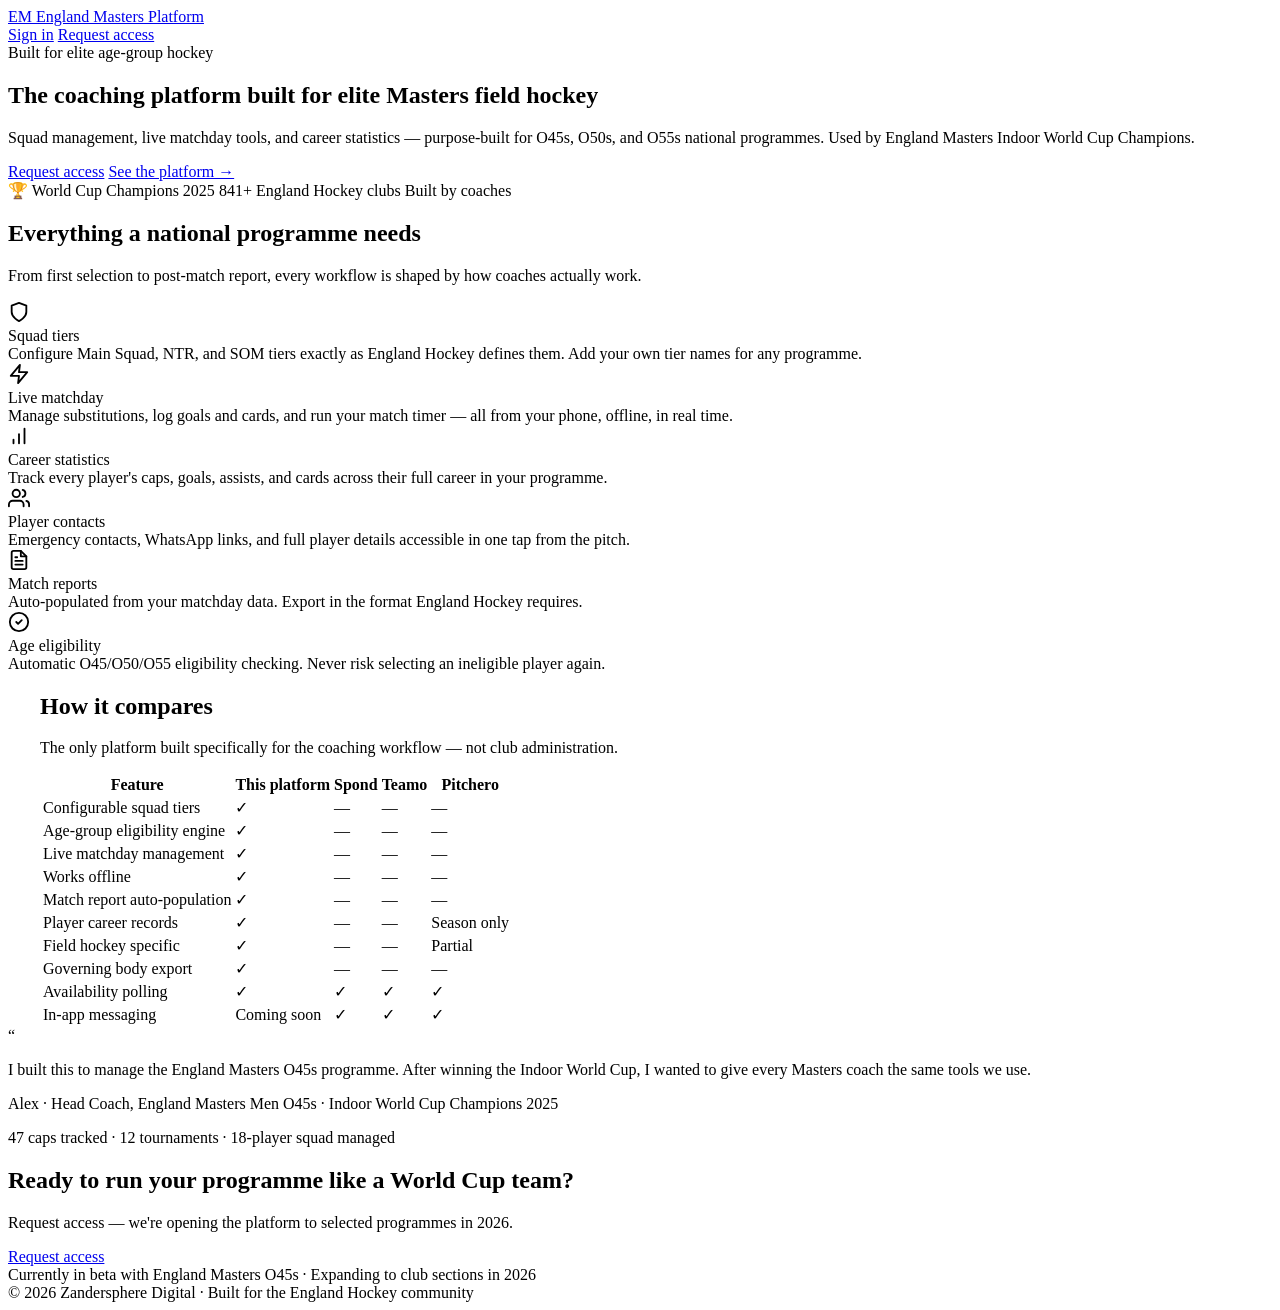
==== commit a6642ea6: "Create index.html" ====
--- a/index.html
+++ b/index.html
@@ -2,1240 +2,166 @@
 <html lang="en">
 <head>
 <meta charset="UTF-8">
-<meta name="viewport" content="width=device-width, initial-scale=1.0, user-scalable=no">
-<meta name="apple-mobile-web-app-capable" content="yes">
-<meta name="apple-mobile-web-app-status-bar-style" content="black-translucent">
-<title>England Hockey — O45M Scouting 2026</title>
-<link rel="icon" type="image/png" sizes="32x32" href="[data-uri]">
-<link rel="apple-touch-icon" href="[data-uri]">
-<style>
-@import url('https://fonts.googleapis.com/css2?family=Barlow+Condensed:wght@400;600;700;800;900&family=Barlow:wght@300;400;500;600&display=swap');
-:root{
-  --red:#C8102E;--red-dark:#9a0c22;
-  --white:#fff;--light:#eeeeee;--border:#e0e0e0;
-  --muted:#888;--dark:#1a1a1a;--sidebar:#1c1c1c;
-  --green:#1a7a3c;--amber:#b85c00;--reject:#9a0c22;
-  --shadow:0 2px 8px rgba(0,0,0,0.09);--shadow-lg:0 6px 20px rgba(0,0,0,0.14);
-  --touch:48px;
-}
-*{box-sizing:border-box;margin:0;padding:0;-webkit-tap-highlight-color:transparent;}
-html,body{height:100%;overflow:hidden;}
-body{font-family:'Barlow',sans-serif;background:var(--light);color:var(--dark);}
-
-/* SYNC BAR */
-#syncBar{position:fixed;top:0;left:0;right:0;height:3px;z-index:1000;transition:background 0.3s;}
-#syncBar.syncing{background:var(--amber);}
-#syncBar.error{background:var(--red);}
-
-/* HEADER */
-header{background:var(--red);height:56px;display:flex;align-items:center;padding:0 14px;gap:10px;position:fixed;top:0;left:0;right:0;z-index:300;box-shadow:0 2px 10px rgba(200,16,46,0.4);}
-.logo-img{height:44px;width:auto;flex-shrink:0;background:white;border-radius:6px;padding:3px 6px;}
-.hdr-title{font-family:'Barlow Condensed',sans-serif;font-weight:900;font-size:15px;letter-spacing:0.05em;text-transform:uppercase;color:white;line-height:1.15;}
-.hdr-title small{font-size:9px;font-weight:400;letter-spacing:0.08em;display:block;opacity:0.8;}
-.hdr-right{margin-left:auto;display:flex;align-items:center;gap:7px;}
-.stat-chip{background:rgba(255,255,255,0.15);border:1px solid rgba(255,255,255,0.2);border-radius:16px;padding:3px 9px;font-size:11px;font-weight:700;color:white;white-space:nowrap;}
-.sync-dot{width:7px;height:7px;border-radius:50%;background:rgba(255,255,255,0.4);transition:background 0.3s;display:inline-block;margin-right:4px;}
-.sync-dot.live{background:#4cff91;box-shadow:0 0 5px #4cff91;}
-.sync-dot.syncing{background:var(--amber);animation:pulse 1s infinite;}
-.sync-dot.error{background:#ff6b6b;}
-@keyframes pulse{0%,100%{opacity:1;}50%{opacity:0.3;}}
-.menu-btn{background:rgba(255,255,255,0.15);border:none;border-radius:8px;width:36px;height:36px;display:flex;align-items:center;justify-content:center;cursor:pointer;flex-shrink:0;}
-.menu-btn svg{width:18px;height:18px;fill:white;}
-
-/* LAYOUT */
-.app{display:flex;height:100dvh;padding-top:56px;}
-
-/* SIDEBAR */
-.sidebar{width:210px;min-width:210px;background:var(--sidebar);overflow-y:auto;padding:10px 0 30px;position:fixed;left:0;top:56px;bottom:0;z-index:200;transform:translateX(-100%);transition:transform 0.25s ease;-webkit-overflow-scrolling:touch;}
-.sidebar.open{transform:translateX(0);}
-@media(min-width:900px){.sidebar{transform:translateX(0);position:relative;top:auto;bottom:auto;flex-shrink:0;}.menu-btn{display:none;}.sidebar-overlay{display:none!important;}}
-.sidebar-overlay{display:none;position:fixed;inset:0;background:rgba(0,0,0,0.4);z-index:199;}
-.sidebar-overlay.show{display:block;}
-.sb-search{padding:8px 10px;}
-.sb-input{width:100%;background:rgba(255,255,255,0.08);border:1px solid rgba(255,255,255,0.12);border-radius:8px;padding:9px 11px;color:white;font-size:13px;font-family:'Barlow',sans-serif;outline:none;-webkit-appearance:none;}
-.sb-input::placeholder{color:rgba(255,255,255,0.3);}
-.sb-input:focus{border-color:var(--red);}
-.sb-label{font-size:9px;font-weight:800;letter-spacing:0.14em;text-transform:uppercase;color:rgba(255,255,255,0.3);padding:8px 10px 4px;display:block;}
-.sb-btn{display:flex;justify-content:space-between;align-items:center;width:100%;min-height:44px;padding:0 10px;background:transparent;border:none;color:rgba(255,255,255,0.55);font-size:12px;font-weight:500;font-family:'Barlow',sans-serif;text-align:left;cursor:pointer;border-left:3px solid transparent;transition:all 0.12s;}
-.sb-btn:hover,.sb-btn:active{color:white;background:rgba(255,255,255,0.06);}
-.sb-btn.active{color:white;background:rgba(200,16,46,0.2);border-left-color:var(--red);}
-.sb-count{font-size:10px;font-weight:700;background:rgba(255,255,255,0.1);border-radius:10px;padding:1px 7px;min-width:22px;text-align:center;}
-.sb-btn.active .sb-count{background:rgba(200,16,46,0.4);}
-.area-dot{width:8px;height:8px;border-radius:50%;display:inline-block;margin-right:7px;flex-shrink:0;}
-.sb-div{height:1px;background:rgba(255,255,255,0.07);margin:6px 10px;}
-.sq-legend{padding:4px 10px 8px;display:flex;flex-direction:column;gap:5px;}
-.sq-leg-row{display:flex;align-items:center;gap:7px;font-size:11px;color:rgba(255,255,255,0.4);}
-.sq-dot{width:8px;height:8px;border-radius:2px;flex-shrink:0;}
-
-/* Add Player button in sidebar */
-.sb-add-btn{display:flex;align-items:center;gap:8px;width:calc(100% - 20px);margin:8px 10px 4px;min-height:40px;background:rgba(200,16,46,0.3);border:1px solid rgba(200,16,46,0.5);border-radius:8px;color:white;font-family:'Barlow Condensed',sans-serif;font-size:13px;font-weight:800;letter-spacing:0.07em;text-transform:uppercase;cursor:pointer;justify-content:center;transition:all 0.15s;}
-.sb-add-btn:hover,.sb-add-btn:active{background:rgba(200,16,46,0.5);}
-.sb-hidden-btn{display:flex;align-items:center;justify-content:center;gap:6px;width:calc(100% - 20px);margin:0 10px 8px;min-height:34px;background:transparent;border:1px solid rgba(255,255,255,0.12);border-radius:8px;color:rgba(255,255,255,0.4);font-family:'Barlow Condensed',sans-serif;font-size:11px;font-weight:700;letter-spacing:0.06em;text-transform:uppercase;cursor:pointer;transition:all 0.15s;}
-.sb-hidden-btn.active{background:rgba(255,165,0,0.15);border-color:rgba(255,165,0,0.4);color:#ffb347;}
-.sb-hidden-btn:hover{color:white;border-color:rgba(255,255,255,0.25);}
-/* Absent/hidden player card */
-.player-card.absent-card{opacity:0.6;border:2px dashed #ffb347;}
-.restore-btn{width:100%;min-height:36px;border-radius:7px;border:1.5px solid #ffb347;color:#b85c00;background:#fff9f0;font-family:'Barlow Condensed',sans-serif;font-size:12px;font-weight:800;letter-spacing:0.07em;text-transform:uppercase;cursor:pointer;margin-top:8px;transition:all 0.15s;}
-.restore-btn:active{background:#ffb347;color:white;}
-
-/* MAIN */
-.main{flex:1;display:flex;flex-direction:column;min-width:0;overflow:hidden;}
-.view-nav{background:white;border-bottom:1px solid var(--border);display:flex;overflow-x:auto;padding:0 10px;position:sticky;top:0;z-index:100;scrollbar-width:none;}
-.view-nav::-webkit-scrollbar{display:none;}
-.view-tab{background:transparent;border:none;border-bottom:3px solid transparent;padding:0 13px;height:44px;font-family:'Barlow Condensed',sans-serif;font-size:13px;font-weight:800;letter-spacing:0.07em;text-transform:uppercase;color:var(--muted);cursor:pointer;white-space:nowrap;flex-shrink:0;margin-bottom:-1px;transition:color 0.15s;}
-.view-tab.active{color:var(--red);border-bottom-color:var(--red);}
-.view-content{flex:1;overflow-y:auto;overflow-x:hidden;padding:14px;-webkit-overflow-scrolling:touch;}
-
-/* GRID */
-#gridView{display:grid;grid-template-columns:repeat(auto-fill,minmax(275px,1fr));gap:12px;}
-@media(max-width:600px){#gridView{grid-template-columns:1fr;}}
-#listView{display:none;flex-direction:column;gap:4px;}
-#scheduleView,#summaryView{display:none;}
-
-/* PLAYER CARD */
-.player-card{background:white;border-radius:12px;border:1px solid var(--border);overflow:hidden;box-shadow:var(--shadow);transition:box-shadow 0.2s;}
-.card-strip{height:5px;}
-.card-body{padding:12px 13px 11px;}
-
-/* Photo row */
-.card-photo-row{display:flex;align-items:flex-start;gap:11px;margin-bottom:9px;}
-.card-photo-wrap{position:relative;flex-shrink:0;width:64px;height:64px;}
-.card-photo{width:64px;height:64px;border-radius:8px;object-fit:cover;border:2px solid var(--border);display:block;cursor:pointer;}
-.card-photo-placeholder{width:64px;height:64px;border-radius:8px;border:2px dashed var(--border);display:flex;flex-direction:column;align-items:center;justify-content:center;cursor:pointer;background:#fafafa;transition:all 0.15s;}
-.card-photo-placeholder:active{border-color:var(--red);background:#fff5f5;}
-.card-photo-placeholder svg{width:20px;height:20px;fill:#ccc;}
-.card-photo-placeholder span{font-size:8px;font-weight:700;color:#ccc;letter-spacing:0.06em;text-transform:uppercase;margin-top:2px;}
-.photo-uploading{position:absolute;inset:0;background:rgba(255,255,255,0.85);border-radius:8px;display:flex;align-items:center;justify-content:center;}
-.photo-spin{width:20px;height:20px;border:2px solid rgba(200,16,46,0.3);border-top-color:var(--red);border-radius:50%;animation:spin 0.8s linear infinite;}
-@keyframes spin{to{transform:rotate(360deg);}}
-.card-info{flex:1;min-width:0;}
-.card-top{display:flex;justify-content:space-between;align-items:flex-start;margin-bottom:5px;}
-.card-name{font-family:'Barlow Condensed',sans-serif;font-weight:800;font-size:16px;letter-spacing:0.02em;color:var(--dark);line-height:1.15;}
-.card-club{font-size:11px;color:var(--muted);margin-top:1px;}
-.card-num{font-family:'Barlow Condensed',sans-serif;font-weight:900;font-size:22px;color:#ddd;line-height:1;flex-shrink:0;}
-.card-tags{display:flex;flex-wrap:wrap;gap:3px;align-items:center;margin-top:5px;}
-
-/* Tags */
-.tag{display:inline-flex;align-items:center;padding:2px 7px;border-radius:4px;font-size:10px;font-weight:700;letter-spacing:0.07em;text-transform:uppercase;}
-.tag-area{color:white;}
-.tag-area.light{color:#1a1a1a;}
-.tag-gk{background:#fff3e0;color:#b85c00;}
-.tag-def{background:#e8f5e9;color:#2e7d32;}
-.tag-mid{background:#e3f2fd;color:#1565c0;}
-.tag-fwd{background:#fce4ec;color:#c62828;}
-.tag-cap{background:#fff8e1;color:#b8860b;}
-.sq-badge{padding:2px 6px;border-radius:4px;font-size:9px;font-weight:700;letter-spacing:0.07em;text-transform:uppercase;}
-.sq-badge.main{background:#e3f2fd;color:#1565c0;border:1px solid #90caf9;}
-.sq-badge.main-ntr{background:#f3f8ff;color:#5c8bcc;border:1px solid #c5d9f5;}
-.sq-badge.som{background:#f3e5f5;color:#7b1fa2;border:1px solid #ce93d8;}
-.sq-badge.som-ntr{background:#faf0fc;color:#9c5ab8;border:1px solid #e2c0ef;}
-.tag-custom{background:#f0fdf4;color:#15803d;border:1px solid #86efac;}
-
-/* Ratings */
-.ratings-grid{display:grid;grid-template-columns:1fr 1fr;gap:7px;margin-bottom:9px;}
-.rating-item label{display:block;font-size:9px;font-weight:700;letter-spacing:0.1em;text-transform:uppercase;color:var(--muted);margin-bottom:2px;}
-.stars{display:flex;gap:2px;}
-.star{width:22px;height:22px;cursor:pointer;flex-shrink:0;padding:2px;}
-.star svg{width:100%;height:100%;display:block;}
-
-/* Notes */
-.notes-field{width:100%;background:#f8f8f8;border:1px solid var(--border);border-radius:8px;padding:7px 9px;font-family:'Barlow',sans-serif;font-size:12px;line-height:1.5;color:var(--dark);resize:none;outline:none;min-height:50px;-webkit-appearance:none;}
-.notes-field:focus{border-color:var(--red);background:white;}
-.notes-field::placeholder{color:#ccc;}
-
-/* Decision buttons */
-.dec-row{display:flex;gap:5px;margin-top:8px;}
-.dec-btn{flex:1;min-height:38px;padding:0 4px;border-radius:7px;border:1.5px solid;font-family:'Barlow Condensed',sans-serif;font-size:11px;font-weight:800;letter-spacing:0.07em;text-transform:uppercase;cursor:pointer;background:transparent;transition:all 0.15s;}
-.dec-btn.recommend{border-color:#b2dfdb;color:var(--green);}
-.dec-btn.recommend.active{background:var(--green);border-color:var(--green);color:white;}
-.dec-btn.monitor{border-color:#ffe0b2;color:var(--amber);}
-.dec-btn.monitor.active{background:var(--amber);border-color:var(--amber);color:white;}
-.dec-btn.reject{border-color:#ffcdd2;color:var(--reject);}
-.dec-btn.reject.active{background:var(--reject);border-color:var(--reject);color:white;}
-
-/* Card actions row */
-.card-actions{display:flex;gap:5px;margin-top:6px;padding-top:6px;border-top:1px solid var(--border);}
-.card-act-btn{flex:1;min-height:30px;padding:0;border-radius:6px;border:1px solid var(--border);font-family:'Barlow Condensed',sans-serif;font-size:10px;font-weight:700;letter-spacing:0.06em;text-transform:uppercase;cursor:pointer;background:transparent;color:var(--muted);transition:all 0.15s;}
-.card-act-btn:active{background:var(--light);}
-.card-act-btn.absent-btn{color:#c0392b;border-color:#ffcdd2;}
-.card-act-btn.absent-btn:active{background:#fff5f5;}
-.card-act-btn.edit-btn{color:#1565c0;border-color:#c5d9f5;}
-
-/* Card sync bar */
-.card-sync{height:2px;background:transparent;transition:background 0.3s;}
-.card-sync.saving{background:var(--amber);}
-.card-sync.saved{background:var(--green);}
-
-/* LIST VIEW */
-.list-hdr,.list-row{display:grid;grid-template-columns:44px 36px 1fr 80px 70px 90px 120px;gap:8px;align-items:center;padding:8px 11px;border-radius:8px;}
-@media(max-width:750px){.list-hdr,.list-row{grid-template-columns:40px 30px 1fr 65px 100px;}.list-hide{display:none;}}
-.list-hdr{background:white;border:1px solid var(--border);font-size:9px;font-weight:800;letter-spacing:0.1em;text-transform:uppercase;color:var(--muted);position:sticky;top:0;z-index:10;}
-.list-row{background:white;border:1px solid var(--border);border-left:4px solid var(--lc,var(--border));transition:border-color 0.12s;}
-.list-row.recommended{border-left-color:var(--green)!important;}
-.list-row.monitor{border-left-color:var(--amber)!important;}
-.list-row.not-selected{border-left-color:var(--reject)!important;}
-.list-thumb{width:36px;height:36px;border-radius:6px;object-fit:cover;border:1px solid var(--border);cursor:pointer;flex-shrink:0;}
-.list-thumb-placeholder{width:36px;height:36px;border-radius:6px;background:#f5f5f5;border:1px dashed var(--border);display:flex;align-items:center;justify-content:center;cursor:pointer;font-size:15px;flex-shrink:0;}
-.list-name{font-family:'Barlow Condensed',sans-serif;font-weight:800;font-size:13px;}
-.mini-stars{display:flex;gap:1px;font-size:12px;}
-.ldec-row{display:flex;gap:3px;}
-.ldec{min-height:30px;padding:0 6px;border-radius:4px;border:1px solid;font-size:10px;font-weight:700;font-family:'Barlow Condensed',sans-serif;letter-spacing:0.06em;text-transform:uppercase;cursor:pointer;background:transparent;transition:all 0.12s;}
-.ldec.recommend{border-color:#b2dfdb;color:var(--green);}
-.ldec.recommend.active{background:var(--green);border-color:var(--green);color:white;}
-.ldec.monitor{border-color:#ffe0b2;color:var(--amber);}
-.ldec.monitor.active{background:var(--amber);border-color:var(--amber);color:white;}
-.ldec.reject{border-color:#ffcdd2;color:var(--reject);}
-.ldec.reject.active{background:var(--reject);border-color:var(--reject);color:white;}
-
-/* SCHEDULE */
-.sched-day{margin-bottom:22px;}
-.sched-hdr{font-family:'Barlow Condensed',sans-serif;font-size:20px;font-weight:900;letter-spacing:0.05em;text-transform:uppercase;color:var(--red);margin-bottom:10px;padding-bottom:6px;border-bottom:3px solid var(--red);display:flex;align-items:center;gap:12px;}
-.sched-hdr span{font-size:12px;font-weight:400;color:var(--muted);text-transform:none;letter-spacing:0;}
-.sched-grid{display:grid;grid-template-columns:1fr 1fr;gap:7px;}
-@media(max-width:600px){.sched-grid{grid-template-columns:1fr;}}
-.pitch-lbl{font-size:9px;font-weight:800;letter-spacing:0.12em;text-transform:uppercase;color:var(--muted);padding:3px 10px;background:var(--light);border-radius:4px;text-align:center;}
-.fixture{background:white;border:1px solid var(--border);border-radius:10px;padding:9px 11px;display:flex;align-items:center;gap:9px;cursor:pointer;box-shadow:var(--shadow);min-height:var(--touch);}
-.fixture.active-game{border-color:var(--red);background:#fff5f5;}
-.fix-time{font-family:'Barlow Condensed',sans-serif;font-weight:800;font-size:14px;color:var(--red);min-width:38px;}
-.fix-teams{flex:1;min-width:0;}
-.fix-match{display:flex;align-items:center;gap:7px;}
-.fix-team{font-family:'Barlow Condensed',sans-serif;font-weight:800;font-size:12px;display:flex;align-items:center;gap:4px;}
-.fix-vs{font-size:9px;font-weight:700;color:var(--muted);}
-.kit-sw{width:11px;height:11px;border-radius:2px;border:1px solid rgba(0,0,0,0.1);flex-shrink:0;}
-.fix-pitch{font-size:9px;color:var(--muted);font-weight:600;text-transform:uppercase;margin-top:1px;}
-.fix-btn{font-family:'Barlow Condensed',sans-serif;font-size:10px;font-weight:800;letter-spacing:0.06em;text-transform:uppercase;min-height:34px;padding:0 10px;border-radius:6px;border:1.5px solid var(--red);color:var(--red);background:transparent;cursor:pointer;transition:all 0.15s;white-space:nowrap;flex-shrink:0;}
-.fix-btn.active-btn,.fixture.active-game .fix-btn{background:var(--red);color:white;}
-.fix-banner{background:var(--red);color:white;padding:9px 13px;display:flex;align-items:center;flex-wrap:wrap;gap:8px;border-radius:10px;margin-bottom:13px;font-family:'Barlow Condensed',sans-serif;font-size:13px;font-weight:700;}
-.fix-clear{background:rgba(255,255,255,0.2);border:none;color:white;border-radius:5px;padding:4px 11px;cursor:pointer;font-family:'Barlow Condensed',sans-serif;font-size:11px;font-weight:700;min-height:30px;}
-
-/* SUMMARY */
-.sum-stats{display:grid;grid-template-columns:repeat(4,1fr);gap:10px;margin-bottom:18px;}
-@media(max-width:600px){.sum-stats{grid-template-columns:repeat(2,1fr);}}
-.sum-stat{background:white;border:1px solid var(--border);border-radius:10px;padding:14px;text-align:center;box-shadow:var(--shadow);}
-.sum-num{font-family:'Barlow Condensed',sans-serif;font-size:38px;font-weight:900;line-height:1;margin-bottom:3px;}
-.sum-lbl{font-size:10px;font-weight:700;letter-spacing:0.1em;text-transform:uppercase;color:var(--muted);}
-.sum-stat.rec .sum-num{color:var(--green);}
-.sum-stat.mon .sum-num{color:var(--amber);}
-.sum-stat.rej .sum-num{color:var(--reject);}
-.sum-stat.tot .sum-num{color:var(--red);}
-.sum-sec-hdr{font-family:'Barlow Condensed',sans-serif;font-size:14px;font-weight:900;letter-spacing:0.06em;text-transform:uppercase;display:flex;align-items:center;gap:10px;margin:16px 0 8px;color:var(--dark);}
-.sum-sec-hdr::after{content:'';flex:1;height:2px;background:var(--border);}
-.sum-sec-hdr.rh::after{background:var(--green);}
-.sum-sec-hdr.mh::after{background:var(--amber);}
-.sum-rows{display:flex;flex-direction:column;gap:5px;}
-.sum-row{background:white;border:1px solid var(--border);border-radius:8px;padding:9px 11px;display:grid;grid-template-columns:40px 160px 100px 60px 50px 1fr;gap:10px;align-items:center;box-shadow:var(--shadow);}
-@media(max-width:700px){.sum-row{grid-template-columns:40px 1fr 60px 40px;}.sum-hide{display:none;}}
-.sum-row.rec{border-left:4px solid var(--green);}
-.sum-row.mon{border-left:4px solid var(--amber);}
-.sum-thumb{width:36px;height:36px;border-radius:6px;object-fit:cover;border:1px solid var(--border);cursor:pointer;}
-.sum-thumb-ph{width:36px;height:36px;border-radius:6px;background:#f5f5f5;border:1px solid var(--border);display:flex;align-items:center;justify-content:center;font-size:14px;}
-.sum-row-name{font-family:'Barlow Condensed',sans-serif;font-weight:800;font-size:13px;}
-.sum-score{font-family:'Barlow Condensed',sans-serif;font-weight:900;font-size:18px;}
-.sum-score.hi{color:var(--green);}
-.sum-score.mid{color:var(--amber);}
-.sum-notes{font-size:11px;color:var(--muted);font-style:italic;white-space:nowrap;overflow:hidden;text-overflow:ellipsis;}
-.export-btn{background:var(--red);color:white;border:none;border-radius:8px;padding:11px 26px;font-family:'Barlow Condensed',sans-serif;font-size:13px;font-weight:900;letter-spacing:0.08em;text-transform:uppercase;cursor:pointer;margin-top:16px;min-height:var(--touch);}
-
-/* LIGHTBOX */
-#lightbox{position:fixed;inset:0;background:rgba(0,0,0,0.93);z-index:900;display:none;flex-direction:column;align-items:center;justify-content:center;padding:20px;}
-#lightbox.show{display:flex;}
-#lightboxImg{max-width:100%;max-height:72vh;border-radius:12px;object-fit:contain;box-shadow:0 8px 40px rgba(0,0,0,0.6);}
-#lightboxName{font-family:'Barlow Condensed',sans-serif;font-weight:800;font-size:22px;color:white;margin-top:14px;text-align:center;}
-#lightboxSub{font-size:13px;color:rgba(255,255,255,0.6);margin-top:3px;text-align:center;}
-#lightboxClose{position:absolute;top:16px;right:16px;background:rgba(255,255,255,0.15);border:none;color:white;width:40px;height:40px;border-radius:50%;font-size:20px;cursor:pointer;display:flex;align-items:center;justify-content:center;}
-#lightboxChange{margin-top:14px;background:rgba(255,255,255,0.15);border:1px solid rgba(255,255,255,0.3);color:white;border-radius:8px;padding:8px 20px;font-family:'Barlow Condensed',sans-serif;font-size:13px;font-weight:700;letter-spacing:0.07em;text-transform:uppercase;cursor:pointer;min-height:40px;}
-
-/* MODAL — Add/Edit Player */
-.modal-overlay{position:fixed;inset:0;background:rgba(0,0,0,0.5);z-index:800;display:none;align-items:center;justify-content:center;padding:20px;}
-.modal-overlay.show{display:flex;}
-.modal{background:white;border-radius:14px;padding:20px;width:100%;max-width:420px;box-shadow:0 20px 60px rgba(0,0,0,0.3);max-height:90vh;overflow-y:auto;}
-.modal-title{font-family:'Barlow Condensed',sans-serif;font-weight:900;font-size:20px;letter-spacing:0.05em;text-transform:uppercase;color:var(--dark);margin-bottom:16px;display:flex;align-items:center;justify-content:space-between;}
-.modal-close{background:var(--light);border:none;border-radius:50%;width:32px;height:32px;cursor:pointer;font-size:16px;display:flex;align-items:center;justify-content:center;color:var(--muted);}
-.form-group{margin-bottom:13px;}
-.form-group label{display:block;font-size:10px;font-weight:700;letter-spacing:0.1em;text-transform:uppercase;color:var(--muted);margin-bottom:5px;}
-.form-input,.form-select{width:100%;border:1.5px solid var(--border);border-radius:8px;padding:10px 12px;font-family:'Barlow',sans-serif;font-size:14px;color:var(--dark);outline:none;background:white;-webkit-appearance:none;transition:border-color 0.15s;}
-.form-input:focus,.form-select:focus{border-color:var(--red);}
-.form-select{background-image:url("data:image/svg+xml,%3Csvg xmlns='http://www.w3.org/2000/svg' viewBox='0 0 24 24'%3E%3Cpath d='M7 10l5 5 5-5z' fill='%23888'/%3E%3C/svg%3E");background-repeat:no-repeat;background-position:right 10px center;background-size:20px;padding-right:36px;}
-.modal-actions{display:flex;gap:8px;margin-top:16px;}
-.modal-btn{flex:1;min-height:44px;border-radius:8px;border:none;font-family:'Barlow Condensed',sans-serif;font-size:14px;font-weight:800;letter-spacing:0.07em;text-transform:uppercase;cursor:pointer;transition:all 0.15s;}
-.modal-btn.primary{background:var(--red);color:white;}
-.modal-btn.primary:active{background:var(--red-dark);}
-.modal-btn.secondary{background:var(--light);color:var(--dark);}
-.modal-btn.danger{background:#fff0f0;color:var(--reject);border:1.5px solid #ffcdd2;}
-
-/* EMPTY */
-.empty{text-align:center;padding:50px 20px;color:var(--muted);}
-.empty h3{font-family:'Barlow Condensed',sans-serif;font-size:20px;color:var(--dark);margin-bottom:6px;}
-
-/* LOADING */
-#loadingOverlay{position:fixed;inset:0;background:var(--red);display:flex;flex-direction:column;align-items:center;justify-content:center;z-index:9999;transition:opacity 0.4s;}
-#loadingOverlay img{height:76px;filter:brightness(0) invert(1);margin-bottom:18px;}
-#loadingOverlay p{color:white;font-family:'Barlow Condensed',sans-serif;font-size:17px;font-weight:700;letter-spacing:0.1em;text-transform:uppercase;opacity:0.9;}
-#loadingOverlay .spin{width:26px;height:26px;border:2px solid rgba(255,255,255,0.3);border-top-color:white;border-radius:50%;animation:spin 0.8s linear infinite;margin-top:14px;}
-
-::-webkit-scrollbar{width:4px;height:4px;}
-::-webkit-scrollbar-thumb{background:rgba(200,16,46,0.25);border-radius:2px;}
-</style>
+<meta name="viewport" content="width=device-width, initial-scale=1.0">
+<meta name="description" content="The coaching platform built for elite Masters field hockey — squad management, live matchday tools, career statistics.">
+<title>England Masters Platform — Built for elite age-group hockey</title>
+<link rel="stylesheet" href="styles.css">
+<link rel="stylesheet" href="index.css">
 </head>
 <body>
 
-<div id="syncBar"></div>
+<!-- Marketing nav -->
+<nav class="marketing-nav" aria-label="Site navigation">
+  <a class="mn-brand" href="index.html">
+    <span class="nav-badge">EM</span>
+    <span>England Masters Platform</span>
+  </a>
+  <div class="mn-actions">
+    <a class="text-link" href="login.html">Sign in</a>
+    <a class="btn btn-primary" href="login.html">Request access</a>
+  </div>
+</nav>
 
-<div id="loadingOverlay">
-  <img src="[data-uri]" alt="England Hockey Masters">
-  <p>Loading Scouting System</p>
-  <div class="spin"></div>
-</div>
-
-<!-- Lightbox -->
-<div id="lightbox">
-  <button id="lightboxClose" onclick="closeLightbox()">✕</button>
-  <img id="lightboxImg" src="" alt="">
-  <div id="lightboxName"></div>
-  <div id="lightboxSub"></div>
-  <button id="lightboxChange" onclick="changePhotoFromLightbox()">📷 Change Photo</button>
-</div>
-
-<!-- Add/Edit Player Modal -->
-<div class="modal-overlay" id="playerModal">
-  <div class="modal">
-    <div class="modal-title">
-      <span id="modalTitle">Add Player</span>
-      <button class="modal-close" onclick="closeModal()">✕</button>
+<!-- HERO -->
+<section class="hero">
+  <div class="hero-inner">
+    <div class="hero-eyebrow">Built for elite age-group hockey</div>
+    <h1>The coaching platform built for elite Masters field hockey</h1>
+    <p class="hero-sub">
+      Squad management, live matchday tools, and career statistics — purpose-built for O45s, O50s, and O55s
+      national programmes. Used by England Masters Indoor World Cup Champions.
+    </p>
+    <div class="hero-ctas">
+      <a class="btn btn-light" href="login.html">Request access</a>
+      <a class="btn btn-outline" href="dashboard.html">See the platform →</a>
     </div>
-    <div class="form-group">
-      <label>Full Name</label>
-      <input class="form-input" id="fName" type="text" placeholder="e.g. John Smith" autocorrect="off">
-    </div>
-    <div class="form-group">
-      <label>Area</label>
-      <select class="form-select" id="fArea">
-        <option value="East">East</option>
-        <option value="London">London</option>
-        <option value="Midlands">Midlands</option>
-        <option value="North West">North West</option>
-        <option value="South East">South East</option>
-        <option value="South Central">South Central</option>
-        <option value="West">West</option>
-        <option value="Yorkshire & NE">Yorkshire & NE</option>
-      </select>
-    </div>
-    <div class="form-group">
-      <label>Club</label>
-      <input class="form-input" id="fClub" type="text" placeholder="e.g. Blueharts HC" autocorrect="off">
-    </div>
-    <div class="form-group">
-      <label>Position</label>
-      <select class="form-select" id="fPosition">
-        <option value="GK">GK — Goalkeeper</option>
-        <option value="Defender">Defender</option>
-        <option value="Midfielder">Midfielder</option>
-        <option value="Forward">Forward</option>
-      </select>
-    </div>
-    <div class="form-group">
-      <label>Shirt Number</label>
-      <input class="form-input" id="fShirt" type="text" placeholder="e.g. 7" inputmode="numeric">
-    </div>
-    <div class="form-group">
-      <label>Squad Status (optional)</label>
-      <select class="form-select" id="fSquad">
-        <option value="">None</option>
-        <option value="main">Main Squad</option>
-        <option value="main-ntr">Main NTR</option>
-        <option value="som">SOM</option>
-        <option value="som-ntr">SOM NTR</option>
-      </select>
-    </div>
-    <div class="modal-actions">
-      <button class="modal-btn secondary" onclick="closeModal()">Cancel</button>
-      <button class="modal-btn danger" id="modalDeleteBtn" onclick="deletePlayer()" style="display:none">Remove</button>
-      <button class="modal-btn primary" id="modalSaveBtn" onclick="savePlayer()">Add Player</button>
+    <div class="hero-badges">
+      <span>🏆 World Cup Champions 2025</span>
+      <span>841+ England Hockey clubs</span>
+      <span>Built by coaches</span>
     </div>
   </div>
-</div>
+</section>
 
-<header>
-  <button class="menu-btn" onclick="toggleSidebar()">
-    <svg viewBox="0 0 24 24"><rect y="4" width="24" height="2" rx="1"/><rect y="11" width="24" height="2" rx="1"/><rect y="18" width="24" height="2" rx="1"/></svg>
-  </button>
-  <img class="logo-img" src="[data-uri]" alt="">
-  <div>
-    <div class="hdr-title">O45M Scouting<small>Area Champs · 16–17 May 2026</small></div>
+<!-- FEATURES -->
+<section class="section" id="features">
+  <h2>Everything a national programme needs</h2>
+  <p class="subhead">From first selection to post-match report, every workflow is shaped by how coaches actually work.</p>
+
+  <div class="feature-grid">
+
+    <article class="feature-card">
+      <div class="feature-icon">
+        <svg width="22" height="22" viewBox="0 0 24 24" fill="none" stroke="currentColor" stroke-width="2" stroke-linecap="round" stroke-linejoin="round"><path d="M12 22s8-4 8-10V5l-8-3-8 3v7c0 6 8 10 8 10z"/></svg>
+      </div>
+      <div class="feature-title">Squad tiers</div>
+      <div class="feature-desc">Configure Main Squad, NTR, and SOM tiers exactly as England Hockey defines them. Add your own tier names for any programme.</div>
+    </article>
+
+    <article class="feature-card">
+      <div class="feature-icon">
+        <svg width="22" height="22" viewBox="0 0 24 24" fill="none" stroke="currentColor" stroke-width="2" stroke-linecap="round" stroke-linejoin="round"><polygon points="13 2 3 14 12 14 11 22 21 10 12 10 13 2"/></svg>
+      </div>
+      <div class="feature-title">Live matchday</div>
+      <div class="feature-desc">Manage substitutions, log goals and cards, and run your match timer — all from your phone, offline, in real time.</div>
+    </article>
+
+    <article class="feature-card">
+      <div class="feature-icon">
+        <svg width="22" height="22" viewBox="0 0 24 24" fill="none" stroke="currentColor" stroke-width="2" stroke-linecap="round" stroke-linejoin="round"><line x1="12" y1="20" x2="12" y2="10"/><line x1="18" y1="20" x2="18" y2="4"/><line x1="6" y1="20" x2="6" y2="16"/></svg>
+      </div>
+      <div class="feature-title">Career statistics</div>
+      <div class="feature-desc">Track every player's caps, goals, assists, and cards across their full career in your programme.</div>
+    </article>
+
+    <article class="feature-card">
+      <div class="feature-icon">
+        <svg width="22" height="22" viewBox="0 0 24 24" fill="none" stroke="currentColor" stroke-width="2" stroke-linecap="round" stroke-linejoin="round"><path d="M17 21v-2a4 4 0 0 0-4-4H5a4 4 0 0 0-4 4v2"/><circle cx="9" cy="7" r="4"/><path d="M23 21v-2a4 4 0 0 0-3-3.87"/><path d="M16 3.13a4 4 0 0 1 0 7.75"/></svg>
+      </div>
+      <div class="feature-title">Player contacts</div>
+      <div class="feature-desc">Emergency contacts, WhatsApp links, and full player details accessible in one tap from the pitch.</div>
+    </article>
+
+    <article class="feature-card">
+      <div class="feature-icon">
+        <svg width="22" height="22" viewBox="0 0 24 24" fill="none" stroke="currentColor" stroke-width="2" stroke-linecap="round" stroke-linejoin="round"><path d="M14 2H6a2 2 0 0 0-2 2v16a2 2 0 0 0 2 2h12a2 2 0 0 0 2-2V8z"/><polyline points="14 2 14 8 20 8"/><line x1="16" y1="13" x2="8" y2="13"/><line x1="16" y1="17" x2="8" y2="17"/><polyline points="10 9 9 9 8 9"/></svg>
+      </div>
+      <div class="feature-title">Match reports</div>
+      <div class="feature-desc">Auto-populated from your matchday data. Export in the format England Hockey requires.</div>
+    </article>
+
+    <article class="feature-card">
+      <div class="feature-icon">
+        <svg width="22" height="22" viewBox="0 0 24 24" fill="none" stroke="currentColor" stroke-width="2" stroke-linecap="round" stroke-linejoin="round"><circle cx="12" cy="12" r="10"/><polyline points="9 12 11 14 15 10"/></svg>
+      </div>
+      <div class="feature-title">Age eligibility</div>
+      <div class="feature-desc">Automatic O45/O50/O55 eligibility checking. Never risk selecting an ineligible player again.</div>
+    </article>
+
   </div>
-  <div class="hdr-right">
-    <div class="stat-chip"><span class="sync-dot" id="syncDot"></span><span id="syncLabel">…</span></div>
-    <div class="stat-chip">🟢 <span id="recCount">0</span></div>
-    <div class="stat-chip">🟡 <span id="monCount">0</span></div>
-  </div>
-</header>
+</section>
 
-<div class="sidebar-overlay" id="sidebarOverlay" onclick="toggleSidebar()"></div>
+<!-- COMPARISON -->
+<section class="section" id="compare" style="background: var(--surface); max-width:none;">
+  <div style="max-width:1200px;margin:0 auto;">
+    <h2>How it compares</h2>
+    <p class="subhead">The only platform built specifically for the coaching workflow — not club administration.</p>
 
-<div class="app">
-  <div class="sidebar" id="sidebar">
-    <div class="sb-search"><input class="sb-input" type="search" id="searchInput" placeholder="Search player or club…" autocorrect="off" autocapitalize="off"></div>
-
-    <button class="sb-add-btn" onclick="openAddModal()">＋ Add Player</button>
-    <button class="sb-hidden-btn" id="showHiddenBtn" onclick="toggleShowHidden()">👁 Show Hidden (<span id="hiddenCount">0</span>)</button>
-
-    <span class="sb-label">Area</span>
-    <button class="sb-btn active" data-area="ALL" onclick="setArea('ALL')">All Areas <span class="sb-count" id="cnt-ALL">0</span></button>
-    <button class="sb-btn" data-area="East" onclick="setArea('East')"><span class="area-dot" style="background:#f5c800;border:1px solid rgba(255,255,255,0.15)"></span>East</button>
-    <button class="sb-btn" data-area="London" onclick="setArea('London')"><span class="area-dot" style="background:#C8102E"></span>London</button>
-    <button class="sb-btn" data-area="Midlands" onclick="setArea('Midlands')"><span class="area-dot" style="background:#6a0dad"></span>Midlands</button>
-    <button class="sb-btn" data-area="North West" onclick="setArea('North West')"><span class="area-dot" style="background:#1565c0"></span>North West</button>
-    <button class="sb-btn" data-area="South East" onclick="setArea('South East')"><span class="area-dot" style="background:#e86500"></span>South East</button>
-    <button class="sb-btn" data-area="South Central" onclick="setArea('South Central')"><span class="area-dot" style="background:#1a7a3c"></span>South Central</button>
-    <button class="sb-btn" data-area="West" onclick="setArea('West')"><span class="area-dot" style="background:#6b1a3a"></span>West</button>
-    <button class="sb-btn" data-area="Yorkshire & NE" onclick="setArea('Yorkshire & NE')"><span class="area-dot" style="background:#5ba4cf"></span>Yorkshire & NE</button>
-
-    <div class="sb-div"></div>
-    <span class="sb-label">Decision</span>
-    <button class="sb-btn" data-dec="ALL_D" onclick="setDecFilter('ALL_D')">All <span class="sb-count" id="cnt-ALLD">0</span></button>
-    <button class="sb-btn" data-dec="recommended" onclick="setDecFilter('recommended')">✅ Trials <span class="sb-count" id="cnt-REC">0</span></button>
-    <button class="sb-btn" data-dec="monitor" onclick="setDecFilter('monitor')">⚡ Monitor <span class="sb-count" id="cnt-MON">0</span></button>
-    <button class="sb-btn" data-dec="not-selected" onclick="setDecFilter('not-selected')">✗ Passed <span class="sb-count" id="cnt-REJ">0</span></button>
-    <button class="sb-btn" data-dec="unseen" onclick="setDecFilter('unseen')">○ Unseen <span class="sb-count" id="cnt-UN">0</span></button>
-
-    <div class="sb-div"></div>
-    <span class="sb-label">Position</span>
-    <button class="sb-btn" data-pos="ALL_P" onclick="setPosFilter('ALL_P')">All</button>
-    <button class="sb-btn" data-pos="GK" onclick="setPosFilter('GK')">Goalkeeper</button>
-    <button class="sb-btn" data-pos="Defender" onclick="setPosFilter('Defender')">Defender</button>
-    <button class="sb-btn" data-pos="Midfielder" onclick="setPosFilter('Midfielder')">Midfielder</button>
-    <button class="sb-btn" data-pos="Forward" onclick="setPosFilter('Forward')">Forward</button>
-
-    <div class="sb-div"></div>
-    <span class="sb-label">Squad Status</span>
-    <button class="sb-btn active" data-squad="ALL_S" onclick="setSquadFilter('ALL_S')">All <span class="sb-count" id="cnt-SQ-ALL">0</span></button>
-    <button class="sb-btn" data-squad="main" onclick="setSquadFilter('main')">Main Squad <span class="sb-count" id="cnt-SQ-MAIN">0</span></button>
-    <button class="sb-btn" data-squad="main-ntr" onclick="setSquadFilter('main-ntr')">Main NTR <span class="sb-count" id="cnt-SQ-MAINNTR">0</span></button>
-    <button class="sb-btn" data-squad="som" onclick="setSquadFilter('som')">SOM <span class="sb-count" id="cnt-SQ-SOM">0</span></button>
-    <button class="sb-btn" data-squad="som-ntr" onclick="setSquadFilter('som-ntr')">SOM NTR <span class="sb-count" id="cnt-SQ-SOMNTR">0</span></button>
-    <button class="sb-btn" data-squad="none" onclick="setSquadFilter('none')">No Squad <span class="sb-count" id="cnt-SQ-NONE">0</span></button>
-
-    <div class="sb-div"></div>
-    <span class="sb-label">Squad Key</span>
-    <div class="sq-legend">
-      <div class="sq-leg-row"><div class="sq-dot" style="background:#1565c0"></div>Main Squad</div>
-      <div class="sq-leg-row"><div class="sq-dot" style="background:#5c8bcc"></div>Main NTR</div>
-      <div class="sq-leg-row"><div class="sq-dot" style="background:#7b1fa2"></div>SOM (B Squad)</div>
-      <div class="sq-leg-row"><div class="sq-dot" style="background:#9c5ab8"></div>SOM NTR</div>
+    <div class="comparison-wrap">
+      <table class="comparison-table">
+        <thead>
+          <tr>
+            <th>Feature</th>
+            <th class="our-col">This platform</th>
+            <th>Spond</th>
+            <th>Teamo</th>
+            <th>Pitchero</th>
+          </tr>
+        </thead>
+        <tbody>
+          <tr><td>Configurable squad tiers</td><td class="our-col yes">✓</td><td class="no">—</td><td class="no">—</td><td class="no">—</td></tr>
+          <tr><td>Age-group eligibility engine</td><td class="our-col yes">✓</td><td class="no">—</td><td class="no">—</td><td class="no">—</td></tr>
+          <tr><td>Live matchday management</td><td class="our-col yes">✓</td><td class="no">—</td><td class="no">—</td><td class="no">—</td></tr>
+          <tr><td>Works offline</td><td class="our-col yes">✓</td><td class="no">—</td><td class="no">—</td><td class="no">—</td></tr>
+          <tr><td>Match report auto-population</td><td class="our-col yes">✓</td><td class="no">—</td><td class="no">—</td><td class="no">—</td></tr>
+          <tr><td>Player career records</td><td class="our-col yes">✓</td><td class="no">—</td><td class="no">—</td><td>Season only</td></tr>
+          <tr><td>Field hockey specific</td><td class="our-col yes">✓</td><td class="no">—</td><td class="no">—</td><td>Partial</td></tr>
+          <tr><td>Governing body export</td><td class="our-col yes">✓</td><td class="no">—</td><td class="no">—</td><td class="no">—</td></tr>
+          <tr><td>Availability polling</td><td class="our-col yes">✓</td><td class="yes">✓</td><td class="yes">✓</td><td class="yes">✓</td></tr>
+          <tr><td>In-app messaging</td><td class="our-col">Coming soon</td><td class="yes">✓</td><td class="yes">✓</td><td class="yes">✓</td></tr>
+        </tbody>
+      </table>
     </div>
   </div>
+</section>
 
-  <div class="main">
-    <div class="view-nav">
-      <button class="view-tab active" onclick="setView('grid')">Grid</button>
-      <button class="view-tab" onclick="setView('list')">List</button>
-      <button class="view-tab" onclick="setView('schedule')">Schedule</button>
-      <button class="view-tab" onclick="setView('summary')">Summary</button>
-    </div>
-    <div class="view-content">
-      <div id="gridView"></div>
-      <div id="listView"></div>
-      <div id="scheduleView"></div>
-      <div id="summaryView"></div>
+<!-- QUOTE -->
+<section class="quote-section">
+  <div class="quote-inner">
+    <div class="quote-mark">“</div>
+    <p class="quote-text">
+      I built this to manage the England Masters O45s programme. After winning the Indoor World Cup,
+      I wanted to give every Masters coach the same tools we use.
+    </p>
+    <p class="quote-attr">Alex · Head Coach, England Masters Men O45s · Indoor World Cup Champions 2025</p>
+    <div class="quote-stats">
+      <span>47 caps tracked</span>
+      <span>·</span>
+      <span>12 tournaments</span>
+      <span>·</span>
+      <span>18-player squad managed</span>
     </div>
   </div>
-</div>
+</section>
 
-<script>
-// ── CONFIG ────────────────────────────────────────────────────────────────────
-const SB_URL='https://yunzbxjgndfdngneydhf.supabase.co';
-const SB_KEY='sb_publishable_a0WnjBJyvWkqNFALG7ZhGA_mMUVzD1C';
-const STORAGE_URL=`${SB_URL}/storage/v1/object/player-photos`;
-const STORAGE_PUBLIC=`${SB_URL}/storage/v1/object/public/player-photos`;
-const POLL_MS=5000;
+<!-- CTA -->
+<section class="cta-footer">
+  <h2>Ready to run your programme like a World Cup team?</h2>
+  <p class="cta-sub">Request access — we're opening the platform to selected programmes in 2026.</p>
+  <a class="btn btn-light" href="login.html">Request access</a>
+  <div class="cta-fine">Currently in beta with England Masters O45s · Expanding to club sections in 2026</div>
+  <div class="cta-legal">© 2026 Zandersphere Digital · Built for the England Hockey community</div>
+</section>
 
-const AC={'East':'#f5c800','London':'#C8102E','Midlands':'#6a0dad','North West':'#1565c0','South East':'#e86500','South Central':'#1a7a3c','West':'#6b1a3a','Yorkshire & NE':'#5ba4cf'};
-const LIGHT_KITS=['East','Yorkshire & NE'];
-const POSITIONS=['GK','Defender','Midfielder','Forward'];
-
-// ── SCHEDULE ──────────────────────────────────────────────────────────────────
-const SCHED={saturday:[
-  {time:'11:00',pitch:'Stirratt',home:'East',away:'Midlands'},
-  {time:'11:00',pitch:'BGS',home:'West',away:'South Central'},
-  {time:'12:00',pitch:'Stirratt',home:'South East',away:'Yorkshire & NE'},
-  {time:'12:00',pitch:'BGS',home:'North West',away:'London'},
-  {time:'12:50',pitch:'Stirratt',home:'North West',away:'South Central'},
-  {time:'12:50',pitch:'BGS',home:'West',away:'London'},
-  {time:'13:40',pitch:'Stirratt',home:'South East',away:'Midlands'},
-  {time:'13:40',pitch:'BGS',home:'East',away:'Yorkshire & NE'},
-  {time:'14:30',pitch:'Stirratt',home:'West',away:'Midlands'},
-  {time:'14:30',pitch:'BGS',home:'East',away:'South Central'},
-  {time:'15:20',pitch:'Stirratt',home:'North West',away:'Yorkshire & NE'},
-  {time:'15:20',pitch:'BGS',home:'London',away:'South East'},
-  {time:'16:10',pitch:'Stirratt',home:'South Central',away:'Yorkshire & NE'},
-  {time:'16:10',pitch:'BGS',home:'East',away:'West'},
-  {time:'17:00',pitch:'Stirratt',home:'London',away:'Midlands'},
-  {time:'17:00',pitch:'BGS',home:'North West',away:'South East'},
-],sunday:[
-  {time:'10:00',pitch:'Stirratt',home:'South East',away:'East'},
-  {time:'10:00',pitch:'BGS',home:'Yorkshire & NE',away:'London'},
-  {time:'11:00',pitch:'Stirratt',home:'West',away:'North West'},
-  {time:'11:00',pitch:'BGS',home:'South Central',away:'Midlands'},
-  {time:'11:50',pitch:'Stirratt',home:'East',away:'London'},
-  {time:'11:50',pitch:'BGS',home:'South Central',away:'South East'},
-  {time:'12:40',pitch:'Stirratt',home:'West',away:'Yorkshire & NE'},
-  {time:'12:40',pitch:'BGS',home:'Midlands',away:'North West'},
-  {time:'13:30',pitch:'Stirratt',home:'West',away:'South East'},
-  {time:'13:30',pitch:'BGS',home:'South Central',away:'London'},
-  {time:'14:20',pitch:'Stirratt',home:'Midlands',away:'Yorkshire & NE'},
-  {time:'14:20',pitch:'BGS',home:'East',away:'North West'},
-]};
-
-// ── BASE PLAYERS (programme) ──────────────────────────────────────────────────
-const BASE_PLAYERS=[
-{id:1,name:"Neal Hadgraft",shirt:"GK",area:"East",club:"Brentwood",position:"GK",pos:"GK",cap:false,squad:"main",is_custom:false},
-{id:2,name:"Alex Ford",shirt:"GK",area:"East",club:"Broxbourne",position:"GK",pos:"GK",cap:false,squad:"",is_custom:false},
-{id:3,name:"James Ward",shirt:"2",area:"East",club:"Ipswich",position:"Midfielder",pos:"Outfield",cap:false,squad:"",is_custom:false},
-{id:4,name:"Andrew Fletcher",shirt:"3",area:"East",club:"City of Peterborough",position:"Defender",pos:"Outfield",cap:false,squad:"",is_custom:false},
-{id:5,name:"Ian Dunnett",shirt:"4",area:"East",club:"Hertford",position:"Defender",pos:"Outfield",cap:false,squad:"",is_custom:false},
-{id:6,name:"Carl Daniels",shirt:"5",area:"East",club:"City of Peterborough",position:"Defender",pos:"Outfield",cap:false,squad:"",is_custom:false},
-{id:7,name:"Jon Card",shirt:"6",area:"East",club:"Ipswich",position:"Midfielder",pos:"Outfield",cap:true,capType:"VC",squad:"",is_custom:false},
-{id:8,name:"Paul Buckland",shirt:"7",area:"East",club:"Blueharts",position:"Midfielder",pos:"Outfield",cap:false,squad:"som",is_custom:false},
-{id:9,name:"Alex Scott",shirt:"8",area:"East",club:"Norwich City",position:"Midfielder",pos:"Outfield",cap:false,squad:"",is_custom:false},
-{id:10,name:"Graham Burr",shirt:"9",area:"East",club:"Blueharts",position:"Forward",pos:"Outfield",cap:false,squad:"",is_custom:false},
-{id:11,name:"Chris Page",shirt:"10",area:"East",club:"Pelicans",position:"Forward",pos:"Outfield",cap:false,squad:"som",is_custom:false},
-{id:12,name:"Matt Scott",shirt:"11",area:"East",club:"Blueharts",position:"Forward",pos:"Outfield",cap:false,squad:"",is_custom:false},
-{id:13,name:"Richard Stainthorpe",shirt:"12",area:"East",club:"Dereham",position:"Defender",pos:"Outfield",cap:true,capType:"C",squad:"",is_custom:false},
-{id:14,name:"Drew Harvey",shirt:"13",area:"East",club:"Wisbech Town",position:"Forward",pos:"Outfield",cap:false,squad:"",is_custom:false},
-{id:15,name:"Mark Hoefield",shirt:"14",area:"East",club:"St Albans",position:"Midfielder",pos:"Outfield",cap:false,squad:"",is_custom:false},
-{id:16,name:"Devon Woolley",shirt:"15",area:"East",club:"Blueharts",position:"Midfielder",pos:"Outfield",cap:false,squad:"",is_custom:false},
-{id:17,name:"Ben Hudson",shirt:"16",area:"East",club:"Cambridge HC",position:"Defender",pos:"Outfield",cap:false,squad:"",is_custom:false},
-{id:18,name:"Richard Marshall",shirt:"17",area:"East",club:"Chelmsford",position:"Midfielder",pos:"Outfield",cap:false,squad:"",is_custom:false},
-{id:19,name:"Ben Brind",shirt:"GK",area:"London",club:"Hampstead & Westminster",position:"GK",pos:"GK",cap:false,squad:"",is_custom:false},
-{id:20,name:"Sam Hext",shirt:"GK",area:"London",club:"Hampstead & Westminster",position:"GK",pos:"GK",cap:false,squad:"",is_custom:false},
-{id:21,name:"Paul Barker",shirt:"3",area:"London",club:"Spencer",position:"Defender",pos:"Outfield",cap:false,squad:"",is_custom:false},
-{id:22,name:"Andy Fell",shirt:"4",area:"London",club:"Southgate",position:"Defender",pos:"Outfield",cap:false,squad:"",is_custom:false},
-{id:23,name:"Ash Garratt",shirt:"5",area:"London",club:"Old Cranleighans",position:"Midfielder",pos:"Outfield",cap:false,squad:"main-ntr",is_custom:false},
-{id:24,name:"Rhys Evans",shirt:"6",area:"London",club:"Teddington",position:"Defender",pos:"Outfield",cap:false,squad:"",is_custom:false},
-{id:25,name:"Andrew Crow",shirt:"7",area:"London",club:"Spencer",position:"Midfielder",pos:"Outfield",cap:false,squad:"som",is_custom:false},
-{id:26,name:"Mark Henderson",shirt:"8",area:"London",club:"Cheam",position:"Midfielder",pos:"Outfield",cap:false,squad:"",is_custom:false},
-{id:27,name:"Stuart Ripley",shirt:"9",area:"London",club:"Old Cranleighans",position:"Forward",pos:"Outfield",cap:false,squad:"som-ntr",is_custom:false},
-{id:28,name:"Ed Hauck",shirt:"10",area:"London",club:"Old Cranleighans",position:"Forward",pos:"Outfield",cap:false,squad:"",is_custom:false},
-{id:29,name:"Barney Hillsdon",shirt:"11",area:"London",club:"Purley Walcountians",position:"Forward",pos:"Outfield",cap:false,squad:"",is_custom:false},
-{id:30,name:"Antoine-Julien Richard",shirt:"12",area:"London",club:"Hampstead & Westminster",position:"Midfielder",pos:"Outfield",cap:false,squad:"",is_custom:false},
-{id:31,name:"Richard Mills",shirt:"13",area:"London",club:"Old Cranleighans",position:"Defender",pos:"Outfield",cap:false,squad:"",is_custom:false},
-{id:32,name:"James Nicholson",shirt:"14",area:"London",club:"Wimbledon",position:"Midfielder",pos:"Outfield",cap:false,squad:"",is_custom:false},
-{id:33,name:"Stephen Quincey",shirt:"15",area:"London",club:"Surbiton",position:"Forward",pos:"Outfield",cap:false,squad:"",is_custom:false},
-{id:34,name:"Phil Price",shirt:"16",area:"London",club:"East London",position:"Defender",pos:"Outfield",cap:false,squad:"",is_custom:false},
-{id:35,name:"Jonathan Jauncey",shirt:"17",area:"London",club:"Old Cranleighans",position:"Midfielder",pos:"Outfield",cap:false,squad:"",is_custom:false},
-{id:36,name:"Raymond Man",shirt:"18",area:"London",club:"Purley Walcountians",position:"Forward",pos:"Outfield",cap:true,capType:"C",squad:"som-ntr",is_custom:false},
-{id:37,name:"Jonathon Short",shirt:"GK",area:"Midlands",club:"Boots HC",position:"GK",pos:"GK",cap:false,squad:"main",is_custom:false},
-{id:38,name:"Matthew Hyatt",shirt:"2",area:"Midlands",club:"Stratford HC",position:"Defender",pos:"Outfield",cap:false,squad:"",is_custom:false},
-{id:39,name:"Andrew Heslop",shirt:"4",area:"Midlands",club:"Olton HC",position:"Defender",pos:"Outfield",cap:false,squad:"",is_custom:false},
-{id:40,name:"Ben Lanoe",shirt:"5",area:"Midlands",club:"Stratford HC",position:"Defender",pos:"Outfield",cap:false,squad:"",is_custom:false},
-{id:41,name:"Jed Kiddle Morris",shirt:"6",area:"Midlands",club:"Bournville & KH",position:"Midfielder",pos:"Outfield",cap:false,squad:"",is_custom:false},
-{id:42,name:"Richard Major",shirt:"8",area:"Midlands",club:"Bournville & KH",position:"Midfielder",pos:"Outfield",cap:true,capType:"C",squad:"",is_custom:false},
-{id:43,name:"Dafydd Bowles",shirt:"9",area:"Midlands",club:"Hampton in Arden",position:"Forward",pos:"Outfield",cap:false,squad:"main",is_custom:false},
-{id:44,name:"Jon Allchin",shirt:"10",area:"Midlands",club:"Stone HC",position:"Midfielder",pos:"Outfield",cap:false,squad:"",is_custom:false},
-{id:45,name:"Mark Northcott",shirt:"11",area:"Midlands",club:"Burton HC",position:"Forward",pos:"Outfield",cap:false,squad:"som",is_custom:false},
-{id:46,name:"Andrew Tchakhotine",shirt:"12",area:"Midlands",club:"Old Silhillians HC",position:"Defender",pos:"Outfield",cap:false,squad:"",is_custom:false},
-{id:47,name:"Terry Lavery",shirt:"13",area:"Midlands",club:"Harborne HC",position:"Midfielder",pos:"Outfield",cap:false,squad:"",is_custom:false},
-{id:48,name:"Dom Williams",shirt:"14",area:"Midlands",club:"Beeston HC",position:"Forward",pos:"Outfield",cap:false,squad:"",is_custom:false},
-{id:49,name:"Richard Kitchen",shirt:"15",area:"Midlands",club:"Belper HC",position:"Midfielder",pos:"Outfield",cap:false,squad:"main",is_custom:false},
-{id:50,name:"Gareth Parker",shirt:"17",area:"Midlands",club:"Northampton Saints",position:"Defender",pos:"Outfield",cap:false,squad:"",is_custom:false},
-{id:51,name:"Stuart Clark",shirt:"19",area:"Midlands",club:"Northampton Saints",position:"Midfielder",pos:"Outfield",cap:false,squad:"",is_custom:false},
-{id:52,name:"Stephen Maundrell",shirt:"36",area:"Midlands",club:"Derby HC",position:"Forward",pos:"Outfield",cap:false,squad:"",is_custom:false},
-{id:53,name:"David Bryce",shirt:"—",area:"Midlands",club:"Khalsa HC",position:"Midfielder",pos:"Outfield",cap:false,squad:"",is_custom:false},
-{id:54,name:"Chris Bond",shirt:"GK",area:"North West",club:"Keswick",position:"GK",pos:"GK",cap:false,squad:"",is_custom:false},
-{id:55,name:"Geoff Price",shirt:"3",area:"North West",club:"Deeside Ramblers",position:"Defender",pos:"Outfield",cap:false,squad:"",is_custom:false},
-{id:56,name:"Andrew Kwan",shirt:"4",area:"North West",club:"Didsbury Northern",position:"Defender",pos:"Outfield",cap:false,squad:"",is_custom:false},
-{id:57,name:"Gareth Edwards-Jones",shirt:"5",area:"North West",club:"Golborne & Prescot",position:"Defender",pos:"Outfield",cap:true,capType:"C",squad:"",is_custom:false},
-{id:58,name:"Richard Campbell",shirt:"6",area:"North West",club:"Crewe Vagrants",position:"Defender",pos:"Outfield",cap:false,squad:"",is_custom:false},
-{id:59,name:"Graeme Hunt",shirt:"7",area:"North West",club:"Didsbury Northern",position:"Midfielder",pos:"Outfield",cap:false,squad:"",is_custom:false},
-{id:60,name:"Damien Axcell",shirt:"8",area:"North West",club:"Macclesfield",position:"Midfielder",pos:"Outfield",cap:false,squad:"",is_custom:false},
-{id:61,name:"Peter Youds",shirt:"9",area:"North West",club:"Macclesfield",position:"Forward",pos:"Outfield",cap:false,squad:"",is_custom:false},
-{id:62,name:"David Hans",shirt:"10",area:"North West",club:"Timperley",position:"Forward",pos:"Outfield",cap:false,squad:"main",is_custom:false},
-{id:63,name:"Simon Boulton",shirt:"11",area:"North West",club:"Golborne & Prescot",position:"Midfielder",pos:"Outfield",cap:false,squad:"",is_custom:false},
-{id:64,name:"John Bardsley",shirt:"12",area:"North West",club:"Sale",position:"Defender",pos:"Outfield",cap:false,squad:"",is_custom:false},
-{id:65,name:"Adam Jones",shirt:"13",area:"North West",club:"Stockport Bramhall",position:"Midfielder",pos:"Outfield",cap:false,squad:"",is_custom:false},
-{id:66,name:"Bruce Forster",shirt:"14",area:"North West",club:"Crewe Vagrants",position:"Forward",pos:"Outfield",cap:false,squad:"",is_custom:false},
-{id:67,name:"Simon Darlington",shirt:"15",area:"North West",club:"Macclesfield",position:"Forward",pos:"Outfield",cap:false,squad:"",is_custom:false},
-{id:68,name:"James Ballinger",shirt:"16",area:"North West",club:"Didsbury Northern",position:"Midfielder",pos:"Outfield",cap:false,squad:"",is_custom:false},
-{id:69,name:"Crayton Napoleon",shirt:"17",area:"North West",club:"Leyland Chorley",position:"Forward",pos:"Outfield",cap:false,squad:"",is_custom:false},
-{id:70,name:"Brandon Fernandez",shirt:"18",area:"North West",club:"Didsbury Northern",position:"Midfielder",pos:"Outfield",cap:false,squad:"",is_custom:false},
-{id:71,name:"Giles Dakin",shirt:"GK",area:"South East",club:"East Grinstead",position:"GK",pos:"GK",cap:false,squad:"",is_custom:false},
-{id:72,name:"James Marshall",shirt:"GK",area:"South East",club:"Guildford",position:"GK",pos:"GK",cap:false,squad:"",is_custom:false},
-{id:73,name:"Miken Amin",shirt:"3",area:"South East",club:"Oxted",position:"Midfielder",pos:"Outfield",cap:false,squad:"som",is_custom:false},
-{id:74,name:"Keith Balmer",shirt:"4",area:"South East",club:"Sevenoaks",position:"Defender",pos:"Outfield",cap:false,squad:"",is_custom:false},
-{id:75,name:"John Boydell",shirt:"5",area:"South East",club:"Canterbury",position:"Defender",pos:"Outfield",cap:false,squad:"",is_custom:false},
-{id:76,name:"Iain Burwood",shirt:"6",area:"South East",club:"Sittingbourne",position:"Defender",pos:"Outfield",cap:false,squad:"",is_custom:false},
-{id:77,name:"Paul Cook",shirt:"7",area:"South East",club:"K Sports",position:"Midfielder",pos:"Outfield",cap:false,squad:"",is_custom:false},
-{id:78,name:"Tom Fewster",shirt:"8",area:"South East",club:"Lewes",position:"Midfielder",pos:"Outfield",cap:false,squad:"",is_custom:false},
-{id:79,name:"Damon Garwood",shirt:"9",area:"South East",club:"Old Georgians",position:"Forward",pos:"Outfield",cap:false,squad:"main",is_custom:false},
-{id:80,name:"Jordan Hallows",shirt:"10",area:"South East",club:"Old Georgians",position:"Forward",pos:"Outfield",cap:false,squad:"som",is_custom:false},
-{id:81,name:"Jamie Hutchin",shirt:"11",area:"South East",club:"Woking",position:"Forward",pos:"Outfield",cap:false,squad:"",is_custom:false},
-{id:82,name:"Noel Lander",shirt:"12",area:"South East",club:"Gore Court",position:"Midfielder",pos:"Outfield",cap:false,squad:"",is_custom:false},
-{id:83,name:"Barry Mackness",shirt:"13",area:"South East",club:"Old Williamsons",position:"Defender",pos:"Outfield",cap:false,squad:"",is_custom:false},
-{id:84,name:"Lewis Mitchell",shirt:"14",area:"South East",club:"Sutton Valence",position:"Midfielder",pos:"Outfield",cap:false,squad:"",is_custom:false},
-{id:85,name:"Phil Morrison",shirt:"15",area:"South East",club:"Maidstone",position:"Forward",pos:"Outfield",cap:false,squad:"",is_custom:false},
-{id:86,name:"Liam Russell",shirt:"16",area:"South East",club:"Lewes",position:"Defender",pos:"Outfield",cap:false,squad:"",is_custom:false},
-{id:87,name:"Chris Schollick",shirt:"17",area:"South East",club:"Woking",position:"Midfielder",pos:"Outfield",cap:false,squad:"",is_custom:false},
-{id:88,name:"John Sullivan",shirt:"18",area:"South East",club:"Marden Russets",position:"Forward",pos:"Outfield",cap:false,squad:"",is_custom:false},
-{id:89,name:"Stephen Cole",shirt:"GK1",area:"South Central",club:"Trojans",position:"GK",pos:"GK",cap:false,squad:"",is_custom:false},
-{id:90,name:"Simon Howells",shirt:"GK23",area:"South Central",club:"Witney",position:"GK",pos:"GK",cap:false,squad:"",is_custom:false},
-{id:91,name:"Jon Weait",shirt:"2",area:"South Central",club:"Haslemere",position:"Defender",pos:"Outfield",cap:false,squad:"main",is_custom:false},
-{id:92,name:"Jon Bishop",shirt:"3",area:"South Central",club:"Reading",position:"Defender",pos:"Outfield",cap:false,squad:"",is_custom:false},
-{id:93,name:"Ian Cheshire",shirt:"4",area:"South Central",club:"Portsmouth",position:"Midfielder",pos:"Outfield",cap:false,squad:"",is_custom:false},
-{id:94,name:"Duncan Marsh",shirt:"5",area:"South Central",club:"Bournemouth",position:"Defender",pos:"Outfield",cap:false,squad:"",is_custom:false},
-{id:95,name:"Dan Bleach",shirt:"6",area:"South Central",club:"Oxford OBU",position:"Midfielder",pos:"Outfield",cap:false,squad:"som",is_custom:false},
-{id:96,name:"Greg Smith",shirt:"7",area:"South Central",club:"Basingstoke",position:"Midfielder",pos:"Outfield",cap:false,squad:"",is_custom:false},
-{id:97,name:"Tom Boswell",shirt:"8",area:"South Central",club:"Portsmouth",position:"Forward",pos:"Outfield",cap:false,squad:"",is_custom:false},
-{id:98,name:"Chris Butler",shirt:"9",area:"South Central",club:"Portsmouth",position:"Forward",pos:"Outfield",cap:false,squad:"som",is_custom:false},
-{id:99,name:"Karam Bolina",shirt:"10",area:"South Central",club:"Trojans",position:"Midfielder",pos:"Outfield",cap:false,squad:"",is_custom:false},
-{id:100,name:"Ben Shaughnessy",shirt:"11",area:"South Central",club:"Winchester",position:"Midfielder",pos:"Outfield",cap:true,capType:"C",squad:"",is_custom:false},
-{id:101,name:"Charlie Walker",shirt:"12",area:"South Central",club:"Witney",position:"Defender",pos:"Outfield",cap:false,squad:"",is_custom:false},
-{id:102,name:"Stephen Hulme",shirt:"13",area:"South Central",club:"Petersfield",position:"Forward",pos:"Outfield",cap:false,squad:"",is_custom:false},
-{id:103,name:"Peter Wiles",shirt:"14",area:"South Central",club:"Portsmouth",position:"Defender",pos:"Outfield",cap:false,squad:"",is_custom:false},
-{id:104,name:"Colin French",shirt:"16",area:"South Central",club:"Winchester",position:"Midfielder",pos:"Outfield",cap:false,squad:"",is_custom:false},
-{id:105,name:"Justin Peel",shirt:"22",area:"South Central",club:"Witney",position:"Forward",pos:"Outfield",cap:false,squad:"",is_custom:false},
-{id:106,name:"Simon Roberts",shirt:"26",area:"South Central",club:"Marlow",position:"Midfielder",pos:"Outfield",cap:false,squad:"",is_custom:false},
-{id:107,name:"Martin Lawrence",shirt:"GK",area:"West",club:"Taunton Vale",position:"GK",pos:"GK",cap:false,squad:"",is_custom:false},
-{id:108,name:"Nev Stanton",shirt:"GK",area:"West",club:"Ocean City",position:"GK",pos:"GK",cap:false,squad:"",is_custom:false},
-{id:109,name:"Marcus Haes",shirt:"2",area:"West",club:"Truro",position:"Defender",pos:"Outfield",cap:false,squad:"",is_custom:false},
-{id:110,name:"Jon Hooker",shirt:"4",area:"West",club:"Corsham",position:"Defender",pos:"Outfield",cap:false,squad:"",is_custom:false},
-{id:111,name:"James Hills",shirt:"5",area:"West",club:"City of Bath",position:"Midfielder",pos:"Outfield",cap:true,capType:"C",squad:"",is_custom:false},
-{id:112,name:"Matthew Elloway",shirt:"6",area:"West",club:"Shepton Mallet",position:"Defender",pos:"Outfield",cap:false,squad:"",is_custom:false},
-{id:113,name:"Tim Jones",shirt:"7",area:"West",club:"Whitchurch",position:"Midfielder",pos:"Outfield",cap:false,squad:"",is_custom:false},
-{id:114,name:"Chris Hancock",shirt:"8",area:"West",club:"Team Bath Buccaneers",position:"Midfielder",pos:"Outfield",cap:false,squad:"",is_custom:false},
-{id:115,name:"Will Hodge",shirt:"9",area:"West",club:"Marlborough",position:"Forward",pos:"Outfield",cap:false,squad:"",is_custom:false},
-{id:116,name:"Jamie Gowland",shirt:"10",area:"West",club:"City of Bath",position:"Forward",pos:"Outfield",cap:false,squad:"som",is_custom:false},
-{id:117,name:"Simon Padley",shirt:"11",area:"West",club:"Cheltenham",position:"Midfielder",pos:"Outfield",cap:false,squad:"",is_custom:false},
-{id:118,name:"Duncan Edwards",shirt:"13",area:"West",club:"Keynsham",position:"Midfielder",pos:"Outfield",cap:false,squad:"som",is_custom:false},
-{id:119,name:"Bradley Alwan-Arab",shirt:"14",area:"West",club:"Clifton Robinsons",position:"Forward",pos:"Outfield",cap:false,squad:"",is_custom:false},
-{id:120,name:"Stuart Johnson",shirt:"15",area:"West",club:"Taunton Vale",position:"Defender",pos:"Outfield",cap:false,squad:"",is_custom:false},
-{id:121,name:"Richard McCollum",shirt:"17",area:"West",club:"Isca",position:"Forward",pos:"Outfield",cap:false,squad:"",is_custom:false},
-{id:122,name:"David House",shirt:"18",area:"West",club:"Taunton Vale",position:"Midfielder",pos:"Outfield",cap:false,squad:"som",is_custom:false},
-{id:123,name:"Alex Hay",shirt:"19",area:"West",club:"Cheltenham",position:"Forward",pos:"Outfield",cap:false,squad:"main",is_custom:false},
-{id:124,name:"Max Chippett",shirt:"21",area:"West",club:"Duchy",position:"Midfielder",pos:"Outfield",cap:false,squad:"",is_custom:false},
-{id:125,name:"David Snell",shirt:"GK",area:"Yorkshire & NE",club:"Ben Rhydding",position:"GK",pos:"GK",cap:false,squad:"",is_custom:false},
-{id:126,name:"Dan Wall",shirt:"GK",area:"Yorkshire & NE",club:"City of York",position:"GK",pos:"GK",cap:false,squad:"",is_custom:false},
-{id:127,name:"Richard Chandler",shirt:"2",area:"Yorkshire & NE",club:"City of York",position:"Defender",pos:"Outfield",cap:false,squad:"",is_custom:false},
-{id:128,name:"Daniel Foster",shirt:"3",area:"Yorkshire & NE",club:"Ben Rhydding",position:"Midfielder",pos:"Outfield",cap:true,capType:"C",squad:"main",is_custom:false},
-{id:129,name:"Andrew Hill",shirt:"4",area:"Yorkshire & NE",club:"Leeds Adel",position:"Defender",pos:"Outfield",cap:false,squad:"",is_custom:false},
-{id:130,name:"James Robinson",shirt:"6",area:"Yorkshire & NE",club:"Leeds Adel",position:"Midfielder",pos:"Outfield",cap:false,squad:"",is_custom:false},
-{id:131,name:"Richard Partner",shirt:"7",area:"Yorkshire & NE",club:"Leeds Adel",position:"Midfielder",pos:"Outfield",cap:false,squad:"",is_custom:false},
-{id:132,name:"Sanjay Anand",shirt:"8",area:"Yorkshire & NE",club:"Huddersfield",position:"Midfielder",pos:"Outfield",cap:false,squad:"",is_custom:false},
-{id:133,name:"Dave Navin",shirt:"9",area:"Yorkshire & NE",club:"City of York",position:"Forward",pos:"Outfield",cap:false,squad:"",is_custom:false},
-{id:134,name:"Dan Pudwell",shirt:"10",area:"Yorkshire & NE",club:"Durham City",position:"Midfielder",pos:"Outfield",cap:false,squad:"",is_custom:false},
-{id:135,name:"Ian McClive",shirt:"11",area:"Yorkshire & NE",club:"Ben Rhydding",position:"Forward",pos:"Outfield",cap:false,squad:"",is_custom:false},
-{id:136,name:"Dave Rogers",shirt:"13",area:"Yorkshire & NE",club:"City of York",position:"Midfielder",pos:"Outfield",cap:false,squad:"",is_custom:false},
-{id:137,name:"Damien Greig",shirt:"15",area:"Yorkshire & NE",club:"Wakefield",position:"Defender",pos:"Outfield",cap:false,squad:"",is_custom:false},
-{id:138,name:"Rob Kelly",shirt:"17",area:"Yorkshire & NE",club:"Huddersfield",position:"Forward",pos:"Outfield",cap:false,squad:"",is_custom:false},
-{id:139,name:"Glyn Summerhayes",shirt:"18",area:"Yorkshire & NE",club:"Durham City",position:"Defender",pos:"Outfield",cap:false,squad:"",is_custom:false},
-{id:140,name:"James Heslip",shirt:"19",area:"Yorkshire & NE",club:"Leeds Adel",position:"Midfielder",pos:"Outfield",cap:false,squad:"",is_custom:false},
-{id:141,name:"Kasim Mughal",shirt:"20",area:"Yorkshire & NE",club:"Huddersfield",position:"Forward",pos:"Outfield",cap:false,squad:"",is_custom:false},
-{id:142,name:"Gary Grant",shirt:"21",area:"Yorkshire & NE",club:"Gateshead",position:"Forward",pos:"Outfield",cap:false,squad:"",is_custom:false},
-];
-
-// ── STATE ─────────────────────────────────────────────────────────────────────
-let allPlayers=[...BASE_PLAYERS]; // merged base + custom
-let absentIds=new Set();          // IDs of absent/hidden players
-let showHidden=false;             // whether to show hidden players
-let A={};                         // assessments keyed by player id
-let photos={};                    // photo URLs keyed by player id
-let cArea='ALL',cDec='ALL_D',cPos='ALL_P',cSquad='ALL_S',cView='grid',sT='',fixF=null;
-let saveTimers={},lastPollTime=0,lightboxPid=null;
-let editingPlayerId=null;         // for modal edit mode
-
-const hdrs={'apikey':SB_KEY,'Authorization':`Bearer ${SB_KEY}`,'Content-Type':'application/json','Prefer':'return=minimal'};
-
-// ── SUPABASE ──────────────────────────────────────────────────────────────────
-async function loadAll(){
-  setSyncState('syncing');
-  try{
-    // Load assessments
-    const r1=await fetch(`${SB_URL}/rest/v1/assessments?select=*`,{headers:hdrs});
-    if(r1.ok){
-      const rows=await r1.json();
-      rows.forEach(row=>{
-        A[row.player_id]={technical:row.technical||0,tactical:row.tactical||0,physical:row.physical||0,attitude:row.attitude||0,notes:row.notes||'',decision:row.decision||''};
-        if(row.photo_url) photos[row.player_id]=row.photo_url;
-      });
-    }
-    // Load custom players & absent list
-    const r2=await fetch(`${SB_URL}/rest/v1/players?select=*`,{headers:hdrs});
-    if(r2.ok){
-      const customs=await r2.json();
-      // Process absent flags and custom players
-      customs.forEach(p=>{
-        if(!p.is_custom){
-          // It's an absent flag for a base player
-          if(p.absent) absentIds.add(p.id);
-        } else {
-          // Real custom player — add if not already present
-          if(!allPlayers.find(x=>x.id===p.id)){
-            allPlayers.push(normaliseCustom(p));
-          }
-        }
-      });
-    }
-    setSyncState('live');
-    lastPollTime=Date.now();
-  }catch(e){setSyncState('error');}
-}
-
-function normaliseCustom(p){
-  return {
-    id:p.id, name:p.name, shirt:p.shirt||'', area:p.area, club:p.club,
-    position:p.position||'Midfielder',
-    pos:p.position==='GK'?'GK':'Outfield',
-    cap:false, squad:p.squad||'', is_custom:true, absent:p.absent||false
-  };
-}
-
-async function upsertAssessment(id){
-  const s=gs(id);
-  setSyncState('syncing');
-  showCardSync(id,'saving');
-  try{
-    await fetch(`${SB_URL}/rest/v1/assessments`,{
-      method:'POST',
-      headers:{...hdrs,'Prefer':'resolution=merge-duplicates,return=minimal'},
-      body:JSON.stringify({player_id:id,technical:s.technical,tactical:s.tactical,physical:s.physical,attitude:s.attitude,notes:s.notes,decision:s.decision,photo_url:photos[id]||null,updated_at:new Date().toISOString()})
-    });
-    setSyncState('live');
-    showCardSync(id,'saved');
-    setTimeout(()=>showCardSync(id,''),1500);
-  }catch(e){setSyncState('error');}
-}
-
-async function markAbsent(id){
-  await fetch(`${SB_URL}/rest/v1/players`,{
-    method:'POST',
-    headers:{...hdrs,'Prefer':'resolution=merge-duplicates,return=minimal'},
-    body:JSON.stringify({id,is_custom:false,absent:true,name:'',area:'',club:'',position:'',shirt:'',squad:''})
-  });
-}
-
-async function unmarkAbsent(id){
-  // Delete the absent record so they return to active
-  await fetch(`${SB_URL}/rest/v1/players?id=eq.${id}&is_custom=eq.false`,{method:'DELETE',headers:hdrs});
-}
-
-function toggleShowHidden(){
-  showHidden=!showHidden;
-  const btn=document.getElementById('showHiddenBtn');
-  btn.classList.toggle('active',showHidden);
-  btn.innerHTML=`${showHidden?'👁 Hiding Hidden':'👁 Show Hidden'} (<span id="hiddenCount">${absentIds.size}</span>)`;
-  closeSidebar();render();
-}
-
-async function restorePlayer(id){
-  absentIds.delete(id);
-  await unmarkAbsent(id);
-  updateCounts();render();
-}
-
-async function saveCustomPlayer(data){
-  // data: {name,area,club,position,shirt,squad}
-  try{
-    const body=JSON.stringify({...data,is_custom:true,absent:false});
-    let r;
-    if(editingPlayerId){
-      r=await fetch(`${SB_URL}/rest/v1/players?id=eq.${editingPlayerId}`,{
-        method:'PATCH',headers:{...hdrs,'Prefer':'return=representation'},body
-      });
-      const rows=await r.json();
-      if(rows&&rows[0]){
-        const idx=allPlayers.findIndex(p=>p.id===editingPlayerId);
-        if(idx>-1) allPlayers[idx]=normaliseCustom(rows[0]);
-      }
-    } else {
-      r=await fetch(`${SB_URL}/rest/v1/players`,{
-        method:'POST',headers:{...hdrs,'Prefer':'return=representation'},body
-      });
-      const rows=await r.json();
-      if(rows&&rows[0]) allPlayers.push(normaliseCustom(rows[0]));
-    }
-    return true;
-  }catch(e){return false;}
-}
-
-async function deleteCustomPlayer(id){
-  await fetch(`${SB_URL}/rest/v1/players?id=eq.${id}`,{method:'DELETE',headers:hdrs});
-  allPlayers=allPlayers.filter(p=>p.id!==id);
-}
-
-async function pollRemote(){
-  try{
-    const since=new Date(lastPollTime-1000).toISOString();
-    const r=await fetch(`${SB_URL}/rest/v1/assessments?updated_at=gt.${since}&select=*`,{headers:hdrs});
-    if(!r.ok)return;
-    const rows=await r.json();
-    let changed=false;
-    rows.forEach(row=>{
-      const cur=A[row.player_id];
-      const nd={technical:row.technical||0,tactical:row.tactical||0,physical:row.physical||0,attitude:row.attitude||0,notes:row.notes||'',decision:row.decision||''};
-      const photoChg=row.photo_url&&row.photo_url!==photos[row.player_id];
-      if(photoChg) photos[row.player_id]=row.photo_url;
-      if(!cur||JSON.stringify(cur)!==JSON.stringify(nd)||photoChg){
-        A[row.player_id]=nd; changed=true;
-        refreshPlayerUI(row.player_id);
-      }
-    });
-    // Also poll for new custom players / absent changes
-    const r2=await fetch(`${SB_URL}/rest/v1/players?select=*`,{headers:hdrs});
-    if(r2.ok){
-      const customs=await r2.json();
-      customs.forEach(p=>{
-        if(!p.is_custom){
-          if(p.absent&&!absentIds.has(p.id)){absentIds.add(p.id);changed=true;}
-        } else {
-          if(!allPlayers.find(x=>x.id===p.id)){allPlayers.push(normaliseCustom(p));changed=true;}
-        }
-      });
-    }
-    if(changed){updateCounts();render();}
-    lastPollTime=Date.now();
-  }catch(e){}
-}
-
-function startPolling(){lastPollTime=Date.now();setInterval(pollRemote,POLL_MS);}
-
-// ── PHOTO ─────────────────────────────────────────────────────────────────────
-function triggerPhotoUpload(id){
-  const inp=document.createElement('input');
-  inp.type='file';
-  inp.accept='image/*';
-  // No capture attribute = lets user choose camera OR library
-  inp.onchange=e=>{if(e.target.files[0])uploadPhoto(id,e.target.files[0]);};
-  inp.click();
-}
-
-async function uploadPhoto(id,file){
-  const ext=(file.name.split('.').pop()||'jpg').toLowerCase();
-  const path=`player_${id}.${ext}`;
-  // Show spinner
-  document.querySelectorAll(`.photo-uploading-${id}`).forEach(el=>el.style.display='flex');
-  try{
-    // Delete old then upload new
-    await fetch(`${STORAGE_URL}/${path}`,{method:'DELETE',headers:{apikey:SB_KEY,Authorization:`Bearer ${SB_KEY}`}});
-    const r=await fetch(`${STORAGE_URL}/${path}`,{
-      method:'POST',
-      headers:{apikey:SB_KEY,Authorization:`Bearer ${SB_KEY}`,'Content-Type':file.type,'Cache-Control':'3600'},
-      body:file
-    });
-    if(!r.ok)throw new Error();
-    photos[id]=`${STORAGE_PUBLIC}/${path}?t=${Date.now()}`;
-    document.querySelectorAll(`.photo-uploading-${id}`).forEach(el=>el.style.display='none');
-    updatePhotoUI(id);
-    debounce(id);
-  }catch(e){
-    document.querySelectorAll(`.photo-uploading-${id}`).forEach(el=>el.style.display='none');
-    alert('Photo upload failed — check your connection and try again.');
-  }
-}
-
-function updatePhotoUI(id){
-  const url=photos[id];
-  // Card photo
-  document.querySelectorAll(`.card-photo-zone-${id}`).forEach(el=>{
-    el.innerHTML=url
-      ?`<img class="card-photo" src="${url}" alt="" onclick="openLightbox(${id})" style="width:64px;height:64px;border-radius:8px;object-fit:cover;border:2px solid var(--border);display:block;cursor:pointer;"><div class="photo-uploading photo-uploading-${id}" style="display:none;position:absolute;inset:0;background:rgba(255,255,255,0.85);border-radius:8px;align-items:center;justify-content:center;"><div class="photo-spin"></div></div>`
-      :photoPlaceholderHTML(id);
-  });
-  // List & summary thumbs
-  document.querySelectorAll(`.thumb-${id}`).forEach(el=>{
-    el.outerHTML=url
-      ?`<img class="list-thumb thumb-${id}" src="${url}" alt="" onclick="openLightbox(${id})">`
-      :`<div class="list-thumb-placeholder thumb-${id}" onclick="triggerPhotoUpload(${id})">📷</div>`;
-  });
-  document.querySelectorAll(`.sum-thumb-${id}`).forEach(el=>{
-    el.outerHTML=url
-      ?`<img class="sum-thumb sum-thumb-${id}" src="${url}" alt="" onclick="openLightbox(${id})">`
-      :`<div class="sum-thumb-ph sum-thumb-${id}">👤</div>`;
-  });
-}
-
-function photoPlaceholderHTML(id){
-  return `<div class="card-photo-placeholder" onclick="triggerPhotoUpload(${id})"><svg viewBox="0 0 24 24"><path d="M12 12c2.21 0 4-1.79 4-4s-1.79-4-4-4-4 1.79-4 4 1.79 4 4 4zm0 2c-2.67 0-8 1.34-8 4v2h16v-2c0-2.66-5.33-4-8-4z"/></svg><span>Photo</span></div><div class="photo-uploading photo-uploading-${id}" style="display:none;position:absolute;inset:0;background:rgba(255,255,255,0.85);border-radius:8px;align-items:center;justify-content:center;"><div class="photo-spin"></div></div>`;
-}
-
-function openLightbox(id){
-  const p=allPlayers.find(x=>x.id===id);
-  if(!p||!photos[id])return;
-  lightboxPid=id;
-  document.getElementById('lightboxImg').src=photos[id];
-  document.getElementById('lightboxName').textContent=p.name;
-  document.getElementById('lightboxSub').textContent=`${p.position||p.pos} · ${p.area} · ${p.club}`;
-  document.getElementById('lightbox').classList.add('show');
-}
-function closeLightbox(){document.getElementById('lightbox').classList.remove('show');lightboxPid=null;}
-function changePhotoFromLightbox(){if(lightboxPid){closeLightbox();setTimeout(()=>triggerPhotoUpload(lightboxPid),300);}}
-document.getElementById('lightbox').addEventListener('click',e=>{if(e.target===document.getElementById('lightbox'))closeLightbox();});
-
-// ── PLAYER MODAL ──────────────────────────────────────────────────────────────
-function openAddModal(){
-  editingPlayerId=null;
-  document.getElementById('modalTitle').textContent='Add Player';
-  document.getElementById('fName').value='';
-  document.getElementById('fArea').value='East';
-  document.getElementById('fClub').value='';
-  document.getElementById('fPosition').value='Midfielder';
-  document.getElementById('fShirt').value='';
-  document.getElementById('fSquad').value='';
-  document.getElementById('modalDeleteBtn').style.display='none';
-  document.getElementById('modalSaveBtn').textContent='Add Player';
-  document.getElementById('playerModal').classList.add('show');
-  closeSidebar();
-  setTimeout(()=>document.getElementById('fName').focus(),300);
-}
-
-function openEditModal(id){
-  const p=allPlayers.find(x=>x.id===id);
-  if(!p||!p.is_custom)return;
-  editingPlayerId=id;
-  document.getElementById('modalTitle').textContent='Edit Player';
-  document.getElementById('fName').value=p.name;
-  document.getElementById('fArea').value=p.area;
-  document.getElementById('fClub').value=p.club;
-  document.getElementById('fPosition').value=p.position||'Midfielder';
-  document.getElementById('fShirt').value=p.shirt||'';
-  document.getElementById('fSquad').value=p.squad||'';
-  document.getElementById('modalDeleteBtn').style.display='flex';
-  document.getElementById('modalSaveBtn').textContent='Save Changes';
-  document.getElementById('playerModal').classList.add('show');
-}
-
-function closeModal(){
-  document.getElementById('playerModal').classList.remove('show');
-  editingPlayerId=null;
-}
-
-async function savePlayer(){
-  const name=document.getElementById('fName').value.trim();
-  const area=document.getElementById('fArea').value;
-  const club=document.getElementById('fClub').value.trim();
-  const position=document.getElementById('fPosition').value;
-  const shirt=document.getElementById('fShirt').value.trim();
-  const squad=document.getElementById('fSquad').value;
-  if(!name||!club){alert('Please enter at least a name and club.');return;}
-  const btn=document.getElementById('modalSaveBtn');
-  btn.textContent='Saving…';btn.disabled=true;
-  const ok=await saveCustomPlayer({name,area,club,position,shirt,squad});
-  btn.disabled=false;
-  if(ok){closeModal();updateCounts();render();}
-  else{btn.textContent=editingPlayerId?'Save Changes':'Add Player';alert('Failed to save — check your connection.');}
-}
-
-async function deletePlayer(){
-  if(!editingPlayerId)return;
-  if(!confirm('Remove this player from the scouting system?'))return;
-  await deleteCustomPlayer(editingPlayerId);
-  closeModal();updateCounts();render();
-}
-
-function markAbsentAndHide(id){
-  if(!confirm('Mark this player as absent and hide them?'))return;
-  absentIds.add(id);
-  markAbsent(id);
-  render();updateCounts();
-}
-
-// ── SYNC UI ───────────────────────────────────────────────────────────────────
-function setSyncState(s){
-  const dot=document.getElementById('syncDot'),lbl=document.getElementById('syncLabel'),bar=document.getElementById('syncBar');
-  dot.className='sync-dot '+s;
-  bar.className=s==='syncing'?'syncing':s==='error'?'error':'';
-  lbl.textContent=s==='live'?'Live':s==='syncing'?'Saving…':'Offline';
-}
-function showCardSync(id,state){
-  document.querySelectorAll(`.csync-${id}`).forEach(el=>el.className=`card-sync csync-${id}${state?' '+state:''}`);
-}
-
-// ── LOCAL STATE ───────────────────────────────────────────────────────────────
-function gs(id){if(!A[id])A[id]={technical:0,tactical:0,physical:0,attitude:0,notes:'',decision:''};return A[id];}
-function avg(id){const s=gs(id),sc=[s.technical,s.tactical,s.physical,s.attitude].filter(x=>x>0);return sc.length?sc.reduce((a,b)=>a+b,0)/sc.length:0;}
-
-// ── FILTERS ───────────────────────────────────────────────────────────────────
-function setArea(a){cArea=a;document.querySelectorAll('[data-area]').forEach(b=>b.classList.toggle('active',b.dataset.area===a));closeSidebar();render();}
-function setDecFilter(d){cDec=d;document.querySelectorAll('[data-dec]').forEach(b=>b.classList.toggle('active',b.dataset.dec===d));closeSidebar();render();}
-function setPosFilter(p){cPos=p;document.querySelectorAll('[data-pos]').forEach(b=>b.classList.toggle('active',b.dataset.pos===p));closeSidebar();render();}
-function setSquadFilter(s){cSquad=s;document.querySelectorAll('[data-squad]').forEach(b=>b.classList.toggle('active',b.dataset.squad===s));closeSidebar();render();}
-function setView(v){
-  cView=v;
-  document.querySelectorAll('.view-tab').forEach((b,i)=>b.classList.toggle('active',['grid','list','schedule','summary'][i]===v));
-  const map={grid:'grid',list:'flex',schedule:'block',summary:'block'};
-  ['gridView','listView','scheduleView','summaryView'].forEach(id=>{document.getElementById(id).style.display='none';});
-  document.getElementById(v+'View').style.display=map[v]||'block';
-  render();
-}
-document.getElementById('searchInput').addEventListener('input',e=>{sT=e.target.value;render();});
-
-function fp(){
-  return allPlayers.filter(p=>{
-    const isAbsent=absentIds.has(p.id);
-    if(isAbsent&&!showHidden)return false;
-    if(!isAbsent&&showHidden)return false; // in showHidden mode, only show absent
-    if(!showHidden){
-      if(fixF&&p.area!==fixF.home&&p.area!==fixF.away)return false;
-      if(!fixF&&cArea!=='ALL'&&p.area!==cArea)return false;
-      if(cPos!=='ALL_P'&&(p.position||p.pos)!==cPos)return false;
-      if(cSquad!=='ALL_S'&&cSquad!=='none'&&p.squad!==cSquad)return false;
-      if(cSquad==='none'&&p.squad!=='')return false;
-      const s=gs(p.id);
-      if(cDec==='recommended'&&s.decision!=='recommended')return false;
-      if(cDec==='monitor'&&s.decision!=='monitor')return false;
-      if(cDec==='not-selected'&&s.decision!=='not-selected')return false;
-      if(cDec==='unseen'&&s.decision!=='')return false;
-    }
-    if(sT){const q=sT.toLowerCase();if(!p.name.toLowerCase().includes(q)&&!p.club.toLowerCase().includes(q)&&!p.area.toLowerCase().includes(q))return false;}
-    return true;
-  });
-}
-
-function toggleSidebar(){const sb=document.getElementById('sidebar'),ov=document.getElementById('sidebarOverlay'),open=sb.classList.toggle('open');ov.classList.toggle('show',open);}
-function closeSidebar(){if(window.innerWidth<900){document.getElementById('sidebar').classList.remove('open');document.getElementById('sidebarOverlay').classList.remove('show');}}
-
-// ── STARS ─────────────────────────────────────────────────────────────────────
-function svgStar(f){const c=f?'#C8102E':'#e0e0e0';return`<svg viewBox="0 0 20 20" fill="${c}"><path d="M9.049 2.927c.3-.921 1.603-.921 1.902 0l1.07 3.292a1 1 0 00.95.69h3.462c.969 0 1.371 1.24.588 1.81l-2.8 2.034a1 1 0 00-.364 1.118l1.07 3.292c.3.921-.755 1.688-1.54 1.118l-2.8-2.034a1 1 0 00-1.175 0l-2.8 2.034c-.784.57-1.838-.197-1.539-1.118l1.07-3.292a1 1 0 00-.364-1.118L2.98 8.72c-.783-.57-.38-1.81.588-1.81h3.461a1 1 0 00.951-.69l1.07-3.292z"/></svg>`;}
-function starsH(id,f,v){return Array.from({length:5},(_,i)=>`<span class="star" onclick="setR(${id},'${f}',${i+1})">${svgStar(i<v)}</span>`).join('');}
-function setR(id,f,v){const s=gs(id);s[f]=s[f]===v?0:v;document.querySelectorAll(`[data-stars="${id}-${f}"]`).forEach(el=>el.innerHTML=starsH(id,f,s[f]));debounce(id);updateCounts();}
-function setD(id,dec){
-  const s=gs(id);s.decision=s.decision===dec?'':dec;
-  document.querySelectorAll(`[data-pid="${id}"]`).forEach(el=>{el.className=el.className.replace(/\b(recommended|monitor|not-selected)\b/g,'').trim();if(s.decision)el.classList.add(s.decision);});
-  document.querySelectorAll(`.strip-${id}`).forEach(el=>{el.className=`card-strip strip-${id}${s.decision?' '+s.decision:''}`;const p=allPlayers.find(x=>x.id===id);el.style.background=s.decision?'':AC[p.area]||'#ccc';});
-  document.querySelectorAll(`[data-did="${id}"]`).forEach(b=>b.classList.toggle('active',b.dataset.dtype===s.decision));
-  debounce(id);updateCounts();
-  if(cDec!=='ALL_D')render();
-}
-function sN(id,v){gs(id).notes=v;debounce(id);}
-function debounce(id){clearTimeout(saveTimers[id]);saveTimers[id]=setTimeout(()=>upsertAssessment(id),800);}
-
-function refreshPlayerUI(id){
-  const s=gs(id),p=allPlayers.find(x=>x.id===id);if(!p)return;
-  ['technical','tactical','physical','attitude'].forEach(f=>document.querySelectorAll(`[data-stars="${id}-${f}"]`).forEach(el=>el.innerHTML=starsH(id,f,s[f])));
-  document.querySelectorAll(`[data-did="${id}"]`).forEach(b=>b.classList.toggle('active',b.dataset.dtype===s.decision));
-  document.querySelectorAll(`[data-pid="${id}"]`).forEach(el=>{el.className=el.className.replace(/\b(recommended|monitor|not-selected)\b/g,'').trim();if(s.decision)el.classList.add(s.decision);});
-  document.querySelectorAll(`.strip-${id}`).forEach(el=>{el.className=`card-strip strip-${id}${s.decision?' '+s.decision:''}`;el.style.background=s.decision?'':AC[p.area]||'#ccc';});
-  document.querySelectorAll(`.notes-${id}`).forEach(el=>{if(document.activeElement!==el)el.value=s.notes;});
-  updatePhotoUI(id);
-}
-
-// ── HELPERS ───────────────────────────────────────────────────────────────────
-function sqB(sq){if(!sq)return'';const L={'main':'Main Squad','main-ntr':'Main NTR','som':'SOM','som-ntr':'SOM NTR'};return`<span class="sq-badge ${sq}">${L[sq]}</span>`;}
-function areaTag(area){const lk=LIGHT_KITS.includes(area);return`<span class="tag tag-area${lk?' light':''}" style="background:${AC[area]||'#999'};font-size:9px;padding:1px 6px">${area}</span>`;}
-function posTag(pos){const map={'GK':'tag-gk','Defender':'tag-def','Midfielder':'tag-mid','Forward':'tag-fwd'};return`<span class="tag ${map[pos]||'tag-mid'}">${pos}</span>`;}
-
-// ── RENDER GRID ───────────────────────────────────────────────────────────────
-function renderGrid(pl){
-  const el=document.getElementById('gridView');el.innerHTML='';
-  if(!pl.length){
-    el.innerHTML=showHidden
-      ?'<div class="empty"><h3>No hidden players</h3><p>No players have been marked absent.</p></div>'
-      :'<div class="empty"><h3>No players match</h3><p>Adjust filters or search.</p></div>';
-    return;
-  }
-  pl.forEach(p=>{
-    const s=gs(p.id),ac=AC[p.area]||'#ccc',pos=p.position||p.pos;
-    const isAbsent=absentIds.has(p.id);
-    const d=document.createElement('div');
-    d.className=`player-card${isAbsent?' absent-card':s.decision?' '+s.decision:''}`;
-    d.setAttribute('data-pid',p.id);
-    d.innerHTML=`
-      <div class="card-strip strip-${p.id}${s.decision?' '+s.decision:''}" style="${!s.decision?'background:'+ac:''}"></div>
-      <div class="card-body">
-        <div class="card-photo-row">
-          <div class="card-photo-wrap card-photo-zone-${p.id}" style="position:relative">
-            ${photos[p.id]
-              ?`<img class="card-photo" src="${photos[p.id]}" alt="" onclick="openLightbox(${p.id})"><div class="photo-uploading photo-uploading-${p.id}" style="display:none;position:absolute;inset:0;background:rgba(255,255,255,0.85);border-radius:8px;align-items:center;justify-content:center;"><div class="photo-spin"></div></div>`
-              :photoPlaceholderHTML(p.id)}
-          </div>
-          <div class="card-info">
-            <div class="card-top">
-              <div>
-                <div class="card-name">${p.name}</div>
-                <div class="card-club">${p.club}</div>
-              </div>
-              <div class="card-num">${p.shirt||''}</div>
-            </div>
-            <div class="card-tags">
-              ${areaTag(p.area)}
-              ${posTag(pos)}
-              ${p.cap?`<span class="tag tag-cap">★ ${p.capType}</span>`:''}
-              ${sqB(p.squad)}
-              ${p.is_custom?'<span class="tag tag-custom">Added</span>':''}
-              ${isAbsent?'<span class="tag" style="background:#fff3cd;color:#b85c00;border:1px solid #ffe69c">Absent</span>':''}
-            </div>
-          </div>
-        </div>
-        ${isAbsent ? `
-          <button class="restore-btn" onclick="restorePlayer(${p.id})">↩ Restore Player</button>
-        ` : `
-        <div class="ratings-grid">
-          <div class="rating-item"><label>Technical</label><div class="stars" data-stars="${p.id}-technical">${starsH(p.id,'technical',s.technical)}</div></div>
-          <div class="rating-item"><label>Tactical</label><div class="stars" data-stars="${p.id}-tactical">${starsH(p.id,'tactical',s.tactical)}</div></div>
-          <div class="rating-item"><label>Physical</label><div class="stars" data-stars="${p.id}-physical">${starsH(p.id,'physical',s.physical)}</div></div>
-          <div class="rating-item"><label>Attitude</label><div class="stars" data-stars="${p.id}-attitude">${starsH(p.id,'attitude',s.attitude)}</div></div>
-        </div>
-        <textarea class="notes-field notes-${p.id}" placeholder="Scouting notes…" oninput="sN(${p.id},this.value)">${s.notes}</textarea>
-        <div class="dec-row">
-          <button class="dec-btn recommend${s.decision==='recommended'?' active':''}" data-did="${p.id}" data-dtype="recommended" onclick="setD(${p.id},'recommended')">✓ Trials</button>
-          <button class="dec-btn monitor${s.decision==='monitor'?' active':''}" data-did="${p.id}" data-dtype="monitor" onclick="setD(${p.id},'monitor')">⚡ Monitor</button>
-          <button class="dec-btn reject${s.decision==='not-selected'?' active':''}" data-did="${p.id}" data-dtype="not-selected" onclick="setD(${p.id},'not-selected')">✗ Pass</button>
-        </div>
-        <div class="card-actions">
-          <button class="card-act-btn absent-btn" onclick="markAbsentAndHide(${p.id})">👁 Hide Player</button>
-          ${p.is_custom?`<button class="card-act-btn edit-btn" onclick="openEditModal(${p.id})">✎ Edit</button>`:''}
-        </div>`}
-      </div>
-      <div class="card-sync csync-${p.id}"></div>`;
-    el.appendChild(d);
-  });
-}
-
-// ── RENDER LIST ───────────────────────────────────────────────────────────────
-function renderList(pl){
-  const el=document.getElementById('listView');el.innerHTML='';
-  const hdr=document.createElement('div');hdr.className='list-hdr';
-  hdr.innerHTML='<span>📷</span><span>#</span><span>Player</span><span class="list-hide">Area</span><span class="list-hide">Position</span><span>Rating</span><span>Decision</span>';
-  el.appendChild(hdr);
-  if(!pl.length){const e=document.createElement('div');e.className='empty';e.style.padding='30px';e.textContent='No players match.';el.appendChild(e);return;}
-  pl.forEach(p=>{
-    const s=gs(p.id),av=avg(p.id),ac=AC[p.area]||'#ccc',pos=p.position||p.pos;
-    const r=document.createElement('div');
-    r.className=`list-row${s.decision?' '+s.decision:''}`;
-    r.style.setProperty('--lc',ac);
-    r.setAttribute('data-pid',p.id);
-    const ms=Array.from({length:5},(_,i)=>`<span style="color:${i<Math.round(av)?'#C8102E':'#ddd'}">${i<Math.round(av)?'★':'☆'}</span>`).join('');
-    r.innerHTML=`
-      ${photos[p.id]?`<img class="list-thumb thumb-${p.id}" src="${photos[p.id]}" alt="" onclick="openLightbox(${p.id})">`:`<div class="list-thumb-placeholder thumb-${p.id}" onclick="triggerPhotoUpload(${p.id})">📷</div>`}
-      <div style="font-family:'Barlow Condensed',sans-serif;font-weight:800;color:#aaa;font-size:12px">${p.shirt||'—'}</div>
-      <div>
-        <div class="list-name">${p.name}${p.is_custom?' <span class="tag tag-custom" style="font-size:8px;padding:1px 4px">Added</span>':''} ${sqB(p.squad)}</div>
-        ${p.cap?`<span style="font-size:9px;color:#b8860b">★ ${p.capType}</span>`:''}
-      </div>
-      <div class="list-hide">${areaTag(p.area)}<div style="font-size:10px;color:#888;margin-top:2px">${p.club}</div></div>
-      <div class="list-hide">${posTag(pos)}</div>
-      <div class="mini-stars">${av>0?ms:'<span style="color:#ddd">—</span>'}</div>
-      <div class="ldec-row">
-        <button class="ldec recommend${s.decision==='recommended'?' active':''}" data-did="${p.id}" data-dtype="recommended" onclick="setD(${p.id},'recommended')">✓</button>
-        <button class="ldec monitor${s.decision==='monitor'?' active':''}" data-did="${p.id}" data-dtype="monitor" onclick="setD(${p.id},'monitor')">⚡</button>
-        <button class="ldec reject${s.decision==='not-selected'?' active':''}" data-did="${p.id}" data-dtype="not-selected" onclick="setD(${p.id},'not-selected')">✗</button>
-      </div>`;
-    el.appendChild(r);
-  });
-}
-
-// ── RENDER SCHEDULE ───────────────────────────────────────────────────────────
-function renderSchedule(){
-  const el=document.getElementById('scheduleView');el.innerHTML='';
-  if(fixF){const b=document.createElement('div');b.className='fix-banner';b.innerHTML=`Showing: <strong>${fixF.home}</strong> vs <strong>${fixF.away}</strong> — switch to Grid or List to assess <button class="fix-clear" onclick="clearFix()">✕ Clear</button>`;el.appendChild(b);}
-  ['saturday','sunday'].forEach(day=>{
-    const sec=document.createElement('div');sec.className='sched-day';
-    const hdr=document.createElement('div');hdr.className='sched-hdr';hdr.innerHTML=`${day==='saturday'?'Saturday 16 May':'Sunday 17 May'} <span>17.5 mins each way</span>`;sec.appendChild(hdr);
-    const grid=document.createElement('div');grid.className='sched-grid';
-    grid.appendChild(Object.assign(document.createElement('div'),{className:'pitch-lbl',textContent:'Stirratt Pitch'}));
-    grid.appendChild(Object.assign(document.createElement('div'),{className:'pitch-lbl',textContent:'BGS Pitch'}));
-    const times=[...new Set(SCHED[day].map(g=>g.time))];
-    times.forEach(t=>{
-      ['Stirratt','BGS'].forEach(pitch=>{
-        const g=SCHED[day].find(x=>x.time===t&&x.pitch===pitch);
-        if(!g){grid.appendChild(document.createElement('div'));return;}
-        const isAct=fixF&&((fixF.home===g.home&&fixF.away===g.away)||(fixF.home===g.away&&fixF.away===g.home));
-        const f=document.createElement('div');f.className=`fixture${isAct?' active-game':''}`;
-        f.innerHTML=`<div class="fix-time">${g.time}</div><div class="fix-teams"><div class="fix-match"><div class="fix-team"><div class="kit-sw" style="background:${AC[g.home]||'#ccc'}"></div>${g.home}</div><div class="fix-vs">v</div><div class="fix-team"><div class="kit-sw" style="background:${AC[g.away]||'#ccc'}"></div>${g.away}</div></div><div class="fix-pitch">${g.pitch}</div></div><button class="fix-btn${isAct?' active-btn':''}" onclick="filterFix('${g.home}','${g.away}')">${isAct?'✓ Active':'Scout'}</button>`;
-        grid.appendChild(f);
-      });
-    });
-    sec.appendChild(grid);el.appendChild(sec);
-  });
-}
-function filterFix(h,a){fixF=(fixF&&fixF.home===h&&fixF.away===a)?null:{home:h,away:a};setView('grid');}
-function clearFix(){fixF=null;render();}
-
-// ── RENDER SUMMARY ────────────────────────────────────────────────────────────
-function renderSummary(){
-  const el=document.getElementById('summaryView');el.innerHTML='';
-  const vis=allPlayers.filter(p=>!absentIds.has(p.id));
-  const recs=vis.filter(p=>gs(p.id).decision==='recommended');
-  const mons=vis.filter(p=>gs(p.id).decision==='monitor');
-  const rejects=vis.filter(p=>gs(p.id).decision==='not-selected');
-  const sbs=arr=>[...arr].sort((a,b)=>avg(b.id)-avg(a.id));
-  el.innerHTML=`<div class="sum-stats">
-    <div class="sum-stat tot"><div class="sum-num">${vis.length}</div><div class="sum-lbl">Active</div></div>
-    <div class="sum-stat rec"><div class="sum-num">${recs.length}</div><div class="sum-lbl">Trials</div></div>
-    <div class="sum-stat mon"><div class="sum-num">${mons.length}</div><div class="sum-lbl">Monitor</div></div>
-    <div class="sum-stat rej"><div class="sum-num">${rejects.length}</div><div class="sum-lbl">Passed</div></div>
-  </div>`;
-  function pRow(p,cls){
-    const s=gs(p.id),av=avg(p.id),pos=p.position||p.pos;
-    return `<div class="sum-row ${cls}">
-      ${photos[p.id]?`<img class="sum-thumb sum-thumb-${p.id}" src="${photos[p.id]}" alt="" onclick="openLightbox(${p.id})">`:`<div class="sum-thumb-ph sum-thumb-${p.id}">👤</div>`}
-      <div class="sum-row-name">${p.name} ${sqB(p.squad)}</div>
-      <div class="sum-hide">${areaTag(p.area)}</div>
-      <div class="sum-hide">${posTag(pos)}</div>
-      <div class="sum-score${av>=4?' hi':av>=2.5?' mid':''}">${av>0?av.toFixed(1):'—'}</div>
-      <div class="sum-notes sum-hide">${s.notes||'No notes'}</div>
-    </div>`;
-  }
-  if(recs.length) el.innerHTML+=`<div class="sum-sec-hdr rh">✅ Recommended for Trials (${recs.length})</div><div class="sum-rows">${sbs(recs).map(p=>pRow(p,'rec')).join('')}</div>`;
-  else el.innerHTML+=`<div class="sum-sec-hdr" style="color:#aaa">No players recommended yet</div>`;
-  if(mons.length) el.innerHTML+=`<div class="sum-sec-hdr mh">⚡ Monitor List (${mons.length})</div><div class="sum-rows">${sbs(mons).map(p=>pRow(p,'mon')).join('')}</div>`;
-  if(recs.length||mons.length) el.innerHTML+=`<button class="export-btn" onclick="expCSV()">📥 Export Shortlist CSV</button>`;
-}
-
-// ── COUNTS ────────────────────────────────────────────────────────────────────
-function updateCounts(){
-  const vis=allPlayers.filter(p=>!absentIds.has(p.id));
-  const recs=vis.filter(p=>gs(p.id).decision==='recommended').length;
-  const mons=vis.filter(p=>gs(p.id).decision==='monitor').length;
-  document.getElementById('recCount').textContent=recs;
-  document.getElementById('monCount').textContent=mons;
-  document.getElementById('cnt-REC').textContent=recs;
-  document.getElementById('cnt-MON').textContent=mons;
-  document.getElementById('cnt-REJ').textContent=vis.filter(p=>gs(p.id).decision==='not-selected').length;
-  document.getElementById('cnt-UN').textContent=vis.filter(p=>gs(p.id).decision==='').length;
-  document.getElementById('cnt-ALLD').textContent=vis.length;
-  document.getElementById('cnt-ALL').textContent=vis.length;
-  document.getElementById('cnt-SQ-ALL').textContent=vis.length;
-  document.getElementById('cnt-SQ-MAIN').textContent=vis.filter(p=>p.squad==='main').length;
-  document.getElementById('cnt-SQ-MAINNTR').textContent=vis.filter(p=>p.squad==='main-ntr').length;
-  document.getElementById('cnt-SQ-SOM').textContent=vis.filter(p=>p.squad==='som').length;
-  document.getElementById('cnt-SQ-SOMNTR').textContent=vis.filter(p=>p.squad==='som-ntr').length;
-  document.getElementById('cnt-SQ-NONE').textContent=vis.filter(p=>!p.squad).length;
-  // Update hidden count in button
-  const hc=absentIds.size;
-  const hBtn=document.getElementById('showHiddenBtn');
-  if(hBtn) hBtn.innerHTML=`${showHidden?'👁 Hide Hidden':'👁 Show Hidden'} (<span id="hiddenCount">${hc}</span>)`;
-}
-
-// ── EXPORT ────────────────────────────────────────────────────────────────────
-function expCSV(){
-  const rows=[['Name','Club','Area','Position','Shirt','Squad','Technical','Tactical','Physical','Attitude','Overall','Decision','Notes']];
-  allPlayers.filter(p=>!absentIds.has(p.id)&&['recommended','monitor'].includes(gs(p.id).decision)).forEach(p=>{
-    const s=gs(p.id),av=avg(p.id);
-    rows.push([p.name,p.club,p.area,p.position||p.pos,p.shirt||'',p.squad||'None',s.technical,s.tactical,s.physical,s.attitude,av>0?av.toFixed(2):'',s.decision==='recommended'?'Recommend for Trials':'Monitor',s.notes.replace(/"/g,'""')]);
-  });
-  const a=document.createElement('a');
-  a.href=URL.createObjectURL(new Blob([rows.map(r=>r.map(c=>`"${c}"`).join(',')).join('\n')],{type:'text/csv'}));
-  a.download='england_o45m_shortlist_2026.csv';a.click();
-}
-
-// ── MAIN RENDER ───────────────────────────────────────────────────────────────
-function render(){
-  const pl=fp();
-  if(cView==='grid')renderGrid(pl);
-  else if(cView==='list')renderList(pl);
-  else if(cView==='schedule')renderSchedule();
-  else renderSummary();
-  updateCounts();
-}
-
-// ── INIT ──────────────────────────────────────────────────────────────────────
-async function init(){
-  await loadAll();
-  updateCounts();render();
-  document.getElementById('loadingOverlay').style.opacity='0';
-  setTimeout(()=>document.getElementById('loadingOverlay').style.display='none',400);
-  startPolling();
-}
-init();
-</script>
 </body>
 </html>
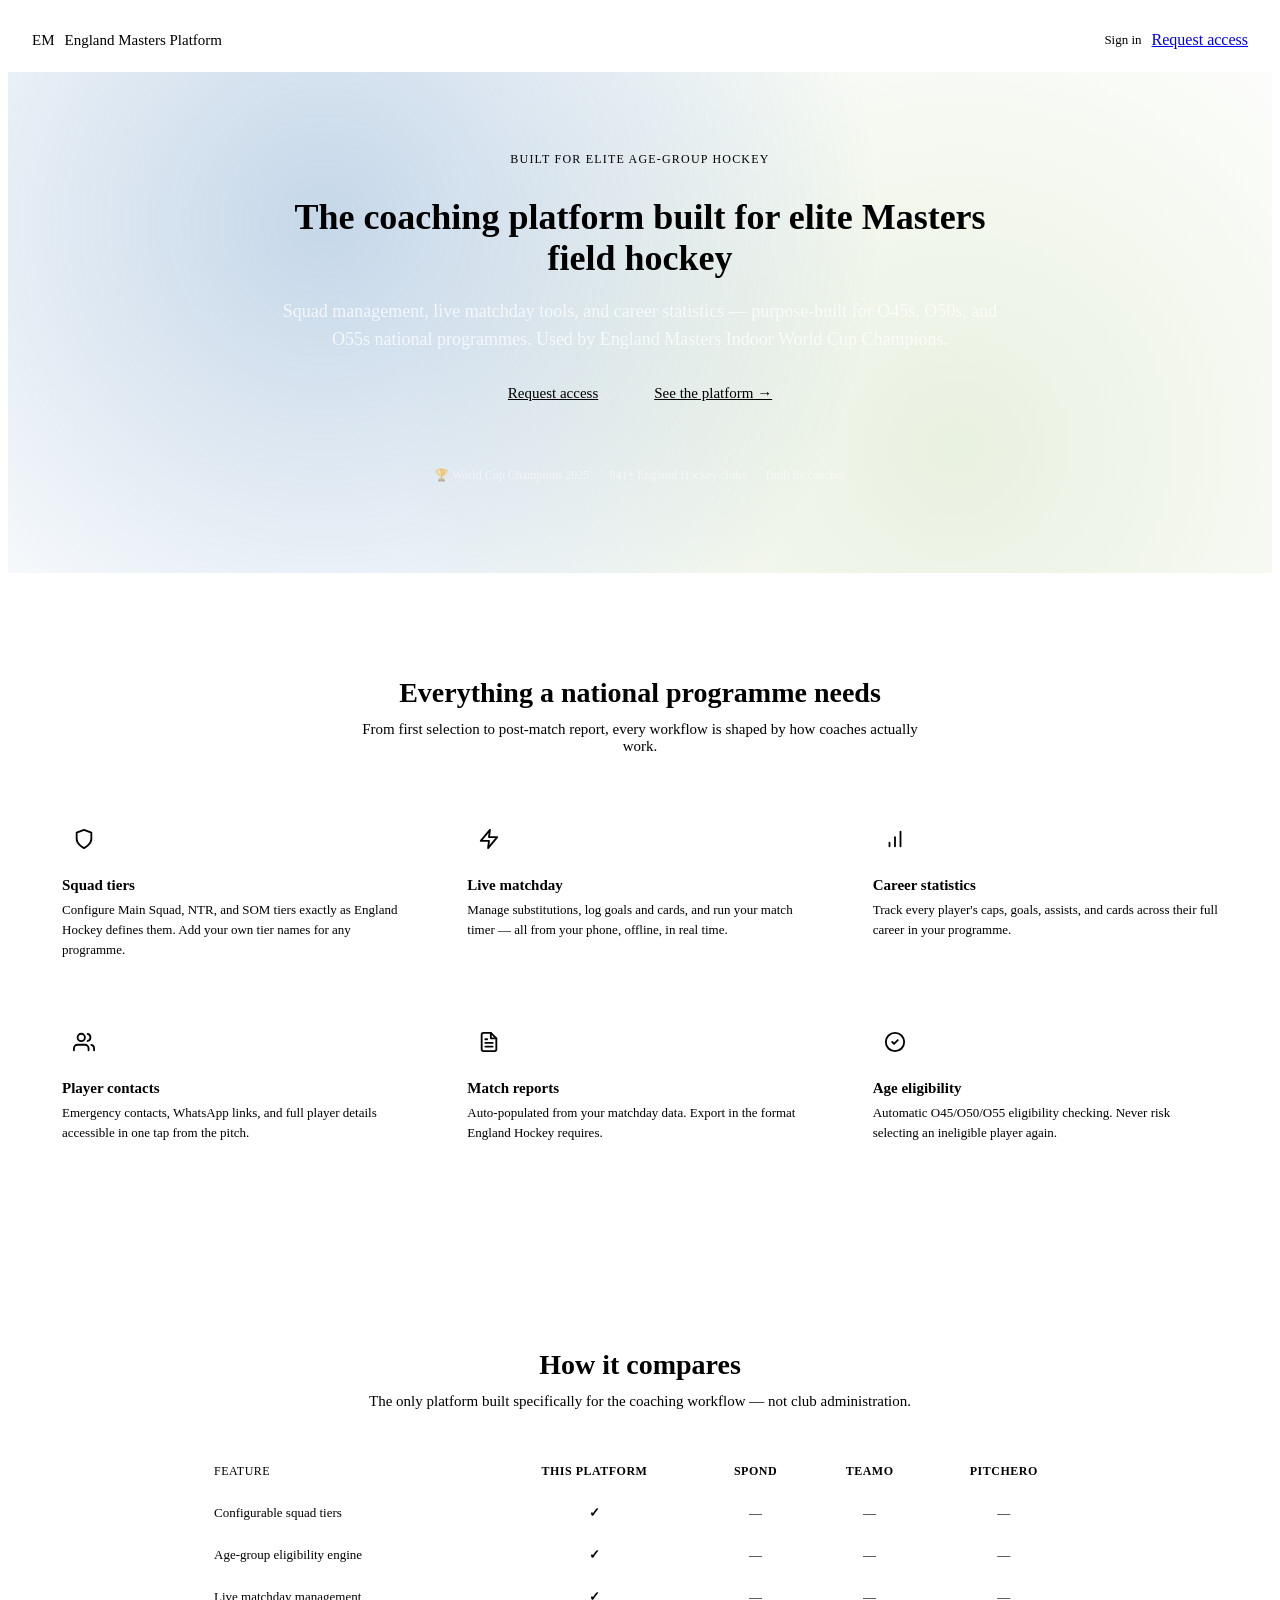
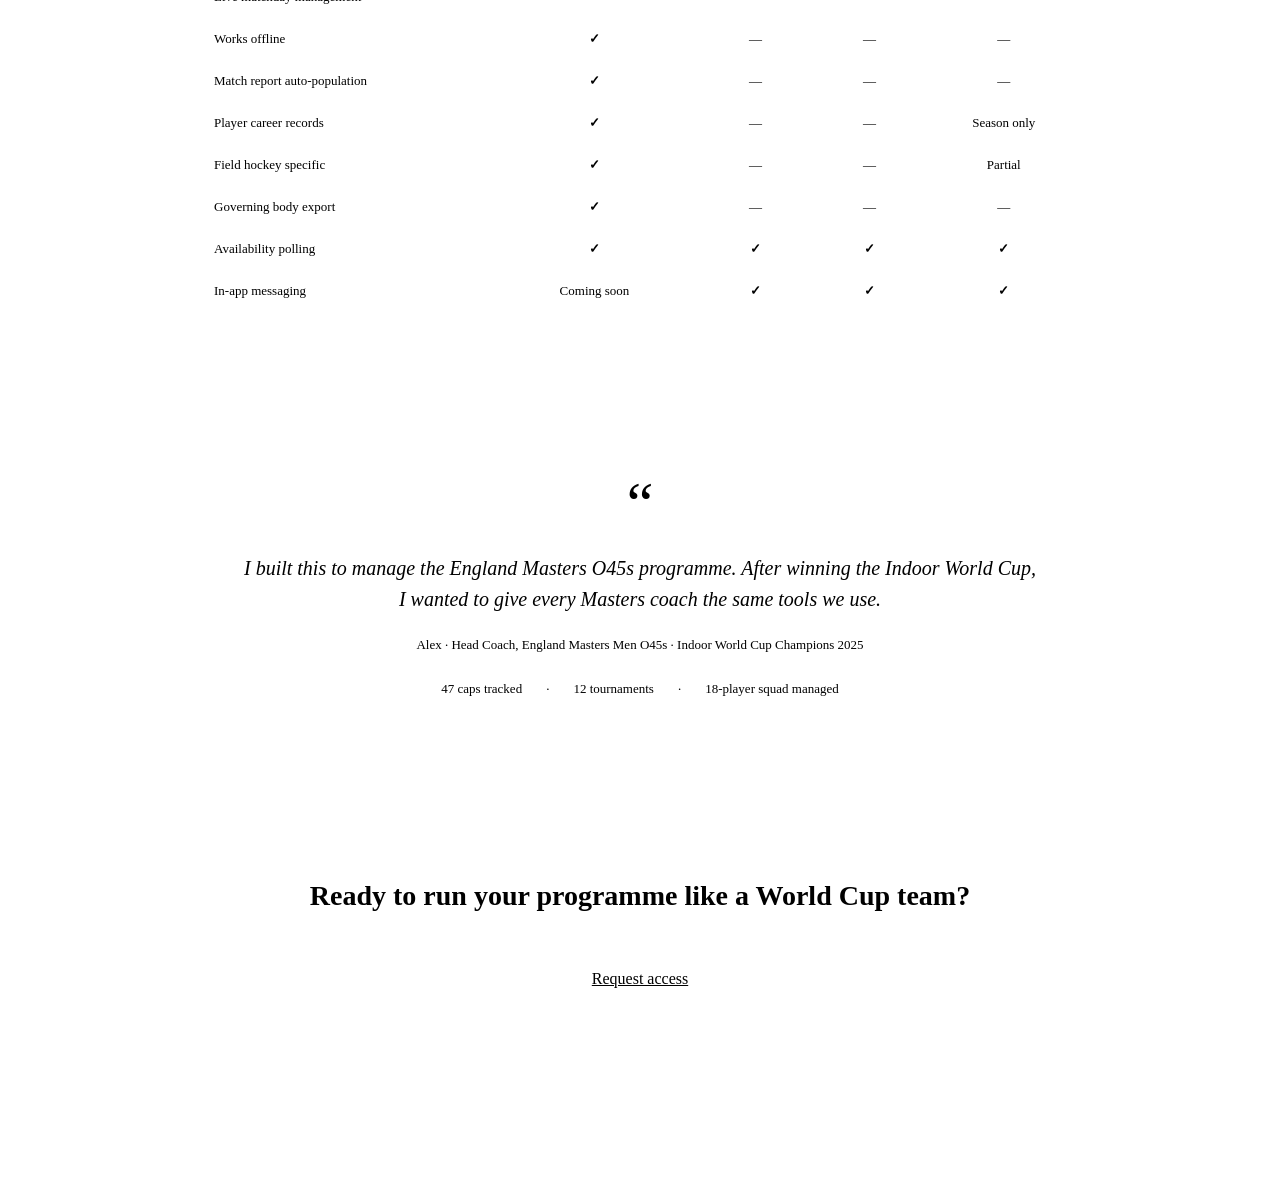
==== commit fc3da7b1: "Update index.html" ====
--- a/index.html
+++ b/index.html
@@ -1,4 +1,4 @@
-<!DOCTYPE html>
+<!DOCTYPE html> 
 <html lang="en">
 <head>
 <meta charset="UTF-8">
--- a/index.css
+++ b/index.css
@@ -0,0 +1,292 @@
+/* ============================================================
+   index.css — public marketing landing page
+   ============================================================ */
+
+body { background: var(--white); }
+
+/* Marketing nav */
+.marketing-nav {
+  position: sticky;
+  top: 0;
+  z-index: 100;
+  background: var(--white);
+  border-bottom: 0.5px solid var(--border);
+  height: 64px;
+  padding: 0 24px;
+  display: flex;
+  align-items: center;
+  justify-content: space-between;
+}
+.mn-brand {
+  display: flex;
+  align-items: center;
+  gap: 10px;
+  font-size: 15px;
+  font-weight: 500;
+  text-decoration: none;
+  color: var(--text-primary);
+}
+.mn-actions { display: flex; gap: 10px; align-items: center; }
+.mn-actions a.text-link {
+  font-size: 13px;
+  color: var(--text-secondary);
+  text-decoration: none;
+}
+
+/* HERO */
+.hero {
+  background: var(--navy);
+  color: var(--white);
+  padding: 80px 24px 90px;
+  text-align: center;
+  position: relative;
+  overflow: hidden;
+}
+.hero::before {
+  content: '';
+  position: absolute;
+  inset: 0;
+  background:
+    radial-gradient(circle at 25% 30%, rgba(24,95,165,0.25), transparent 55%),
+    radial-gradient(circle at 75% 75%, rgba(99,153,34,0.14), transparent 55%);
+  pointer-events: none;
+}
+.hero-inner {
+  position: relative;
+  z-index: 1;
+  max-width: 720px;
+  margin: 0 auto;
+}
+.hero-eyebrow {
+  font-size: 12px;
+  color: var(--green-light);
+  text-transform: uppercase;
+  letter-spacing: 1.2px;
+  margin-bottom: 16px;
+  font-weight: 500;
+}
+.hero h1 {
+  font-size: 36px;
+  font-family: var(--font-display);
+  color: var(--white);
+  line-height: 1.15;
+  margin-bottom: 16px;
+}
+.hero p.hero-sub {
+  font-size: 18px;
+  color: rgba(255,255,255,0.75);
+  line-height: 1.55;
+  margin-bottom: 32px;
+}
+.hero-ctas {
+  display: flex;
+  justify-content: center;
+  gap: 12px;
+  margin-bottom: 32px;
+  flex-wrap: wrap;
+}
+.hero .btn-light {
+  background: var(--white);
+  color: var(--navy);
+  border-color: var(--white);
+  min-height: 48px;
+  padding: 0 22px;
+  font-size: 15px;
+}
+.hero .btn-light:hover { background: rgba(255,255,255,0.92); border-color: rgba(255,255,255,0.92); }
+.hero .btn-outline {
+  background: transparent;
+  color: var(--white);
+  border-color: rgba(255,255,255,0.4);
+  min-height: 48px;
+  padding: 0 22px;
+  font-size: 15px;
+}
+.hero .btn-outline:hover { background: rgba(255,255,255,0.08); border-color: var(--white); }
+
+.hero-badges {
+  display: inline-flex;
+  gap: 20px;
+  flex-wrap: wrap;
+  justify-content: center;
+  font-size: 12px;
+  color: rgba(255,255,255,0.55);
+}
+.hero-badges span { white-space: nowrap; }
+
+/* Section wrapper */
+.section {
+  padding: 80px 24px;
+  max-width: 1200px;
+  margin: 0 auto;
+}
+.section h2 {
+  text-align: center;
+  font-size: 28px;
+  margin-bottom: 12px;
+}
+.section .subhead {
+  text-align: center;
+  color: var(--text-secondary);
+  font-size: 15px;
+  max-width: 560px;
+  margin: 0 auto 40px;
+}
+
+/* Feature grid */
+.feature-grid {
+  display: grid;
+  grid-template-columns: repeat(3, 1fr);
+  gap: 16px;
+}
+@media (max-width: 991px) { .feature-grid { grid-template-columns: repeat(2, 1fr); } }
+@media (max-width: 599px) { .feature-grid { grid-template-columns: 1fr; } }
+.feature-card {
+  background: var(--white);
+  border: 0.5px solid var(--border);
+  border-radius: var(--radius-lg);
+  padding: 22px;
+  box-shadow: var(--shadow-card);
+  transition: transform 0.2s, box-shadow 0.2s;
+}
+.feature-card:hover {
+  transform: translateY(-2px);
+  box-shadow: 0 8px 24px rgba(0,0,0,0.06);
+}
+.feature-icon {
+  width: 44px;
+  height: 44px;
+  border-radius: var(--radius-md);
+  background: var(--blue-light);
+  color: var(--blue);
+  display: flex;
+  align-items: center;
+  justify-content: center;
+  margin-bottom: 16px;
+}
+.feature-title { font-size: 15px; font-weight: 600; margin-bottom: 6px; font-family: var(--font-display); }
+.feature-desc { font-size: 13px; color: var(--text-secondary); line-height: 1.55; }
+
+/* Comparison */
+.comparison-wrap {
+  max-width: 880px;
+  margin: 0 auto;
+  background: var(--white);
+  border-radius: var(--radius-lg);
+  border: 0.5px solid var(--border);
+  overflow: hidden;
+  box-shadow: var(--shadow-card);
+}
+.comparison-table {
+  width: 100%;
+  font-size: 13px;
+}
+.comparison-table th,
+.comparison-table td {
+  padding: 12px;
+  text-align: center;
+  border-bottom: 0.5px solid var(--border);
+}
+.comparison-table th:first-child,
+.comparison-table td:first-child {
+  text-align: left;
+  font-weight: 500;
+}
+.comparison-table thead th {
+  font-size: 12px;
+  text-transform: uppercase;
+  letter-spacing: 0.5px;
+  color: var(--text-secondary);
+  background: var(--surface);
+}
+.comparison-table .our-col { background: var(--blue-light); }
+.comparison-table tbody tr:last-child td { border-bottom: none; }
+.comparison-table .yes { color: var(--green); font-weight: 600; }
+.comparison-table .no  { color: var(--text-tertiary); }
+
+/* Quote */
+.quote-section {
+  background: var(--surface);
+  padding: 80px 24px;
+}
+.quote-inner {
+  max-width: 800px;
+  margin: 0 auto;
+  text-align: center;
+}
+.quote-mark {
+  font-size: 60px;
+  color: var(--blue-light);
+  line-height: 1;
+  font-family: var(--font-display);
+  margin-bottom: 8px;
+}
+.quote-text {
+  font-family: var(--font-display);
+  font-size: 20px;
+  font-style: italic;
+  line-height: 1.55;
+  color: var(--text-primary);
+  margin-bottom: 22px;
+}
+.quote-attr {
+  font-size: 13px;
+  color: var(--text-secondary);
+  margin-bottom: 28px;
+}
+.quote-stats {
+  display: flex;
+  justify-content: center;
+  gap: 24px;
+  flex-wrap: wrap;
+  font-size: 13px;
+  color: var(--text-secondary);
+}
+.quote-stats span { font-weight: 500; color: var(--text-primary); }
+
+/* CTA footer */
+.cta-footer {
+  background: var(--navy);
+  color: var(--white);
+  padding: 80px 24px;
+  text-align: center;
+}
+.cta-footer h2 {
+  color: var(--white);
+  font-size: 28px;
+  margin-bottom: 12px;
+}
+.cta-footer p.cta-sub {
+  font-size: 15px;
+  color: rgba(255,255,255,0.65);
+  margin-bottom: 26px;
+}
+.cta-footer .btn-light {
+  background: var(--white);
+  color: var(--navy);
+  border: 1px solid var(--white);
+  min-height: 52px;
+  padding: 0 28px;
+  font-size: 16px;
+}
+.cta-fine {
+  font-size: 11px;
+  color: rgba(255,255,255,0.4);
+  margin-top: 18px;
+}
+.cta-legal {
+  font-size: 11px;
+  color: rgba(255,255,255,0.3);
+  padding-top: 22px;
+  margin-top: 40px;
+  border-top: 0.5px solid rgba(255,255,255,0.1);
+}
+
+@media (max-width: 599px) {
+  .hero { padding: 60px 20px; }
+  .hero h1 { font-size: 28px; }
+  .hero p.hero-sub { font-size: 16px; }
+  .section, .quote-section, .cta-footer { padding: 60px 20px; }
+  .comparison-table { font-size: 11px; }
+  .comparison-table th, .comparison-table td { padding: 8px 6px; }
+}
